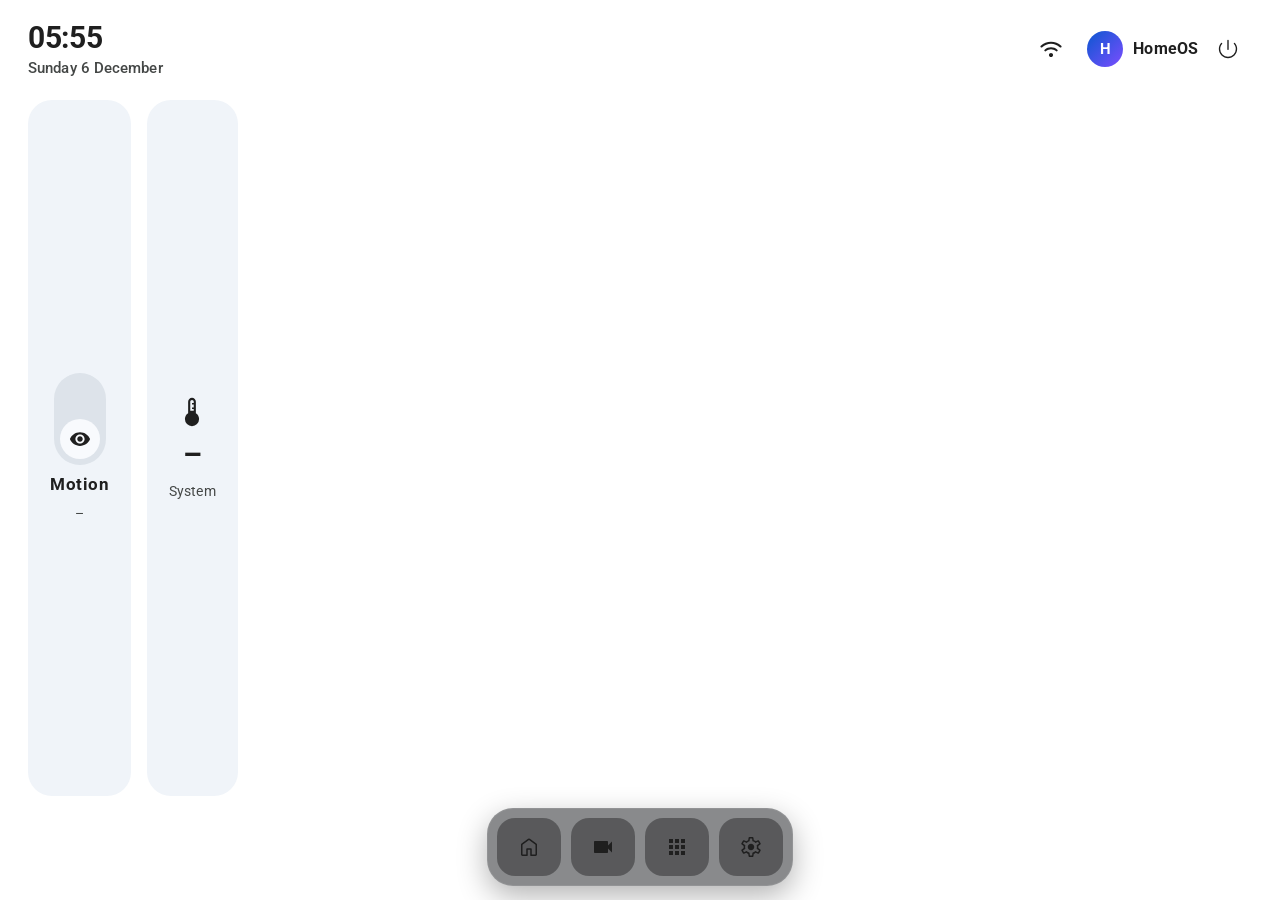
==== shell/ui/index.html @ e15bb49f "HomeOS 0.16.0 A touch-friendly home dashboard and shell for the Raspberry Pi: desktop on the Pi's sc" ====
<!doctype html>
<html lang="en" data-theme="__HOMEOS_THEME__">
<head>
<meta charset="utf-8">
<meta name="viewport" content="width=device-width, initial-scale=1, user-scalable=no">
<meta name="homeos-token" content="__HOMEOS_TOKEN__">
<meta name="homeos-mode" content="__HOMEOS_MODE__">
<title>HomeOS</title>
<link rel="icon" href="data:,">
<link rel="stylesheet" href="style.css">
</head>
<body>
<!-- Icons: Material Symbols (Rounded), Apache License 2.0 - see vendor/MATERIAL-SYMBOLS-LICENSE.txt -->
<svg width="0" height="0" style="position:absolute" aria-hidden="true">
  <symbol id="i-globe" viewBox="0 -960 960 960"><path d="M323-111.5Q250-143 196-197t-85-127.5Q80-398 80-482t31-156.5Q142-711 196-765t127-84.5Q396-880 480-880t157 30.5Q710-819 764-765t85 126.5Q880-566 880-482t-31 157.5Q818-251 764-197t-127 85.5Q564-80 480-80t-157-31.5ZM480-138q35-36 58.5-82.5T577-331H384q14 60 37.5 108t58.5 85Zm-85-12q-25-38-43-82t-30-99H172q38 71 88 111.5T395-150Zm171-1q72-23 129.5-69T788-331H639q-13 54-30.5 98T566-151ZM152-391h159q-3-27-3.5-48.5T307-482q0-25 1-44.5t4-43.5H152q-7 24-9.5 43t-2.5 45q0 26 2.5 46.5T152-391Zm221 0h215q4-31 5-50.5t1-40.5q0-20-1-38.5t-5-49.5H373q-4 31-5 49.5t-1 38.5q0 21 1 40.5t5 50.5Zm275 0h160q7-24 9.5-44.5T820-482q0-26-2.5-45t-9.5-43H649q3 35 4 53.5t1 34.5q0 22-1.5 41.5T648-391Zm-10-239h150q-33-69-90.5-115T565-810q25 37 42.5 80T638-630Zm-254 0h194q-11-53-37-102.5T480-820q-32 27-54 71t-42 119Zm-212 0h151q11-54 28-96.5t43-82.5q-75 19-131 64t-91 115Z"/></symbol>
  <symbol id="i-terminal" viewBox="0 -960 960 960"><path d="M140-160q-24 0-42-18t-18-42v-520q0-24 18-42t42-18h680q24 0 42 18t18 42v520q0 24-18 42t-42 18H140Zm0-60h680v-436H140v436Zm221-218-83-83q-9-9-8.5-21t9.5-21q9-9 21-9t21 9l104 104q9 9 9 21t-9 21L321-313q-9 9-21 9t-21-9q-9-9-9-21t9-21l82-83Zm159 150q-13 0-21.5-8.5T490-318q0-13 8.5-21.5T520-348h160q13 0 21.5 8.5T710-318q0 13-8.5 21.5T680-288H520Z"/></symbol>
  <symbol id="i-gear" viewBox="0 -960 960 960"><path d="M421-80q-14 0-25-9t-13-23l-15-94q-19-7-40-19t-37-25l-86 40q-14 6-28 1.5T155-226L97-330q-8-13-4.5-27t15.5-23l80-59q-2-9-2.5-20.5T185-480q0-9 .5-20.5T188-521l-80-59q-12-9-15.5-23t4.5-27l58-104q8-13 22-17.5t28 1.5l86 40q16-13 37-25t40-18l15-95q2-14 13-23t25-9h118q14 0 25 9t13 23l15 94q19 7 40.5 18.5T669-710l86-40q14-6 27.5-1.5T804-734l59 104q8 13 4.5 27.5T852-580l-80 57q2 10 2.5 21.5t.5 21.5q0 10-.5 21t-2.5 21l80 58q12 8 15.5 22.5T863-330l-58 104q-8 13-22 17.5t-28-1.5l-86-40q-16 13-36.5 25.5T592-206l-15 94q-2 14-13 23t-25 9H421Zm15-60h88l14-112q33-8 62.5-25t53.5-41l106 46 40-72-94-69q4-17 6.5-33.5T715-480q0-17-2-33.5t-7-33.5l94-69-40-72-106 46q-23-26-52-43.5T538-708l-14-112h-88l-14 112q-34 7-63.5 24T306-642l-106-46-40 72 94 69q-4 17-6.5 33.5T245-480q0 17 2.5 33.5T254-413l-94 69 40 72 106-46q24 24 53.5 41t62.5 25l14 112Zm44-210q54 0 92-38t38-92q0-54-38-92t-92-38q-54 0-92 38t-38 92q0 54 38 92t92 38Zm0-130Z"/></symbol>
  <symbol id="i-power" viewBox="0 -960 960 960"><path d="M480-80q-82 0-155-31.5t-127.5-86Q143-252 111.5-325T80-480q0-75 26-142t72-120q9-11 21-10.5t20 8.5q8 8 10.5 20t-8.5 24q-38 45-59.5 101T140-480q0 141 99.5 240.5T480-140q142 0 241-99.5T820-480q0-63-21-119t-59-101q-11-12-9-24t10-20q8-8 20-8.5t21 10.5q46 53 72 120t26 142q0 82-31.5 155T763-197.5q-54 54.5-127 86T480-80Zm-21.5-368.5Q450-457 450-470v-380q0-13 8.5-21.5T480-880q13 0 21.5 8.5T510-850v380q0 13-8.5 21.5T480-440q-13 0-21.5-8.5Z"/></symbol>
  <symbol id="i-wifi" viewBox="0 -960 960 960"><path d="M417-154q-27-27-27-63t27-63q27-27 63-27t63 27q27 27 27 63t-27 63q-27 27-63 27t-63-27Zm209-378.5Q694-505 757-451q14 12 15 30.5T759-388q-14 14-32 13t-33-13q-53-44-106.5-63T480-470q-54 0-107.5 19T266-388q-15 12-33 13t-32-13q-14-14-13-32.5t15-30.5q63-54 131-81.5T480-560q78 0 146 27.5Zm95.5-219Q835-703 926-622q14 13 15.5 31.5T929-558q-14 14-33.5 13.5T861-558q-83-70-178-111t-203-41q-108 0-203 41T99-558q-15 13-34 13.5T32-558q-14-14-13-32.5T34-622q91-81 204.5-129.5T480-800q128 0 241.5 48.5Z"/></symbol>
  <symbol id="i-temp" viewBox="0 -960 960 960"><path d="M338.5-138.5Q280-197 280-280q0-51 23-96t68-67v-328q0-45.42 32-77.21Q435-880 480-880t77 31.79q32 31.79 32 77.21v328q45 22 68 67t23 96q0 83-58.5 141.5T480-80q-83 0-141.5-58.5ZM431-515h98v-53h-49v-39h49v-87h-49v-38.5h49V-771q0-20.83-14.12-34.91-14.13-14.09-35-14.09Q459-820 445-805.91q-14 14.08-14 34.91v256Z"/></symbol>
  <symbol id="i-chip" viewBox="0 -960 960 960"><path d="M377-407v-145q0-12.75 8.63-21.38Q394.25-582 407-582h145q12.75 0 21.38 8.62Q582-564.75 582-552v145q0 12.75-8.62 21.37Q564.75-377 552-377H407q-12.75 0-21.37-8.63Q377-394.25 377-407Zm60-30h85v-85h-85v85Zm-77 287v-50H260q-24 0-42-18t-18-42v-100h-50q-12.75 0-21.37-8.68-8.63-8.67-8.63-21.5 0-12.82 8.63-21.32 8.62-8.5 21.37-8.5h50v-124h-50q-12.75 0-21.37-8.68-8.63-8.67-8.63-21.5 0-12.82 8.63-21.32 8.62-8.5 21.37-8.5h50v-100q0-24 18-42t42-18h100v-46q0-12.75 8.68-21.38 8.67-8.62 21.5-8.62 12.82 0 21.32 8.62 8.5 8.63 8.5 21.38v46h124v-46q0-12.75 8.68-21.38 8.67-8.62 21.5-8.62 12.82 0 21.32 8.62 8.5 8.63 8.5 21.38v46h100q24 0 42 18t18 42v100h46q12.75 0 21.38 8.68 8.62 8.67 8.62 21.5 0 12.82-8.62 21.32-8.63 8.5-21.38 8.5h-46v124h46q12.75 0 21.38 8.68 8.62 8.67 8.62 21.5 0 12.82-8.62 21.32-8.63 8.5-21.38 8.5h-46v100q0 24-18 42t-42 18H604v50q0 12.75-8.68 21.37-8.67 8.63-21.5 8.63-12.82 0-21.32-8.63-8.5-8.62-8.5-21.37v-50H420v50q0 12.75-8.68 21.37-8.67 8.63-21.5 8.63-12.82 0-21.32-8.63-8.5-8.62-8.5-21.37Zm344-110v-444H260v444h444ZM480-480Z"/></symbol>
  <symbol id="i-keyboard" viewBox="0 -960 960 960"><path d="M140-200q-24 0-42-18.5T80-260v-440q0-24 18-42t42-18h680q24 0 42 18t18 42v440q0 23-18 41.5T820-200H140Zm0-60h680v-440H140v440Zm190-65h300q12.75 0 21.38-8.68 8.62-8.67 8.62-21.5 0-12.82-8.62-21.32-8.63-8.5-21.38-8.5H330q-12.75 0-21.37 8.68-8.63 8.67-8.63 21.5 0 12.82 8.63 21.32 8.62 8.5 21.37 8.5Zm-190 65v-440 440Zm114.5-323.68q8.5-8.67 8.5-21.5 0-12.82-8.68-21.32-8.67-8.5-21.5-8.5-12.82 0-21.32 8.68-8.5 8.67-8.5 21.5 0 12.82 8.68 21.32 8.67 8.5 21.5 8.5 12.82 0 21.32-8.68Zm124 0q8.5-8.67 8.5-21.5 0-12.82-8.68-21.32-8.67-8.5-21.5-8.5-12.82 0-21.32 8.68-8.5 8.67-8.5 21.5 0 12.82 8.68 21.32 8.67 8.5 21.5 8.5 12.82 0 21.32-8.68Zm123 0q8.5-8.67 8.5-21.5 0-12.82-8.68-21.32-8.67-8.5-21.5-8.5-12.82 0-21.32 8.68-8.5 8.67-8.5 21.5 0 12.82 8.68 21.32 8.67 8.5 21.5 8.5 12.82 0 21.32-8.68Zm124 0q8.5-8.67 8.5-21.5 0-12.82-8.68-21.32-8.67-8.5-21.5-8.5-12.82 0-21.32 8.68-8.5 8.67-8.5 21.5 0 12.82 8.68 21.32 8.67 8.5 21.5 8.5 12.82 0 21.32-8.68Zm123 0q8.5-8.67 8.5-21.5 0-12.82-8.68-21.32-8.67-8.5-21.5-8.5-12.82 0-21.32 8.68-8.5 8.67-8.5 21.5 0 12.82 8.68 21.32 8.67 8.5 21.5 8.5 12.82 0 21.32-8.68Zm-494 125q8.5-8.67 8.5-21.5 0-12.82-8.68-21.32-8.67-8.5-21.5-8.5-12.82 0-21.32 8.68-8.5 8.67-8.5 21.5 0 12.82 8.68 21.32 8.67 8.5 21.5 8.5 12.82 0 21.32-8.68Zm124 0q8.5-8.67 8.5-21.5 0-12.82-8.68-21.32-8.67-8.5-21.5-8.5-12.82 0-21.32 8.68-8.5 8.67-8.5 21.5 0 12.82 8.68 21.32 8.67 8.5 21.5 8.5 12.82 0 21.32-8.68Zm123 0q8.5-8.67 8.5-21.5 0-12.82-8.68-21.32-8.67-8.5-21.5-8.5-12.82 0-21.32 8.68-8.5 8.67-8.5 21.5 0 12.82 8.68 21.32 8.67 8.5 21.5 8.5 12.82 0 21.32-8.68Zm124 0q8.5-8.67 8.5-21.5 0-12.82-8.68-21.32-8.67-8.5-21.5-8.5-12.82 0-21.32 8.68-8.5 8.67-8.5 21.5 0 12.82 8.68 21.32 8.67 8.5 21.5 8.5 12.82 0 21.32-8.68Zm123 0q8.5-8.67 8.5-21.5 0-12.82-8.68-21.32-8.67-8.5-21.5-8.5-12.82 0-21.32 8.68-8.5 8.67-8.5 21.5 0 12.82 8.68 21.32 8.67 8.5 21.5 8.5 12.82 0 21.32-8.68Z"/></symbol>
  <symbol id="i-plus" viewBox="0 -960 960 960"><path d="M450-450H230q-12.75 0-21.37-8.68-8.63-8.67-8.63-21.5 0-12.82 8.63-21.32 8.62-8.5 21.37-8.5h220v-220q0-12.75 8.68-21.38 8.67-8.62 21.5-8.62 12.82 0 21.32 8.62 8.5 8.63 8.5 21.38v220h220q12.75 0 21.38 8.68 8.62 8.67 8.62 21.5 0 12.82-8.62 21.32-8.63 8.5-21.38 8.5H510v220q0 12.75-8.68 21.37-8.67 8.63-21.5 8.63-12.82 0-21.32-8.63-8.5-8.62-8.5-21.37v-220Z"/></symbol>
  <symbol id="i-back" viewBox="0 -960 960 960"><path d="m274-450 227 227q9 9 9 21t-9 21q-9 9-21 9t-21-9L181-459q-5-5-7-10t-2-11q0-6 2-11t7-10l278-278q9-9 21-9t21 9q9 9 9 21t-9 21L274-510h496q13 0 21.5 8.5T800-480q0 13-8.5 21.5T770-450H274Z"/></symbol>
  <symbol id="i-close" viewBox="0 -960 960 960"><path d="M480-438 270-228q-9 9-21 9t-21-9q-9-9-9-21t9-21l210-210-210-210q-9-9-9-21t9-21q9-9 21-9t21 9l210 210 210-210q9-9 21-9t21 9q9 9 9 21t-9 21L522-480l210 210q9 9 9 21t-9 21q-9 9-21 9t-21-9L480-438Z"/></symbol>
  <symbol id="i-lock" viewBox="0 -960 960 960"><path d="M220-80q-24.75 0-42.37-17.63Q160-115.25 160-140v-434q0-24.75 17.63-42.38Q195.25-634 220-634h70v-96q0-78.85 55.61-134.42Q401.21-920 480.11-920q78.89 0 134.39 55.58Q670-808.85 670-730v96h70q24.75 0 42.38 17.62Q800-598.75 800-574v434q0 24.75-17.62 42.37Q764.75-80 740-80H220Zm0-60h520v-434H220v434Zm314.5-162.03Q557-324.06 557-355q0-30-22.67-54.5t-54.5-24.5q-31.83 0-54.33 24.5t-22.5 55q0 30.5 22.67 52.5t54.5 22q31.83 0 54.33-22.03ZM350-634h260v-96q0-54.17-37.88-92.08-37.88-37.92-92-37.92T388-822.08q-38 37.91-38 92.08v96ZM220-140v-434 434Z"/></symbol>
  <symbol id="i-arrow" viewBox="0 -960 960 960"><path d="M686-450H190q-13 0-21.5-8.5T160-480q0-13 8.5-21.5T190-510h496L459-737q-9-9-9-21t9-21q9-9 21-9t21 9l278 278q5 5 7 10t2 11q0 6-2 11t-7 10L501-181q-9 9-21 9t-21-9q-9-9-9-21t9-21l227-227Z"/></symbol>
  <symbol id="i-restart" viewBox="0 -960 960 960"><path d="M418-126q-111-21-184.5-109T160-439q0-71 30-134t85-107q8-6 19-5.5t19 8.5q10 10 9 23t-13 23q-42 35-65.5 85.5T220-439q0 94 58 163.5T425-186q11 2 18.5 11t7.5 20q0 14-10 22.5t-23 6.5Zm126 0q-13 2-23-6.5T511-155q0-11 7.5-20t18.5-11q90-20 147-89.5T741-439q0-109-75.5-184.5T481-699h-20l39 39q8 8 8 21t-8 21q-9 9-22 9t-21-9l-91-90q-5-5-7-10t-2-11q0-6 2-11t7-10l91-91q8-8 21-8t22 8q8 9 8 22t-8 21l-39 39h20q134 0 227 93.5T801-439q0 116-73 204T544-126Z"/></symbol>
  <symbol id="i-exit" viewBox="0 -960 960 960"><path d="M180-120q-24 0-42-18t-18-42v-600q0-24 18-42t42-18h269q12.75 0 21.38 8.68 8.62 8.67 8.62 21.5 0 12.82-8.62 21.32-8.63 8.5-21.38 8.5H180v600h269q12.75 0 21.38 8.68 8.62 8.67 8.62 21.5 0 12.82-8.62 21.32-8.63 8.5-21.38 8.5H180Zm545-330H390q-12.75 0-21.37-8.68-8.63-8.67-8.63-21.5 0-12.82 8.63-21.32 8.62-8.5 21.37-8.5h333l-81-81q-9-9-8.5-21t9.5-21q9-9 21.5-9t21.5 9l133 133q9 9 9 21t-9 21L687-326q-8.8 9-20.9 8.5-12.1-.5-21.49-9.5-8.61-9-8.61-21.5t9-21.5l80-80Z"/></symbol>
  <symbol id="i-home" viewBox="0 -960 960 960"><path d="M220-180h150v-220q0-12.75 8.63-21.38Q387.25-430 400-430h160q12.75 0 21.38 8.62Q590-412.75 590-400v220h150v-390L480-765 220-570v390Zm-60 0v-390q0-14.25 6.38-27 6.37-12.75 17.62-21l260-195q15.68-12 35.84-12Q500-825 516-813l260 195q11.25 8.25 17.63 21 6.37 12.75 6.37 27v390q0 24.75-17.62 42.37Q764.75-120 740-120H560q-12.75 0-21.37-8.63Q530-137.25 530-150v-220H430v220q0 12.75-8.62 21.37Q412.75-120 400-120H220q-24.75 0-42.37-17.63Q160-155.25 160-180Zm320-293Z"/></symbol>
  <symbol id="i-forward" viewBox="0 -960 960 960"><path d="M686-450H190q-13 0-21.5-8.5T160-480q0-13 8.5-21.5T190-510h496L459-737q-9-9-9-21t9-21q9-9 21-9t21 9l278 278q5 5 7 10t2 11q0 6-2 11t-7 10L501-181q-9 9-21 9t-21-9q-9-9-9-21t9-21l227-227Z"/></symbol>
  <symbol id="i-reload" viewBox="0 -960 960 960"><path d="M480-160q-133 0-226.5-93.5T160-480q0-133 93.5-226.5T480-800q85 0 149 34.5T740-671v-99q0-13 8.5-21.5T770-800q13 0 21.5 8.5T800-770v194q0 13-8.5 21.5T770-546H576q-13 0-21.5-8.5T546-576q0-13 8.5-21.5T576-606h138q-38-60-97-97t-137-37q-109 0-184.5 75.5T220-480q0 109 75.5 184.5T480-220q75 0 140-39.5T717-366q5-11 16.5-16.5t22.5-.5q12 5 16 16.5t-1 23.5q-39 84-117.5 133.5T480-160Z"/></symbol>
  <symbol id="i-search" viewBox="0 -960 960 960"><path d="M378-329q-108.16 0-183.08-75Q120-479 120-585t75-181q75-75 181.5-75t181 75Q632-691 632-584.85 632-542 618-502q-14 40-42 75l242 240q9 8.56 9 21.78T818-143q-9 9-22.22 9-13.22 0-21.78-9L533-384q-30 26-69.96 40.5Q423.08-329 378-329Zm-1-60q81.25 0 138.13-57.5Q572-504 572-585t-56.87-138.5Q458.25-781 377-781q-82.08 0-139.54 57.5Q180-666 180-585t57.46 138.5Q294.92-389 377-389Z"/></symbol>
  <symbol id="i-zoomin" viewBox="0 -960 960 960"><path d="M346-556h-52q-12.75 0-21.37-8.68-8.63-8.67-8.63-21.5 0-12.82 8.63-21.32 8.62-8.5 21.37-8.5h52v-51q0-12.75 8.68-21.38 8.67-8.62 21.5-8.62 12.82 0 21.32 8.62 8.5 8.63 8.5 21.38v51h51q12.75 0 21.38 8.68 8.62 8.67 8.62 21.5 0 12.82-8.62 21.32-8.63 8.5-21.38 8.5h-51v52q0 12.75-8.68 21.37-8.67 8.63-21.5 8.63-12.82 0-21.32-8.63-8.5-8.62-8.5-21.37v-52Zm32 227q-108.16 0-183.08-75Q120-479 120-585t75-181q75-75 181.5-75t181 75Q632-691 632-584.85 632-542 618-502q-14 40-42 75l242 240q9 8.56 9 21.78T818-143q-9 9-22.22 9-13.22 0-21.78-9L533-384q-30 26-69.96 40.5Q423.08-329 378-329Zm-1-60q81.25 0 138.13-57.5Q572-504 572-585t-56.87-138.5Q458.25-781 377-781q-82.08 0-139.54 57.5Q180-666 180-585t57.46 138.5Q294.92-389 377-389Z"/></symbol>
  <symbol id="i-zoomout" viewBox="0 -960 960 960"><path d="M305-556q-12.75 0-21.37-8.68-8.63-8.67-8.63-21.5 0-12.82 8.63-21.32 8.62-8.5 21.37-8.5h141q12.75 0 21.38 8.68 8.62 8.67 8.62 21.5 0 12.82-8.62 21.32-8.63 8.5-21.38 8.5H305Zm73 227q-108.16 0-183.08-75Q120-479 120-585t75-181q75-75 181.5-75t181 75Q632-691 632-584.85 632-542 618-502q-14 40-42 75l242 240q9 8.56 9 21.78T818-143q-9 9-22.22 9-13.22 0-21.78-9L533-384q-30 26-69.96 40.5Q423.08-329 378-329Zm-1-60q81.25 0 138.13-57.5Q572-504 572-585t-56.87-138.5Q458.25-781 377-781q-82.08 0-139.54 57.5Q180-666 180-585t57.46 138.5Q294.92-389 377-389Z"/></symbol>
  <symbol id="i-paste" viewBox="0 -960 960 960"><path d="M180-120q-26 0-43-17t-17-43v-600q0-26 17-43t43-17h202q7-35 34.5-57.5T480-920q36 0 63.5 22.5T578-840h202q26 0 43 17t17 43v600q0 26-17 43t-43 17H180Zm0-60h600v-600h-60v60q0 12.75-8.62 21.37Q702.75-690 690-690H270q-12.75 0-21.37-8.63Q240-707.25 240-720v-60h-60v600Zm328.5-611.5Q520-803 520-820t-11.5-28.5Q497-860 480-860t-28.5 11.5Q440-837 440-820t11.5 28.5Q463-780 480-780t28.5-11.5Z"/></symbol>
  <symbol id="i-radio" viewBox="0 0 24 24"><path d="M3.24 6.15C2.51 6.43 2 7.17 2 8v12c0 1.1.89 2 2 2h16c1.11 0 2-.9 2-2V8c0-1.11-.89-2-2-2H8.3l8.26-3.34L15.88 1 3.24 6.15zM7 20c-1.66 0-3-1.34-3-3s1.34-3 3-3 3 1.34 3 3-1.34 3-3 3zm13-8h-2v-2h-2v2H4V8h16v4z"/></symbol>
  <symbol id="i-camera" viewBox="0 0 24 24"><path d="M17 10.5V7c0-.55-.45-1-1-1H4c-.55 0-1 .45-1 1v10c0 .55.45 1 1 1h12c.55 0 1-.45 1-1v-3.5l4 4v-11l-4 4z"/></symbol>
  <symbol id="i-newtab" viewBox="0 0 24 24"><path d="M19 19H5V5h7V3H5a2 2 0 0 0-2 2v14a2 2 0 0 0 2 2h14a2 2 0 0 0 2-2v-7h-2v7zM14 3v2h3.59l-9.83 9.83 1.41 1.41L19 6.41V10h2V3h-7z"/></symbol>
  <symbol id="i-monitor" viewBox="0 0 24 24"><path d="M3.5 18.49l6-6.01 4 4L22 6.92l-1.41-1.41-7.09 7.97-4-4L2 16.99z"/></symbol>
  <symbol id="i-play" viewBox="0 0 24 24"><path d="M8 5v14l11-7z"/></symbol>
  <symbol id="i-pause" viewBox="0 0 24 24"><path d="M6 19h4V5H6v14zm8-14v14h4V5h-4z"/></symbol>
  <symbol id="i-display" viewBox="0 0 24 24"><path d="M20 15.31L23.31 12 20 8.69V4h-4.69L12 .69 8.69 4H4v4.69L.69 12 4 15.31V20h4.69L12 23.31 15.31 20H20v-4.69zM12 18V6c3.31 0 6 2.69 6 6s-2.69 6-6 6z"/></symbol>
  <symbol id="i-sound" viewBox="0 0 24 24"><path d="M3 9v6h4l5 5V4L7 9H3zm13.5 3c0-1.77-1.02-3.29-2.5-4.03v8.05c1.48-.73 2.5-2.25 2.5-4.02zM14 3.23v2.06c2.89.86 5 3.54 5 6.71s-2.11 5.85-5 6.71v2.06c4.01-.91 7-4.49 7-8.77s-2.99-7.86-7-8.77z"/></symbol>
  <symbol id="i-apps" viewBox="0 0 24 24"><path d="M4 8h4V4H4v4zm6 12h4v-4h-4v4zm-6 0h4v-4H4v4zm0-6h4v-4H4v4zm6 0h4v-4h-4v4zm6-10v4h4V4h-4zm-6 4h4V4h-4v4zm6 6h4v-4h-4v4zm0 6h4v-4h-4v4z"/></symbol>
  <symbol id="i-info" viewBox="0 0 24 24"><path d="M12 2C6.48 2 2 6.48 2 12s4.48 10 10 10 10-4.48 10-10S17.52 2 12 2zm1 15h-2v-6h2v6zm0-8h-2V7h2v2z"/></symbol>
  <symbol id="i-more" viewBox="0 0 24 24"><path d="M16.59 8.59L12 13.17 7.41 8.59 6 10l6 6 6-6z"/></symbol>
  <symbol id="i-bulb" viewBox="0 0 24 24"><path d="M9 21c0 .55.45 1 1 1h4c.55 0 1-.45 1-1v-1H9v1zm3-19C8.14 2 5 5.14 5 9c0 2.38 1.19 4.47 3 5.74V17c0 .55.45 1 1 1h6c.55 0 1-.45 1-1v-2.26c1.81-1.27 3-3.36 3-5.74 0-3.86-3.14-7-7-7z"/></symbol>
  <symbol id="i-photo" viewBox="0 0 24 24"><path d="M9 2L7.17 4H4c-1.1 0-2 .9-2 2v12c0 1.1.9 2 2 2h16c1.1 0 2-.9 2-2V6c0-1.1-.9-2-2-2h-3.17L15 2H9zm3 15c-2.76 0-5-2.24-5-5s2.24-5 5-5 5 2.24 5 5-2.24 5-5 5z"/><circle cx="12" cy="12" r="3.2"/></symbol>
  <symbol id="i-record" viewBox="0 0 24 24"><path d="M12 2a10 10 0 1 0 0 20 10 10 0 0 0 0-20zm0 18a8 8 0 1 1 0-16 8 8 0 0 1 0 16z"/><circle cx="12" cy="12" r="5"/></symbol>
  <symbol id="i-detect" viewBox="0 0 24 24"><path d="M3 5v4h2V5h4V3H5c-1.1 0-2 .9-2 2zm2 10H3v4c0 1.1.9 2 2 2h4v-2H5v-4zm14 4h-4v2h4c1.1 0 2-.9 2-2v-4h-2v4zm0-16h-4v2h4v4h2V5c0-1.1-.9-2-2-2z"/><circle cx="12" cy="9.5" r="2.2"/><path d="M8 16c0-2 2.7-3 4-3s4 1 4 3v.5H8V16z"/></symbol>
  <symbol id="i-full" viewBox="0 0 24 24"><path d="M7 14H5v5h5v-2H7v-3zm-2-4h2V7h3V5H5v5zm12 7h-3v2h5v-5h-2v3zM14 5v2h3v3h2V5h-5z"/></symbol>
  <symbol id="i-eye" viewBox="0 0 24 24"><path d="M12 4.5C7 4.5 2.73 7.61 1 12c1.73 4.39 6 7.5 11 7.5s9.27-3.11 11-7.5c-1.73-4.39-6-7.5-11-7.5zM12 17c-2.76 0-5-2.24-5-5s2.24-5 5-5 5 2.24 5 5-2.24 5-5 5zm0-8c-1.66 0-3 1.34-3 3s1.34 3 3 3 3-1.34 3-3-1.34-3-3-3z"/></symbol>
  <symbol id="i-bt" viewBox="0 0 24 24"><path d="M17.71 7.71L12 2h-1v7.59L6.41 5 5 6.41 10.59 12 5 17.59 6.41 19 11 14.41V22h1l5.71-5.71-4.3-4.29 4.3-4.29zM13 5.83l1.88 1.88L13 9.59V5.83zm1.88 10.46L13 18.17v-3.76l1.88 1.88z"/></symbol>
  <symbol id="i-battery" viewBox="0 0 24 24"><path d="M15.67 4H14V2h-4v2H8.33C7.6 4 7 4.6 7 5.33v15.33C7 21.4 7.6 22 8.33 22h7.33c.74 0 1.34-.6 1.34-1.33V5.33C17 4.6 16.4 4 15.67 4zM15 20H9V6h6v14z"/></symbol>
  <symbol id="i-folder" viewBox="0 0 24 24"><path d="M10 4H4c-1.1 0-1.99.9-1.99 2L2 18c0 1.1.9 2 2 2h16c1.1 0 2-.9 2-2V8c0-1.1-.9-2-2-2h-8l-2-2z"/></symbol>
  <symbol id="i-file" viewBox="0 0 24 24"><path d="M14 2H6c-1.1 0-1.99.9-1.99 2L4 20c0 1.1.89 2 1.99 2H18c1.1 0 2-.9 2-2V8l-6-6zm-1 7V3.5L18.5 9H13z"/></symbol>
  <symbol id="i-image" viewBox="0 0 24 24"><path d="M21 19V5c0-1.1-.9-2-2-2H5c-1.1 0-2 .9-2 2v14c0 1.1.9 2 2 2h14c1.1 0 2-.9 2-2zM8.5 13.5l2.5 3.01L14.5 12l4.5 6H5l3.5-4.5z"/></symbol>
  <symbol id="i-video" viewBox="0 0 24 24"><path d="M18 4l2 4h-3l-2-4h-2l2 4h-3l-2-4H8l2 4H7L5 4H4c-1.1 0-1.99.9-1.99 2L2 18c0 1.1.9 2 2 2h16c1.1 0 2-.9 2-2V4h-4z"/></symbol>
  <symbol id="i-audio" viewBox="0 0 24 24"><path d="M12 3v10.55c-.59-.34-1.27-.55-2-.55-2.21 0-4 1.79-4 4s1.79 4 4 4 4-1.79 4-4V7h4V3h-6z"/></symbol>
  <symbol id="i-text" viewBox="0 0 24 24"><path d="M14 2H6c-1.1 0-1.99.9-1.99 2L4 20c0 1.1.89 2 1.99 2H18c1.1 0 2-.9 2-2V8l-6-6zm2 16H8v-2h8v2zm0-4H8v-2h8v2zm-3-5V3.5L18.5 9H13z"/></symbol>
  <symbol id="i-archive" viewBox="0 0 24 24"><path d="M20.54 5.23l-1.39-1.68C18.88 3.21 18.47 3 18 3H6c-.47 0-.88.21-1.16.55L3.46 5.23C3.17 5.57 3 6.02 3 6.5V19c0 1.1.9 2 2 2h14c1.1 0 2-.9 2-2V6.5c0-.48-.17-.93-.46-1.27zM12 17.5L6.5 12H10v-2h4v2h3.5L12 17.5zM5.12 5l.81-1h12l.94 1H5.12z"/></symbol>
  <symbol id="i-upload" viewBox="0 0 24 24"><path d="M5 20h14v-2H5v2zm0-10h4v6h6v-6h4l-7-7-7 7z"/></symbol>
  <symbol id="i-newfolder" viewBox="0 0 24 24"><path d="M20 6h-8l-2-2H4c-1.11 0-1.99.89-1.99 2L2 18c0 1.11.89 2 2 2h16c1.11 0 2-.89 2-2V8c0-1.11-.89-2-2-2zm-1 8h-3v3h-2v-3h-3v-2h3V9h2v3h3v2z"/></symbol>
  <symbol id="i-eyeoff" viewBox="0 0 24 24"><path d="M12 7c2.76 0 5 2.24 5 5 0 .65-.13 1.26-.36 1.83l2.92 2.92c1.51-1.26 2.7-2.89 3.43-4.75-1.73-4.39-6-7.5-11-7.5-1.4 0-2.74.25-3.98.7l2.16 2.16C10.74 7.13 11.35 7 12 7zM2 4.27l2.28 2.28.46.46A11.8 11.8 0 0 0 1 12c1.73 4.39 6 7.5 11 7.5 1.55 0 3.03-.3 4.38-.84l.42.42L19.73 22 21 20.73 3.27 3 2 4.27zM7.53 9.8l1.55 1.55c-.05.21-.08.43-.08.65 0 1.66 1.34 3 3 3 .22 0 .44-.03.65-.08l1.55 1.55c-.67.33-1.41.53-2.2.53-2.76 0-5-2.24-5-5 0-.79.2-1.53.53-2.2z"/></symbol>
  <symbol id="i-printer" viewBox="0 0 24 24"><path d="M19 8H5c-1.66 0-3 1.34-3 3v6h4v4h12v-4h4v-6c0-1.66-1.34-3-3-3zm-3 11H8v-5h8v5zm3-7c-.55 0-1-.45-1-1s.45-1 1-1 1 .45 1 1-.45 1-1 1zm-1-9H6v4h12V3z"/></symbol>
  <symbol id="i-pause" viewBox="0 0 24 24"><path d="M6 19h4V5H6v14zm8-14v14h4V5h-4z"/></symbol>
  <symbol id="i-stop" viewBox="0 0 24 24"><path d="M6 6h12v12H6z"/></symbol>
  <symbol id="i-check" viewBox="0 -960 960 960"><path d="m378-332 363-363q9-9 21.5-9t21.5 9q9 9 9 21.5t-9 21.5L399-267q-9 9-21 9t-21-9L175-449q-9-9-8.5-21.5T176-492q9-9 21.5-9t21.5 9l159 160Z"/></symbol>
</svg>

<header class="status">
  <div class="when">
    <div class="clock" id="clock">00:00</div>
    <div class="date" id="date">&nbsp;</div>
  </div>
  <div class="chips">
    <span class="chip icon-only" id="chip-bt" hidden title="Bluetooth is on"><svg viewBox="0 0 24 24"><use href="#i-bt"/></svg></span>
    <span class="chip icon-only" id="chip-net" title="Network"><svg viewBox="0 0 24 24"><use href="#i-wifi"/></svg><span id="net" class="sr">–</span></span>
    <span class="chip" id="chip-battery" hidden><svg viewBox="0 0 24 24"><use href="#i-battery"/></svg><span id="battery">–</span></span>
    <span class="chip" id="chip-temp" hidden><svg viewBox="0 0 24 24"><use href="#i-temp"/></svg><span id="temp">–</span></span>
    <span class="chip" id="chip-mem" hidden><svg viewBox="0 0 24 24"><use href="#i-chip"/></svg><span id="mem">–</span></span>
    <button class="chip icon" id="btn-kbd" aria-label="On-screen keyboard" hidden><svg viewBox="0 0 24 24"><use href="#i-keyboard"/></svg></button>
    <span class="device" id="device"><span class="avatar" id="device-avatar">H</span><span class="device-name" id="device-name">HomeOS</span><span id="preview" class="pill" hidden>Preview</span><span id="remote" class="pill" hidden>Remote</span></span>
    <button class="chip icon" id="btn-power" aria-label="Power"><svg viewBox="0 0 24 24"><use href="#i-power"/></svg></button>
  </div>
</header>

<main id="home" class="dash">
  <div class="dash-grid" id="dash-grid">
    <button class="dcard d-cam" id="w-camera" hidden aria-label="Open the camera">
      <img id="w-camera-img" alt="">
      <span class="d-badge" id="d-cam-live">Camera</span>
      <span class="d-panel"><b id="w-camera-big">Live</b><span id="w-camera-text">Camera</span></span>
    </button>
    <article class="dcard d-weather" id="w-weather" hidden>
      <img class="d-orb" id="w-orb" src="orb.webp" alt="" decoding="async" hidden>
      <div class="w-head"><span class="w-big" id="w-weather-temp">–</span><span class="w-icon" id="w-weather-icon"></span></div>
      <div class="d-weather-foot">
        <div><p class="w-line" id="w-weather-text"></p><p class="w-sub" id="w-weather-sub"></p></div>
        <div class="w-days" id="w-weather-days"></div>
      </div>
    </article>
    <article class="dcard d-radio" id="w-radio" hidden>
      <div class="d-radio-top">
        <span class="d-cover"><svg viewBox="0 0 24 24" aria-hidden="true"><use href="#i-radio"/></svg></span>
        <div class="d-radio-text">
          <p class="w-line" id="w-radio-title">–</p>
          <p class="w-sub"><span id="w-radio-sub">Radio</span> <span class="eq" aria-hidden="true"><i></i><i></i><i></i><i></i></span></p>
        </div>
      </div>
      <div class="d-radio-bar"><b></b></div>
      <div class="d-radio-ctl">
        <button class="d-ctl" id="w-radio-open" aria-label="Open Radio"><svg viewBox="0 0 24 24"><use href="#i-apps"/></svg></button>
        <button class="d-play" id="w-radio-play" aria-label="Play">Play</button>
        <button class="d-ctl" id="w-radio-skip" aria-label="Next track"><svg viewBox="0 0 24 24"><path d="M6 18l8.5-6L6 6v12zM16 6v12h2V6h-2z"/></svg></button>
      </div>
    </article>
    <button class="dcard d-tile d-motion" id="d-motion" aria-pressed="false">
      <span class="d-glow"><span class="d-knob"><svg viewBox="0 0 24 24"><use href="#i-eye"/></svg></span></span>
      <b>Motion</b><span class="w-sub" id="d-motion-text">–</span>
    </button>
    <button class="dcard d-site" id="w-site" hidden aria-label="Open the featured site">
      <span class="d-site-mark" aria-hidden="true">H</span>
      <svg class="d-site-go" viewBox="0 0 24 24" aria-hidden="true"><use href="#i-newtab"/></svg>
      <span class="d-site-text"><b id="w-site-name">Featured site</b><span class="w-sub" id="w-site-host"></span></span>
    </button>
    <button class="dcard d-map" id="w-map" hidden aria-label="Open the map">
      <span class="d-map-tiles" id="w-map-tiles"></span>
      <span class="d-map-pin" aria-hidden="true"></span>
      <span class="d-map-msg" id="w-map-msg" hidden>Choose your town in Settings to see the map.</span>
      <span class="d-map-credit">© OpenStreetMap</span>
    </button>
    <button class="dcard d-update" id="w-update" hidden aria-label="Check for updates">
      <svg viewBox="0 0 24 24" aria-hidden="true"><use href="#i-restart"/></svg>
      <span class="d-update-text" id="w-update-text">Update</span>
      <i class="d-update-dot" id="w-update-dot" hidden></i>
    </button>
    <button class="dcard d-printer" id="w-printer" hidden aria-label="Open the printer">
      <span class="d-ring" id="w-printer-ring" style="--p: 0"><b id="w-printer-pct">–</b></span>
      <span class="d-printer-text">
        <span class="d-printer-state" id="w-printer-state">Printer</span>
        <b id="w-printer-file">Bambu Lab printer</b>
        <span class="w-sub" id="w-printer-sub">Tap to set it up</span>
        <span class="d-printer-temps" id="w-printer-temps" hidden>
          <span><i>Nozzle</i><b id="w-printer-noz">–</b></span>
          <span><i>Bed</i><b id="w-printer-bed">–</b></span>
        </span>
      </span>
    </button>
    <button class="dcard d-tile d-system" id="d-system">
      <svg viewBox="0 0 24 24" aria-hidden="true"><use href="#i-temp"/></svg>
      <b id="d-system-temp">–</b><span class="w-sub" id="d-system-text">System</span>
    </button>
  </div>
</main>

<!-- The dock: always at the bottom, like the buttons of a car's screen. -->
<nav class="dock" id="dock" aria-label="Main">
  <button class="dock-btn" data-dock="home" aria-label="Home"><svg viewBox="0 0 24 24"><use href="#i-home"/></svg></button>
  <button class="dock-btn" data-dock="camera" aria-label="Camera"><svg viewBox="0 0 24 24"><use href="#i-camera"/></svg></button>
  <button class="dock-btn" data-dock="apps" aria-label="Apps"><svg viewBox="0 0 24 24"><use href="#i-apps"/></svg></button>
  <button class="dock-btn" data-dock="settings" aria-label="Settings"><svg viewBox="0 0 24 24"><use href="#i-gear"/></svg></button>
</nav>

<!-- Menu (Apps in the dock): search, apps and sites. -->
<section class="panel" id="menu" hidden aria-label="Menu">
  <header class="panel-head">
    <button class="round" id="menu-back" aria-label="Back to the start screen"><svg viewBox="0 0 24 24"><use href="#i-back"/></svg></button>
    <h1>Apps</h1>
    <button id="done" class="chip solid" hidden>Done</button>
  </header>
  <div class="menu-body">
    <form class="search" id="search">
      <svg viewBox="0 0 24 24" aria-hidden="true"><use href="#i-search"/></svg>
      <input id="q" type="text" inputmode="url" enterkeyhint="go" autocomplete="off" autocapitalize="off" spellcheck="false" placeholder="Search or enter address" aria-label="Search or enter address">
      <button type="submit" aria-label="Go"><svg viewBox="0 0 24 24"><use href="#i-arrow"/></svg></button>
    </form>
    <section class="tiles" id="tiles" aria-label="Apps"></section>
    <p class="hint" id="hint">Press and hold a site to edit this list.</p>
  </div>
</section>

<!-- Built-in apps -->
<section class="panel" id="app-camera" hidden aria-label="Camera">
  <header class="panel-head">
    <button class="round" id="camera-back" aria-label="Back"><svg viewBox="0 0 24 24"><use href="#i-back"/></svg></button>
    <h1>Camera</h1>
  </header>
  <div class="cam-app" id="cam-app">
    <div class="cam-stage" id="cam-stage">
      <img id="cam-img" alt="Live picture from the camera">
      <span class="cam-chip" id="cam-chip" hidden></span>
      <button class="round cam-exit" id="cam-exit" aria-label="Leave full screen"><svg viewBox="0 0 24 24" aria-hidden="true"><use href="#i-close"/></svg></button>
      <div class="app-msg" id="cam-msg" hidden>
        <p id="cam-text"></p>
        <button class="btn" id="cam-retry">Try again</button>
      </div>
    </div>
    <div class="cam-side">
      <div class="cam-actions">
        <button class="cam-act" id="det-view" aria-pressed="false" hidden><svg viewBox="0 0 24 24" aria-hidden="true"><use href="#i-detect"/></svg><span>Boxes</span></button>
        <button class="cam-act" id="cam-full"><svg viewBox="0 0 24 24" aria-hidden="true"><use href="#i-full"/></svg><span>Full screen</span></button>
        <button class="cam-act" id="cam-light" data-cam="led" aria-pressed="false" hidden><svg viewBox="0 0 24 24" aria-hidden="true"><use href="#i-bulb"/></svg><span>Light</span></button>
        <button class="cam-act" id="det-power" aria-pressed="false"><svg viewBox="0 0 24 24" aria-hidden="true"><use href="#i-eye"/></svg><span>Motion</span></button>
        <a class="cam-act" id="cam-photo" download="camera.jpg" hidden><svg viewBox="0 0 24 24" aria-hidden="true"><use href="#i-photo"/></svg><span>Photo</span></a>
        <button class="cam-act" id="det-record" hidden><svg viewBox="0 0 24 24" aria-hidden="true"><use href="#i-record"/></svg><span>Record</span></button>
      </div>
      <div class="segmented" id="cam-tabs"></div>
      <div class="cam-pane" id="pane-events">
        <p class="sub" id="det-state">–</p>
        <ul class="list plain" id="det-events"></ul>
      </div>
      <div class="cam-pane" id="pane-clips" hidden>
        <ul class="list" id="det-clips"></ul>
      </div>
      <div class="cam-pane" id="pane-picture" hidden>
        <p class="sub" id="cam-controls-off" hidden>The camera's settings cannot be reached right now.</p>
        <div id="cam-controls" hidden>
          <div class="row">
            <button class="btn ghost toggle" data-cam="vflip" aria-pressed="false">Flip</button>
            <button class="btn ghost toggle" data-cam="hmirror" aria-pressed="false">Mirror</button>
          </div>
          <p class="label">Picture size</p>
          <div class="segmented" id="cam-size"></div>
      <label class="slider"><span>Brightness</span><input type="range" data-cam="brightness" min="-2" max="2" step="1" value="0"><output>0</output></label>
      <label class="slider"><span>Contrast</span><input type="range" data-cam="contrast" min="-2" max="2" step="1" value="0"><output>0</output></label>
      <label class="slider"><span>Frames / s</span><input type="range" data-cam="fps" min="1" max="30" step="1" value="15"><output>15</output></label>
        </div>
      </div>
    </div>
  </div>
</section>

<section class="panel" id="app-files" hidden aria-label="Files">
  <header class="panel-head">
    <button class="round" id="files-back" aria-label="Back"><svg viewBox="0 0 24 24"><use href="#i-back"/></svg></button>
    <h1 id="files-title">Files</h1>
    <span class="head-gap"></span>
    <button class="round" id="files-hidden" aria-pressed="false" aria-label="Show hidden files" title="Show hidden files"><svg viewBox="0 0 24 24"><use href="#i-eyeoff"/></svg></button>
    <button class="round" id="files-mkdir" aria-label="New folder" title="New folder"><svg viewBox="0 0 24 24"><use href="#i-newfolder"/></svg></button>
    <button class="round accent" id="files-upload" aria-label="Upload files" title="Upload files"><svg viewBox="0 0 24 24"><use href="#i-upload"/></svg></button>
    <input type="file" id="files-input" multiple hidden>
  </header>
  <nav class="crumbs" id="files-crumbs" aria-label="Folder path"></nav>
  <div class="files-body">
    <div class="files-progress" id="files-progress" hidden><span class="loader"></span><span id="files-progress-text"></span></div>
    <ul class="list files" id="files-list"></ul>
    <p class="sub files-empty" id="files-empty" hidden>This folder is empty.</p>
    <p class="sub files-foot" id="files-foot"></p>
  </div>
</section>

<section class="sheet" id="sheet-file" hidden aria-label="File">
  <h2 id="file-title">File</h2>
  <p class="sub" id="file-meta"></p>
  <div class="file-preview" id="file-preview"></div>
  <div class="row file-acts">
    <button class="btn ghost danger" id="file-delete">Delete</button>
    <a class="btn" id="file-download" download>Download</a>
    <button class="btn ghost" id="file-rename">Rename</button>
  </div>
  <button class="btn ghost wide" data-close>Close</button>
</section>

<section class="sheet" id="sheet-name" hidden aria-label="Name">
  <h2 id="name-title">Name</h2>
  <form id="name-form">
    <label class="field"><span>Name</span><input type="text" id="name-input" maxlength="255" autocomplete="off" autocapitalize="off" spellcheck="false" required></label>
    <div class="row end">
      <button class="btn ghost" type="button" data-close>Cancel</button>
      <button class="btn" type="submit" id="name-ok">Save</button>
    </div>
  </form>
</section>

<section class="panel" id="app-printer" hidden aria-label="Printer">
  <header class="panel-head">
    <button class="round" id="printer-back" aria-label="Back"><svg viewBox="0 0 24 24"><use href="#i-back"/></svg></button>
    <h1>Printer</h1>
  </header>
  <div class="app-body pr-body">
    <div class="pr-setup card" id="pr-setup" hidden>
      <h2>Connect your Bambu Lab printer</h2>
      <p class="sub">On the printer open Settings → WLAN (or LAN Only) and copy the IP and the Access Code.</p>
      <form class="pr-form" id="pr-form-app">
        <label class="field"><span>IP address</span><input type="text" name="host" inputmode="url" autocapitalize="off" spellcheck="false" placeholder="192.168.1.50" autocomplete="off"></label>
        <label class="field"><span>Access code</span><input type="text" name="code" autocomplete="off" autocapitalize="off" autocorrect="off" spellcheck="false" placeholder="8 letters and digits"></label>
        <label class="field"><span>Serial number <span class="muted">(optional, found by itself)</span></span><input type="text" name="serial" autocomplete="off" autocapitalize="characters"></label>
        <div class="row end"><button class="btn" type="submit">Connect</button></div>
      </form>
        <p class="pr-live" data-live="pr-form-app" hidden></p>
        <ul class="pr-steps" data-steps="pr-form-app" hidden></ul>
    </div>
    <div class="pr-main" id="pr-main" hidden>
      <div class="pr-left">
      <div class="pr-cam" id="pr-cam">
        <img id="pr-cam-img" alt="The printer's camera">
        <p class="pr-cam-msg" id="pr-cam-msg">Connecting to the printer's camera…</p>
        <span class="d-badge" id="pr-state-badge">–</span>
      </div>
      <article class="card pr-model" id="pr-model" hidden>
        <div class="pr-model-pic"><img id="pr-model-img" alt="The model being printed" hidden><span id="pr-model-msg">Loading the model…</span></div>
        <div class="pr-model-text">
          <p class="label">Model</p>
          <p class="pr-model-name" id="pr-model-name">–</p>
          <p class="sub" id="pr-model-sub"></p>
        </div>
      </article>
      </div>
      <div class="pr-side">
        <article class="card pr-job">
          <p class="label" id="pr-file-label">Print</p>
          <p class="pr-file" id="pr-file">–</p>
          <div class="pr-progress"><b id="pr-bar"></b></div>
          <div class="pr-nums"><span id="pr-pct">–</span><span id="pr-layer">–</span><span id="pr-left">–</span></div>
          <div class="row pr-ctl">
            <button class="btn" id="pr-pause">Pause</button>
            <button class="btn ghost danger" id="pr-stop">Stop</button>
            <button class="btn ghost toggle" id="pr-light" aria-pressed="false">Light</button>
          </div>
          <p class="label">Speed</p>
          <div class="segmented" id="pr-speed"></div>
          <p class="sub pr-note" id="pr-note"></p>
        </article>
        <article class="card pr-temps">
          <div><span class="label">Nozzle</span><b id="pr-nozzle">–</b><span class="sub" id="pr-nozzle-t"></span></div>
          <div><span class="label">Bed</span><b id="pr-bed">–</b><span class="sub" id="pr-bed-t"></span></div>
          <div><span class="label">Chamber</span><b id="pr-chamber">–</b><span class="sub">&nbsp;</span></div>
          <div><span class="label">Fan</span><b id="pr-fan">–</b><span class="sub">&nbsp;</span></div>
        </article>
      </div>
    </div>
  </div>
</section>

<section class="panel" id="app-monitor" hidden aria-label="Monitor">
  <header class="panel-head">
    <button class="round" id="monitor-back" aria-label="Back"><svg viewBox="0 0 24 24"><use href="#i-back"/></svg></button>
    <h1>Monitor</h1>
  </header>
  <div class="cards">
    <article class="card wide">
      <div class="mon-opts">
        <div><p class="label">Show the last</p><div class="segmented" id="mon-range"></div></div>
        <div><p class="label">Refresh every</p><div class="segmented" id="mon-rate"></div></div>
      </div>
    </article>
    <article class="card"><div class="mon-head"><h2>Memory</h2><span class="mon-now" id="mon-mem-now">–</span></div><p class="sub" id="mon-mem-sub">&nbsp;</p><svg class="chart" id="mon-mem" viewBox="0 0 600 200" role="img" aria-label="Memory use history"></svg></article>
    <article class="card"><div class="mon-head"><h2>Processor</h2><span class="mon-now" id="mon-cpu-now">–</span></div><p class="sub" id="mon-cpu-sub">&nbsp;</p><svg class="chart" id="mon-cpu" viewBox="0 0 600 200" role="img" aria-label="Processor load history"></svg></article>
    <article class="card">
      <div class="mon-head"><h2>Storage</h2><span class="mon-now" id="mon-disk-now">–</span></div>
      <div class="meter"><b id="mon-disk-bar"></b></div>
      <p class="sub" id="mon-disk-sub">&nbsp;</p>
      <h2 class="gap">Services</h2>
      <dl class="about" id="mon-services"></dl>
    </article>
    <article class="card"><div class="mon-head"><h2>Temperature</h2><span class="mon-now" id="mon-temp-now">–</span></div><p class="sub" id="mon-temp-sub">&nbsp;</p><svg class="chart" id="mon-temp" viewBox="0 0 600 200" role="img" aria-label="Temperature history"></svg></article>
  </div>
</section>

<section class="panel" id="app-radio" hidden aria-label="Radio">
  <header class="panel-head">
    <button class="round" id="radio-back" aria-label="Back"><svg viewBox="0 0 24 24"><use href="#i-back"/></svg></button>
    <h1>Radio</h1>
  </header>
  <div class="app-body">
    <article class="card radio-card">
      <p class="label">Now playing <span class="eq" aria-hidden="true"><i></i><i></i><i></i><i></i></span></p>
      <p class="radio-title" id="radio-title">–</p>
      <p class="sub" id="radio-sub">&nbsp;</p>
      <div class="row">
        <button class="btn" id="radio-play">Play</button>
        <button class="btn ghost" id="radio-skip">Next track</button>
      </div>
    </article>
    <audio id="radio-audio" preload="none"></audio>
  </div>
</section>

<!-- Built-in browser of the web version: pages open here, inside the home screen -->
<section class="panel" id="webview" hidden aria-label="Browser">
  <header class="panel-head wv-bar">
    <button class="round accent" id="wv-home" aria-label="Close the browser"><svg viewBox="0 0 24 24"><use href="#i-home"/></svg></button>
    <button class="round" id="wv-back" aria-label="Back"><svg viewBox="0 0 24 24"><use href="#i-back"/></svg></button>
    <button class="round wv-wide" id="wv-reload" aria-label="Reload"><svg viewBox="0 0 24 24"><use href="#i-reload"/></svg></button>
    <form id="wv-form"><input type="text" id="wv-url" inputmode="url" enterkeyhint="go" autocomplete="off" autocapitalize="off" spellcheck="false" placeholder="Search or enter address" aria-label="Search or enter address"></form>
    <button class="round" id="wv-kbd" aria-label="Keyboard" hidden><svg viewBox="0 0 24 24"><use href="#i-keyboard"/></svg></button>
    <button class="round wv-wide" id="wv-mode" aria-pressed="false" aria-label="Open with the Pi browser" title="Open with the Pi browser"><svg viewBox="0 0 24 24"><use href="#i-chip"/></svg></button>
    <a class="round wv-wide" id="wv-ext" target="_blank" rel="noopener noreferrer" aria-label="Open in a new tab"><svg viewBox="0 0 24 24"><use href="#i-newtab"/></svg></a>
  </header>
  <div class="gprog wv-prog" id="wv-prog"><b></b></div>
  <p class="wv-note" id="wv-note" hidden>Shown directly. If the page stays blank, tap the chip button above to open it with the Pi browser.</p>
  <iframe id="wv-frame" title="Page" referrerpolicy="no-referrer" allow="autoplay; fullscreen; picture-in-picture" allowfullscreen></iframe>
  <div class="rb" id="rb" hidden>
    <img id="rb-img" alt="The page, as the Pi browser shows it" draggable="false">
    <div class="rb-touch" id="rb-touch" tabindex="0" aria-label="Page"></div>
    <input id="rb-keys" type="text" autocomplete="off" autocapitalize="off" spellcheck="false" aria-label="Type into the page">
    <div class="app-msg rb-msg" id="rb-msg" hidden><p id="rb-text"></p><button class="btn" id="rb-retry">Try again</button></div>
  </div>
</section>

<!-- Settings -->
<section class="panel" id="settings" hidden aria-label="Settings">
  <header class="panel-head">
    <button class="round" id="settings-back" aria-label="Back"><svg viewBox="0 0 24 24"><use href="#i-back"/></svg></button>
    <h1>Settings</h1>
  </header>
  <div class="set-list" id="set-list">
    <details class="set-item set-hero" id="set-about">
      <summary><svg viewBox="0 0 24 24" aria-hidden="true"><use href="#i-info"/></svg><span class="set-title">About<small id="sum-about"></small></span><svg class="chev" viewBox="0 0 24 24" aria-hidden="true"><use href="#i-more"/></svg></summary>
      <div class="set-body">
      <dl class="about" id="about"></dl>
      </div>
    </details>
    <details class="set-item" id="set-apps">
      <summary><svg viewBox="0 0 24 24" aria-hidden="true"><use href="#i-apps"/></svg><span class="set-title">Apps<small id="sum-apps"></small></span><svg class="chev" viewBox="0 0 24 24" aria-hidden="true"><use href="#i-more"/></svg></summary>
      <div class="set-body">
      <form id="apps-form">
        <label class="field"><span>Camera stream address</span><input type="text" id="set-camera" inputmode="url" autocomplete="off" autocapitalize="off" spellcheck="false"></label>
        <label class="field"><span>Radio address</span><input type="text" id="set-radio" inputmode="url" autocomplete="off" autocapitalize="off" spellcheck="false"></label>
        <div class="row end"><button class="btn" type="submit">Save</button></div>
      </form>
      </div>
    </details>
    <div class="set-pair" id="set-connect">
    <details class="set-item" id="set-wifi">
      <summary><svg viewBox="0 0 24 24" aria-hidden="true"><use href="#i-wifi"/></svg><span class="set-title">Wi-Fi<small id="sum-wifi"></small></span><svg class="chev" viewBox="0 0 24 24" aria-hidden="true"><use href="#i-more"/></svg></summary>
      <div class="set-body">
      <div class="card-head"><p class="sub" id="wifi-state">–</p><button class="btn small" id="wifi-scan">Scan</button></div>
      <ul class="list" id="wifi-list"></ul>
      </div>
    </details>
    <details class="set-item" id="set-bluetooth">
      <summary><svg viewBox="0 0 24 24" aria-hidden="true"><use href="#i-bt"/></svg><span class="set-title">Bluetooth<small id="sum-bluetooth"></small></span><svg class="chev" viewBox="0 0 24 24" aria-hidden="true"><use href="#i-more"/></svg></summary>
      <div class="set-body">
        <p class="sub" id="bt-none" hidden>No Bluetooth adapter was found on this Pi.</p>
        <div id="bt-box">
          <label class="check-row"><input type="checkbox" id="bt-power">Bluetooth</label>
          <div class="card-head"><p class="sub" id="bt-state">–</p><button class="btn small" id="bt-scan">Scan</button></div>
          <ul class="list" id="bt-list"></ul>
          <p class="sub">To add headphones or a speaker, put them in pairing mode, press Scan, then tap their name.</p>
        </div>
      </div>
    </details>
    </div>
    <details class="set-item" id="set-display">
      <summary><svg viewBox="0 0 24 24" aria-hidden="true"><use href="#i-display"/></svg><span class="set-title">Display<small id="sum-display"></small></span><svg class="chev" viewBox="0 0 24 24" aria-hidden="true"><use href="#i-more"/></svg></summary>
      <div class="set-body">
      <p class="label">Theme</p>
      <div class="segmented" id="themes"></div>
      <p class="label">Background</p>
      <div class="swatches" id="backgrounds"></div>
      <label class="slider" id="row-brightness"><span>Brightness</span><input type="range" id="brightness" min="5" max="100" step="1"><output id="brightness-out">–</output></label>
      <p class="sub" id="no-brightness" hidden>No adjustable backlight was found on this screen.</p>
      </div>
    </details>
    <details class="set-item" id="set-home">
      <summary><svg viewBox="0 0 24 24" aria-hidden="true"><use href="#i-home"/></svg><span class="set-title">Home screen<small id="sum-home"></small></span><svg class="chev" viewBox="0 0 24 24" aria-hidden="true"><use href="#i-more"/></svg></summary>
      <div class="set-body">
      <p class="label">Widgets</p>
      <div id="set-widgets"></div>
      <p class="label">Town for the weather</p>
      <form class="inline" id="weather-form">
        <input type="text" id="set-town" autocomplete="off" spellcheck="false" placeholder="London">
        <button class="btn" type="submit">Save</button>
      </form>
      <div class="row">
        <button class="btn" id="edit-tiles">Edit tiles</button>
        <button class="btn ghost" id="reset-tiles">Restore default sites</button>
      </div>
      </div>
    </details>
    <details class="set-item" id="set-printer">
      <summary><svg viewBox="0 0 24 24" aria-hidden="true"><use href="#i-printer"/></svg><span class="set-title">Printer<small id="sum-printer"></small></span><svg class="chev" viewBox="0 0 24 24" aria-hidden="true"><use href="#i-more"/></svg></summary>
      <div class="set-body">
        <form class="pr-form" id="pr-form-set">
          <label class="field"><span>IP address</span><input type="text" name="host" inputmode="url" autocapitalize="off" spellcheck="false" placeholder="192.168.1.50" autocomplete="off"></label>
          <label class="field"><span>Access code</span><input type="text" name="code" autocomplete="off" autocapitalize="off" autocorrect="off" spellcheck="false" placeholder="8 letters and digits"></label>
          <label class="field"><span>Serial number <span class="muted">(optional)</span></span><input type="text" name="serial" autocomplete="off" autocapitalize="characters"></label>
          <div class="row end"><button class="btn" type="submit">Save</button></div>
        </form>
        <p class="pr-live" data-live="pr-form-set" hidden></p>
        <ul class="pr-steps" data-steps="pr-form-set" hidden></ul>
        <p class="sub">Bambu Lab A1, A1 mini, P1P or P1S on your network. To pause, stop or switch the light from here, turn on LAN Only and Developer Mode on the printer.</p>
      </div>
    </details>
    <details class="set-item" id="set-signin" hidden>
      <summary><svg viewBox="0 0 24 24" aria-hidden="true"><use href="#i-lock"/></svg><span class="set-title">Sign-in<small id="sum-signin"></small></span><svg class="chev" viewBox="0 0 24 24" aria-hidden="true"><use href="#i-more"/></svg></summary>
      <div class="set-body">
        <label class="check-row"><input type="checkbox" id="ask-password">Password</label>
        <p class="sub">When this is off, the start page opens HomeOS with one tap and anyone in your Tailscale network gets in, terminal included. Good for testing; switch it back on afterwards.</p>
      </div>
    </details>
    <details class="set-item" id="set-sound">
      <summary><svg viewBox="0 0 24 24" aria-hidden="true"><use href="#i-sound"/></svg><span class="set-title">Sound<small id="sum-sound"></small></span><svg class="chev" viewBox="0 0 24 24" aria-hidden="true"><use href="#i-more"/></svg></summary>
      <div class="set-body">
      <label class="slider" id="row-volume"><span>Volume</span><input type="range" id="volume" min="0" max="100" step="1"><output id="volume-out">–</output></label>
      <p class="sub" id="no-volume" hidden>No audio output is available.</p>
      </div>
    </details>
    <details class="set-item" id="set-updates">
      <summary><svg viewBox="0 0 24 24" aria-hidden="true"><use href="#i-restart"/></svg><span class="set-title">Updates<small id="sum-updates"></small></span><svg class="chev" viewBox="0 0 24 24" aria-hidden="true"><use href="#i-more"/></svg></summary>
      <div class="set-body">
      <p class="sub" id="update-text">Check whether a newer HomeOS is available.</p>
      <div class="row">
        <button class="btn small" id="update-check">Check for updates</button>
        <button class="btn" id="update-apply" hidden>Install update</button>
      </div>
      <pre class="update-log" id="update-log" hidden></pre>
      </div>
    </details>
  </div>
</section>

<!-- Sheets -->
<div class="backdrop" id="backdrop" hidden></div>

<section class="sheet" id="sheet-power" hidden aria-label="Power">
  <h2>Power</h2>
  <div class="actions">
    <button class="action" data-power="exit"><svg viewBox="0 0 24 24"><use href="#i-exit"/></svg>Exit to console</button>
    <button class="action" data-power="reboot"><svg viewBox="0 0 24 24"><use href="#i-restart"/></svg>Restart</button>
    <button class="action" data-power="poweroff"><svg viewBox="0 0 24 24"><use href="#i-power"/></svg>Shut down</button>
    <button class="action" data-power="signout" hidden><svg viewBox="0 0 24 24"><use href="#i-exit"/></svg>Sign out</button>
  </div>
  <button class="btn ghost wide" data-close>Cancel</button>
</section>

<section class="sheet dialog" id="sheet-confirm" hidden role="alertdialog" aria-label="Confirm">
  <h2 id="confirm-title">Are you sure?</h2>
  <p class="sub" id="confirm-text"></p>
  <div class="row end">
    <button class="btn ghost" data-close>Cancel</button>
    <button class="btn" id="confirm-ok">OK</button>
  </div>
</section>

<section class="sheet" id="sheet-clip" hidden aria-label="Recorded clip">
  <h2 id="clip-title">Clip</h2>
  <video id="clip-video" controls playsinline preload="metadata"></video>
  <button class="btn ghost wide" data-close>Close</button>
</section>

<section class="sheet" id="sheet-tile" hidden aria-label="Add site">
  <h2>Add a site</h2>
  <form id="tile-form">
    <label class="field"><span>Name</span><input type="text" id="tile-name" maxlength="40" autocomplete="off" required></label>
    <label class="field"><span>Address</span><input type="text" id="tile-url" inputmode="url" autocomplete="off" autocapitalize="off" spellcheck="false" placeholder="example.com" required></label>
    <div class="row end">
      <button class="btn ghost" type="button" data-close>Cancel</button>
      <button class="btn" type="submit">Add</button>
    </div>
  </form>
</section>

<section class="sheet" id="sheet-wifi" hidden aria-label="Connect to Wi-Fi">
  <h2 id="wifi-title">Connect</h2>
  <form id="wifi-form">
    <label class="field"><span>Password</span><input type="password" id="wifi-pass" maxlength="128" autocomplete="off" autocapitalize="off" spellcheck="false"></label>
    <label class="check"><input type="checkbox" id="wifi-show"> Show password</label>
    <p class="sub">Leave the password empty to use one saved earlier.</p>
    <div class="row end">
      <button class="btn ghost" type="button" data-close>Cancel</button>
      <button class="btn" type="submit" id="wifi-go">Connect</button>
    </div>
  </form>
</section>

<div class="toast" id="toast" role="status" hidden></div>

<script src="app.js"></script>
</body>
</html>
---- shell/ui/style.css ----
/* HomeOS interface - Material Design 3 in Google's blue and neutral palette,
   with a light and a dark theme (data-theme on the root element).
   Type is Roboto on the M3 type scale; shapes follow the M3 shape scale
   (4 / 8 / 12 / 16 / 28 / full). */

@font-face {
  font-family: "Roboto"; font-style: normal; font-weight: 100 900; font-display: swap;
  src: url("vendor/roboto-latin-wght-normal.woff2") format("woff2");
  unicode-range: U+0000-00FF, U+0131, U+0152-0153, U+02BB-02BC, U+02C6, U+02DA, U+02DC, U+0304, U+0308, U+0329, U+2000-206F, U+20AC, U+2122, U+2191, U+2193, U+2212, U+2215, U+FEFF, U+FFFD;
}
@font-face {
  font-family: "Roboto"; font-style: normal; font-weight: 100 900; font-display: swap;
  src: url("vendor/roboto-latin-ext-wght-normal.woff2") format("woff2");
  unicode-range: U+0100-02BA, U+02BD-02C5, U+02C7-02CC, U+02CE-02D7, U+02DD-02FF, U+1D00-1DBF, U+1E00-1E9F, U+1EF2-1EFF, U+2020, U+20A0-20AB, U+20AD-20C0, U+2113, U+2C60-2C7F, U+A720-A7FF;
}
@font-face {
  font-family: "Roboto"; font-style: normal; font-weight: 100 900; font-display: swap;
  src: url("vendor/roboto-cyrillic-wght-normal.woff2") format("woff2");
  unicode-range: U+0301, U+0400-045F, U+0490-0491, U+04B0-04B1, U+2116;
}

:root {
  /* Material 3 colour roles in Google's own blue and neutral palette (light) */
  color-scheme: light;
  --md-primary: #0b57d0;
  --md-on-primary: #ffffff;
  --md-primary-container: #d3e3fd;
  --md-on-primary-container: #041e49;
  --md-secondary-container: #c2e7ff;
  --md-on-secondary-container: #001d35;
  --md-tertiary: #146c2e;
  --md-tertiary-container: #c4eed0;
  --md-on-tertiary-container: #072711;
  --md-error: #b3261e;
  --md-error-container: #f9dedc;
  --md-on-error-container: #410e0b;
  --md-surface: #ffffff;
  --md-surface-container-lowest: #ffffff;
  --md-surface-container-low: #f8fafd;
  --md-surface-container: #f0f4f9;
  --md-surface-container-high: #e9eef6;
  --md-surface-container-highest: #dde3ea;
  --md-on-surface: #1f1f1f;
  --md-on-surface-variant: #444746;
  --md-outline: #747775;
  --md-outline-variant: #c4c7c5;
  --md-inverse-surface: #303030;
  --md-inverse-on-surface: #f2f2f2;
  --md-inverse-primary: #a8c7fa;
  --md-state: 31, 31, 31;             /* on-surface, for state layers */
  --md-success: #146c2e;
  --md-scrim: rgba(0, 0, 0, 0.32);
  /* the four accent colours, used for site avatars */
  --g0: #1a73e8; --g1: #d93025; --g2: #f9ab00; --g3: #188038; --g-on: #ffffff; --g2-on: #202124;

  /* shape scale */
  --r-xs: 4px; --r-sm: 8px; --r-md: 12px; --r-lg: 16px; --r-xl: 28px; --r-full: 999px;

  /* names used by other parts of the shell */
  --bg: var(--md-surface);
  --panel: var(--md-surface-container-low);
  --panel-2: var(--md-surface-container-high);
  --line: var(--md-outline-variant);
  --text: var(--md-on-surface);
  --muted: var(--md-on-surface-variant);
  --accent: var(--md-primary);
  --accent-soft: var(--md-primary);
  --leaf: var(--md-success);
  --warn: #b06000;
  --pad: clamp(16px, 2.5vw, 32px);
}
:root[data-theme="dark"] {
  color-scheme: dark;
  --md-primary: #a8c7fa;
  --md-on-primary: #062e6f;
  --md-primary-container: #0842a0;
  --md-on-primary-container: #d3e3fd;
  --md-secondary-container: #004a77;
  --md-on-secondary-container: #c2e7ff;
  --md-tertiary: #6dd58c;
  --md-tertiary-container: #0f5223;
  --md-on-tertiary-container: #c4eed0;
  --md-error: #f2b8b5;
  --md-error-container: #8c1d18;
  --md-on-error-container: #f9dedc;
  --md-surface: #131314;
  --md-surface-container-lowest: #0e0e0e;
  --md-surface-container-low: #1b1b1b;
  --md-surface-container: #1e1f20;
  --md-surface-container-high: #282a2c;
  --md-surface-container-highest: #333537;
  --md-on-surface: #e3e3e3;
  --md-on-surface-variant: #c4c7c5;
  --md-outline: #8e918f;
  --md-outline-variant: #444746;
  --md-inverse-surface: #e3e3e3;
  --md-inverse-on-surface: #303030;
  --md-inverse-primary: #0b57d0;
  --md-state: 227, 227, 227;
  --md-success: #6dd58c;
  --md-scrim: rgba(0, 0, 0, 0.6);
  --g0: #8ab4f8; --g1: #f28b82; --g2: #fdd663; --g3: #81c995; --g-on: #202124; --g2-on: #202124;
  --warn: #fdd663;
}

* { box-sizing: border-box; -webkit-tap-highlight-color: transparent; }
[hidden] { display: none !important; }

html, body { height: 100%; margin: 0; }
body {
  font-family: "Roboto", "Noto Sans", system-ui, sans-serif;
  font-size: 16px; line-height: 24px; letter-spacing: 0.5px;      /* body-large */
  color: var(--md-on-surface);
  background: var(--md-surface);
  display: flex;
  flex-direction: column;
  overflow: hidden;
  user-select: none;
  -webkit-user-select: none;
  touch-action: manipulation;
}
input { user-select: text; -webkit-user-select: text; font: inherit; letter-spacing: inherit; color: inherit; }
button { font: inherit; letter-spacing: inherit; color: inherit; border: 0; background: none; cursor: pointer; }
button:focus-visible, input:focus-visible, a:focus-visible { outline: 2px solid var(--md-primary); outline-offset: 2px; }
svg { width: 24px; height: 24px; flex: none; fill: currentColor; }
h1, h2, p { margin: 0; }

/* state layer: pressed and hovered surfaces get an on-surface overlay */
button:active, a.round:active { box-shadow: inset 0 0 0 999px rgba(var(--md-state), 0.10); }
@media (hover: hover) {
  button:hover, a.round:hover { box-shadow: inset 0 0 0 999px rgba(var(--md-state), 0.08); }
  button:active, a.round:active { box-shadow: inset 0 0 0 999px rgba(var(--md-state), 0.12); }
}

/* ---------- top app bar */
.status {
  display: flex; align-items: center; justify-content: space-between; gap: 12px;
  min-height: 64px; padding: 8px var(--pad);
}
.brand { display: flex; align-items: center; gap: 12px; font-size: 22px; line-height: 28px; letter-spacing: 0; }
.mark { width: 28px; height: 28px; color: var(--md-primary); }
.pill {
  font-size: 11px; line-height: 16px; font-weight: 500; letter-spacing: 0.5px;
  padding: 2px 8px; border-radius: var(--r-sm);
  background: var(--md-tertiary-container); color: var(--md-on-tertiary-container);
}
#remote { background: var(--md-primary-container); color: var(--md-on-primary-container); }
.chips { display: flex; align-items: center; gap: 8px; min-width: 0; }
/* assist chips */
.chip {
  display: inline-flex; align-items: center; gap: 8px; height: 32px; padding: 0 16px 0 8px;
  border-radius: var(--r-sm); border: 1px solid var(--md-outline-variant); color: var(--md-on-surface);
  font-size: 14px; line-height: 20px; font-weight: 500; letter-spacing: 0.1px;
  font-variant-numeric: tabular-nums; white-space: nowrap;
}
.chip svg { width: 18px; height: 18px; color: var(--md-primary); }
.chip span { overflow: hidden; text-overflow: ellipsis; max-width: 18ch; }
.chip.hot, .chip.hot svg { color: var(--md-error); }
.chip.hot { border-color: var(--md-error); }
/* standard icon buttons */
.chip.icon { width: 48px; height: 48px; padding: 0; justify-content: center; border: 0; border-radius: var(--r-full); }
.chip.icon svg { width: 24px; height: 24px; color: var(--md-on-surface-variant); }
/* filled button ("Done") */
.chip.solid {
  height: 40px; padding: 0 24px; border: 0; border-radius: var(--r-full);
  background: var(--md-primary); color: var(--md-on-primary);
}

/* ---------- home */
main { flex: 1; min-height: 0; overflow-y: auto; padding: 0 var(--pad) var(--pad); overscroll-behavior: contain; }
.hero {
  display: flex; align-items: flex-end; justify-content: space-between; flex-wrap: wrap;
  gap: 16px 40px; padding: clamp(0px, 2vh, 24px) 0 clamp(16px, 4vh, 32px);
}
.clock {
  font-size: clamp(57px, 17vh, 136px); line-height: 1; font-weight: 400;
  letter-spacing: -0.02em; font-variant-numeric: tabular-nums;
}
.date { margin-top: 8px; color: var(--md-on-surface-variant); font-size: clamp(16px, 2.6vh, 22px); line-height: 28px; letter-spacing: 0; }
/* search bar */
.search {
  flex: 1 1 320px; max-width: 720px; display: flex; align-items: center; gap: 16px;
  height: 56px; padding: 0 4px 0 16px; border-radius: var(--r-xl);
  background: var(--md-surface-container-high);
}
.search:focus-within { background: var(--md-surface-container-highest); }
.search > svg { color: var(--md-on-surface); }
.search input { flex: 1; min-width: 0; height: 100%; background: none; border: 0; outline: 0; }
.search input::placeholder { color: var(--md-on-surface-variant); }
.search button { width: 48px; height: 48px; border-radius: var(--r-full); display: grid; place-items: center; color: var(--md-primary); }

/* app tiles: cards */
.tiles { display: grid; grid-template-columns: repeat(auto-fill, minmax(136px, 1fr)); gap: 8px; }
.tile {
  position: relative; display: flex; flex-direction: column; align-items: flex-start; justify-content: space-between;
  min-height: 128px; padding: 16px; border-radius: var(--r-md); text-align: left;
  background: var(--md-surface-container-highest);                 /* filled card */
  transition: transform 0.1s cubic-bezier(0.2, 0, 0, 1);
}
.tile:active { transform: scale(0.98); }
.tile .glyph {
  width: 40px; height: 40px; border-radius: var(--r-full); display: grid; place-items: center;
  font-size: 16px; font-weight: 500; letter-spacing: 0.1px;
  color: var(--g-on); background: var(--g0);
}
.tile .glyph[data-c="1"] { background: var(--g1); }
.tile .glyph[data-c="2"] { background: var(--g2); color: var(--g2-on); }
.tile .glyph[data-c="3"] { background: var(--g3); }
.tile .name { width: 100%; font-size: 16px; line-height: 24px; font-weight: 500; letter-spacing: 0.15px; overflow: hidden; text-overflow: ellipsis; white-space: nowrap; }
.tile.sys { background: var(--md-secondary-container); color: var(--md-on-secondary-container); }
.tile.sys .glyph, .tile.sys .glyph[data-c] { width: 56px; height: 56px; border-radius: var(--r-lg); background: var(--md-primary); color: var(--md-on-primary); }
.tile.sys .glyph svg { width: 28px; height: 28px; }
.tile.add { background: none; border: 1px solid var(--md-outline-variant); color: var(--md-on-surface-variant); }   /* outlined card */
.tile.add .glyph, .tile.add .glyph[data-c] { background: var(--md-surface-container-high); color: var(--md-primary); }
.tile .remove {
  position: absolute; top: 8px; right: 8px; width: 40px; height: 40px; border-radius: var(--r-full);
  background: var(--md-error-container); color: var(--md-on-error-container); display: none; place-items: center;
}
.tile .remove svg { width: 20px; height: 20px; }
body.editing .tile.web .remove { display: grid; }
body.editing .tile.sys, body.editing .tile.add { opacity: 0.38; }
.hint { margin-top: 16px; color: var(--md-on-surface-variant); font-size: 12px; line-height: 16px; letter-spacing: 0.4px; }

/* ---------- settings */
.panel {
  position: fixed; inset: 0; z-index: 10; display: flex; flex-direction: column;
  background: var(--md-surface); animation: slide 0.25s cubic-bezier(0.05, 0.7, 0.1, 1);
}
@keyframes slide { from { transform: translateX(32px); opacity: 0; } }
.panel-head { display: flex; align-items: center; gap: 4px; min-height: 64px; padding: 8px calc(var(--pad) - 12px); }
.panel-head h1 { font-size: 22px; line-height: 28px; font-weight: 400; letter-spacing: 0; padding-left: 4px; }
.round { width: 48px; height: 48px; border-radius: var(--r-full); display: grid; place-items: center; color: var(--md-on-surface); flex: none; }
.cards {
  flex: 1; min-height: 0; overflow-y: auto; padding: 8px var(--pad) var(--pad);
  display: grid; grid-template-columns: repeat(auto-fit, minmax(320px, 1fr)); gap: 8px; align-content: start;
}
.card { background: var(--md-surface-container-low); border-radius: var(--r-md); padding: 16px; min-width: 0; }
.card h2 { font-size: 14px; line-height: 20px; font-weight: 500; letter-spacing: 0.1px; color: var(--md-primary); margin-bottom: 8px; }
.card h2.gap { margin-top: 24px; }
.card-head { display: flex; align-items: center; justify-content: space-between; min-height: 48px; }
.card-head h2 { margin: 0; }
.sub { color: var(--md-on-surface-variant); font-size: 14px; line-height: 20px; letter-spacing: 0.25px; margin: 4px 0 8px; }
.label { font-size: 12px; line-height: 16px; letter-spacing: 0.4px; color: var(--md-on-surface-variant); margin: 16px 0 8px; }
.muted { color: var(--md-on-surface-variant); opacity: 0.8; }

/* buttons: filled, tonal (.small), outlined (.ghost) */
.btn {
  min-height: 48px; padding: 0 24px; border-radius: var(--r-full); white-space: nowrap;
  background: var(--md-primary); color: var(--md-on-primary);
  font-size: 14px; line-height: 20px; font-weight: 500; letter-spacing: 0.1px;
}
.btn.small { min-height: 40px; background: var(--md-secondary-container); color: var(--md-on-secondary-container); }
.btn.ghost { background: none; color: var(--md-primary); border: 1px solid var(--md-outline); }
.btn.wide { width: 100%; }
.btn:disabled { background: rgba(var(--md-state), 0.12); color: rgba(var(--md-state), 0.38); border-color: transparent; }
.row { display: flex; flex-wrap: wrap; gap: 8px; }
.row.end { justify-content: flex-end; margin-top: 24px; }

/* lists */
.list { list-style: none; margin: 0 -16px; padding: 0; max-height: 300px; overflow-y: auto; }
.list li button {
  width: 100%; min-height: 56px; display: flex; align-items: center; gap: 16px; padding: 8px 24px 8px 16px; text-align: left;
}
.list li button > svg { color: var(--md-on-surface-variant); }
.list .ssid { flex: 1; min-width: 0; overflow: hidden; text-overflow: ellipsis; white-space: nowrap; }
.list .meta { color: var(--md-on-surface-variant); font-size: 12px; line-height: 16px; letter-spacing: 0.4px; display: flex; align-items: center; gap: 8px; }
.list .meta svg { width: 18px; height: 18px; }
.list li.active .ssid, .list li.active button > svg { color: var(--md-primary); }
.bars { display: inline-flex; align-items: flex-end; gap: 2px; height: 16px; }
.bars i { width: 4px; border-radius: 1px; background: var(--md-outline-variant); }
.bars i.on { background: var(--md-on-surface); }
.bars i:nth-child(1) { height: 5px; } .bars i:nth-child(2) { height: 8px; }
.bars i:nth-child(3) { height: 12px; } .bars i:nth-child(4) { height: 16px; }

/* sliders: thick track, bar handle */
.slider { display: grid; grid-template-columns: 96px 1fr 48px; align-items: center; gap: 12px; min-height: 56px; }
.slider output { text-align: right; color: var(--md-on-surface-variant); font-size: 14px; font-variant-numeric: tabular-nums; }
input[type=range] { -webkit-appearance: none; appearance: none; width: 100%; height: 48px; background: none; margin: 0; }
input[type=range]::-webkit-slider-runnable-track {
  height: 16px; border-radius: var(--r-sm);
  background: linear-gradient(to right, var(--md-primary) var(--fill, 50%), var(--md-secondary-container) var(--fill, 50%));
}
input[type=range]::-webkit-slider-thumb {
  -webkit-appearance: none; width: 4px; height: 44px; margin-top: -14px; border-radius: 2px;
  background: var(--md-primary); box-shadow: -6px 0 0 var(--md-surface-container-low), 6px 0 0 var(--md-surface-container-low);
}
input[type=range]::-moz-range-track { height: 16px; border-radius: var(--r-sm); background: var(--md-secondary-container); }
input[type=range]::-moz-range-progress { height: 16px; border-radius: var(--r-sm); background: var(--md-primary); }
input[type=range]::-moz-range-thumb { width: 4px; height: 44px; border: 0; border-radius: 2px; background: var(--md-primary); }

/* segmented buttons */
.segmented { display: flex; border: 1px solid var(--md-outline); border-radius: var(--r-full); overflow: hidden; }
.segmented button {
  flex: 1; min-height: 48px; padding: 0 12px; display: flex; align-items: center; justify-content: center; gap: 8px;
  font-size: 14px; line-height: 20px; font-weight: 500; letter-spacing: 0.1px; text-transform: capitalize;
}
.segmented button + button { border-left: 1px solid var(--md-outline); }
.segmented button.on { background: var(--md-secondary-container); color: var(--md-on-secondary-container); }
.segmented button.on::before {
  content: ""; width: 18px; height: 18px; background: currentColor;
  -webkit-mask: url("data:image/svg+xml,%3Csvg xmlns='http://www.w3.org/2000/svg' viewBox='0 -960 960 960'%3E%3Cpath d='M382-240 154-468l57-57 171 171 367-367 57 57-424 424Z'/%3E%3C/svg%3E") center / contain no-repeat;
  mask: url("data:image/svg+xml,%3Csvg xmlns='http://www.w3.org/2000/svg' viewBox='0 -960 960 960'%3E%3Cpath d='M382-240 154-468l57-57 171 171 367-367 57 57-424 424Z'/%3E%3C/svg%3E") center / contain no-repeat;
}

/* outlined text fields */
.inline { display: flex; gap: 8px; align-items: center; }
.inline input, .field input {
  flex: 1; min-width: 0; height: 56px; padding: 0 16px; border-radius: var(--r-xs);
  background: none; border: 1px solid var(--md-outline); outline: 0; caret-color: var(--md-primary);
}
.inline input:focus, .field input:focus { border-color: var(--md-primary); box-shadow: inset 0 0 0 1px var(--md-primary); }
.inline input::placeholder, .field input::placeholder { color: var(--md-on-surface-variant); }
.field { display: block; margin-top: 16px; }
.field span { display: block; font-size: 12px; line-height: 16px; letter-spacing: 0.4px; color: var(--md-on-surface-variant); margin-bottom: 4px; }
.field:focus-within span { color: var(--md-primary); }
.field input { width: 100%; }
.check { display: flex; align-items: center; gap: 16px; min-height: 48px; font-size: 14px; letter-spacing: 0.25px; }
.check input { width: 18px; height: 18px; margin: 0 3px; accent-color: var(--md-primary); }

.about { display: grid; grid-template-columns: auto 1fr; gap: 12px 16px; margin: 0; font-size: 14px; line-height: 20px; letter-spacing: 0.25px; }
.about dt { color: var(--md-on-surface-variant); }
.about dd { margin: 0; text-align: right; overflow-wrap: anywhere; font-variant-numeric: tabular-nums; }

/* ---------- scrim, bottom sheets, dialog, snackbar */
.backdrop { position: fixed; inset: 0; z-index: 20; background: var(--md-scrim); }
.sheet {
  position: fixed; z-index: 21; left: 50%; bottom: 0; transform: translateX(-50%);
  width: min(640px, 100%); max-height: 96%; overflow-y: auto; padding: 0 24px 24px;
  background: var(--md-surface-container-low); border-radius: var(--r-xl) var(--r-xl) 0 0;
  animation: rise 0.3s cubic-bezier(0.05, 0.7, 0.1, 1);
}
@keyframes rise { from { transform: translate(-50%, 40px); opacity: 0; } }
.sheet::before {                                                  /* drag handle */
  content: ""; display: block; width: 32px; height: 4px; border-radius: 2px;
  margin: 16px auto 20px; background: var(--md-on-surface-variant); opacity: 0.4;
}
.sheet h2 { font-size: 24px; line-height: 32px; font-weight: 400; letter-spacing: 0; overflow-wrap: anywhere; }
.actions { display: flex; flex-direction: column; margin: 8px -24px 8px; }
.action { min-height: 64px; padding: 0 24px; display: flex; align-items: center; gap: 16px; text-align: left; }
.action svg { color: var(--md-on-surface-variant); }
.sheet .btn.wide { width: auto; margin-left: auto; display: block; background: none; border: 0; color: var(--md-primary); padding: 0 12px; }

.sheet.dialog {
  bottom: auto; top: 50%; transform: translate(-50%, -50%);
  width: min(400px, calc(100% - 48px)); padding: 24px;
  background: var(--md-surface-container-high); border-radius: var(--r-xl);
  animation: pop 0.2s cubic-bezier(0.05, 0.7, 0.1, 1);
}
@keyframes pop { from { transform: translate(-50%, -50%) scale(0.92); opacity: 0; } }
.sheet.dialog::before { display: none; }
.sheet.dialog .sub { margin-top: 16px; }
.sheet.dialog .btn { min-height: 40px; padding: 0 12px; background: none; border: 0; color: var(--md-primary); }

.toast {
  position: fixed; z-index: 30; left: 50%; bottom: 24px; transform: translateX(-50%);
  width: max-content; max-width: min(560px, calc(100% - 32px)); min-height: 48px; padding: 14px 16px; border-radius: var(--r-xs);
  background: var(--md-inverse-surface); color: var(--md-inverse-on-surface);
  font-size: 14px; line-height: 20px; letter-spacing: 0.25px;
  box-shadow: 0 4px 8px 3px rgba(0, 0, 0, 0.15), 0 1px 3px rgba(0, 0, 0, 0.3);
}

/* ---------- web access: sign-in page, terminal page */
.login {
  flex: none; overflow: visible; margin: auto; width: min(400px, calc(100% - 32px)); padding: 24px;
  background: var(--md-surface-container-low); border-radius: var(--r-xl);
}
.login h1 { font-size: 24px; line-height: 32px; font-weight: 400; letter-spacing: 0; margin: 16px 0 4px; }
.login .btn { width: 100%; margin-top: 24px; }
.login .error { color: var(--md-error); min-height: 20px; margin-top: 12px; font-size: 14px; line-height: 20px; }
.login code {
  display: block; margin-top: 12px; padding: 12px 16px; border-radius: var(--r-sm); background: var(--md-surface-container-highest);
  font-size: 14px; letter-spacing: 0; user-select: text; -webkit-user-select: text; overflow-wrap: anywhere;
}
.tbar { display: flex; align-items: center; gap: 4px; min-height: 64px; padding: 8px; background: var(--md-surface-container); }
.tbar .round.accent { background: var(--md-secondary-container); color: var(--md-on-secondary-container); }
.tbar h1 { flex: 1; min-width: 0; font-size: 22px; line-height: 28px; font-weight: 400; letter-spacing: 0; padding: 0 12px; overflow: hidden; text-overflow: ellipsis; white-space: nowrap; }
.tbar .state { font-size: 12px; line-height: 16px; letter-spacing: 0.4px; color: var(--md-on-surface-variant); padding: 0 8px; white-space: nowrap; }
#term { flex: 1; min-height: 0; padding: 8px 4px 4px 12px; background: #131314; user-select: text; -webkit-user-select: text; letter-spacing: 0; }
#term .xterm { height: 100%; }
/* key bar: arrows, Ctrl, copy and paste for touch screens and phones */
.keys { flex: none; display: flex; flex-wrap: wrap; align-items: center; gap: 8px; padding: 8px; background: var(--md-surface-container); }
.keys button {
  flex: none; min-width: 48px; height: 48px; padding: 0 14px; border-radius: var(--r-sm);
  display: inline-flex; align-items: center; justify-content: center; gap: 8px;
  background: var(--md-surface-container-highest); color: var(--md-on-surface);
  font-size: 14px; line-height: 20px; font-weight: 500; letter-spacing: 0.1px;
}
.keys button svg { width: 20px; height: 20px; }
.keys button[aria-pressed="true"] { background: var(--md-primary); color: var(--md-on-primary); }
.keys .gap { flex: 1 0 0; }
.sheet textarea {
  display: block; width: 100%; height: 220px; max-height: 40vh; margin-top: 8px; padding: 12px; resize: none;
  border-radius: var(--r-xs); border: 1px solid var(--md-outline); outline: 0; background: none; color: inherit;
  font: 13px/1.4 "Roboto Mono", "DejaVu Sans Mono", Menlo, Consolas, monospace; letter-spacing: 0;
  user-select: text; -webkit-user-select: text;
}
.sheet textarea:focus { border-color: var(--md-primary); box-shadow: inset 0 0 0 1px var(--md-primary); }
.ended {
  position: absolute; left: 50%; bottom: 88px; transform: translateX(-50%); display: flex; gap: 8px; align-items: center;
  padding: 4px 4px 4px 16px; border-radius: var(--r-xs); background: var(--md-inverse-surface); color: var(--md-inverse-on-surface);
  font-size: 14px; letter-spacing: 0.25px; box-shadow: 0 4px 8px 3px rgba(0, 0, 0, 0.15), 0 1px 3px rgba(0, 0, 0, 0.3);
}
.ended .btn { min-height: 40px; padding: 0 12px; background: none; color: var(--md-inverse-primary); }

/* ---------- small screens (e.g. 800x480 touch display) */
@media (max-height: 540px) {
  .status { min-height: 56px; padding-top: 4px; padding-bottom: 4px; }
  .hero { padding: 0 0 12px; align-items: center; }
  .clock { font-size: 57px; }
  .date { margin-top: 0; font-size: 16px; line-height: 24px; }
  .tile { min-height: 104px; padding: 12px; }
  .tile.sys .glyph { width: 48px; height: 48px; }
  .tile.sys .glyph svg { width: 24px; height: 24px; }
  .hint { display: none; }
}
@media (max-width: 620px) {
  #chip-mem, #chip-temp { display: none; }
  .slider { grid-template-columns: 84px 1fr 40px; }
}
@media (prefers-reduced-motion: reduce) {
  * { animation: none !important; transition: none !important; }
}

/* ---------- built-in browser (web version) */
.wv-bar { gap: 4px; background: var(--md-surface-container); padding: 8px; }
.wv-bar .round.accent { background: var(--md-secondary-container); color: var(--md-on-secondary-container); }
#wv-form { flex: 1; min-width: 0; display: flex; }
#wv-url {
  flex: 1; min-width: 0; height: 48px; padding: 0 20px; border: 0; outline: 0; border-radius: var(--r-full);
  background: var(--md-surface-container-high); caret-color: var(--md-primary);
}
#wv-url:focus { box-shadow: inset 0 0 0 2px var(--md-primary); }
.wv-note {
  padding: 8px 16px; font-size: 12px; line-height: 16px; letter-spacing: 0.4px;
  background: var(--md-surface-container-low); color: var(--md-on-surface-variant);
}
#wv-frame { flex: 1; min-height: 0; width: 100%; border: 0; background: #fff; }

/* ---------- built-in apps: camera, radio */
.app-body { flex: 1; min-height: 0; overflow-y: auto; padding: 8px var(--pad) var(--pad); display: flex; flex-direction: column; align-items: center; gap: 16px; }
#cam-img { max-width: 100%; max-height: 100%; min-height: 0; object-fit: contain; border-radius: var(--r-md); background: #000; }
.app-msg { max-width: 480px; margin: auto; text-align: center; color: var(--md-on-surface-variant); display: flex; flex-direction: column; align-items: center; gap: 16px; overflow-wrap: anywhere; }
.radio-card { width: min(480px, 100%); margin: auto; padding: 24px; }
.radio-card .label { margin-top: 0; }
.radio-title { font-size: 24px; line-height: 32px; letter-spacing: 0; overflow-wrap: anywhere; }
.radio-card .row { margin-top: 16px; }

/* ---------- camera controls */
.app-body #cam-img { max-height: 62%; }
.cam-controls { width: min(560px, 100%); flex: none; }
.cam-controls .row { align-items: center; }
.btn.toggle[aria-pressed="true"] { background: var(--md-secondary-container); color: var(--md-on-secondary-container); border-color: transparent; }
a.btn { display: inline-flex; align-items: center; text-decoration: none; }
.cam-controls .segmented button { text-transform: none; }

/* ---------- home screen backgrounds (Settings > Display) */
.swatches { display: flex; flex-wrap: wrap; gap: 12px; }
.swatch {
  width: 56px; height: 56px; border-radius: var(--r-md); background: var(--md-surface);
  border: 1px solid var(--md-outline-variant); position: relative;
}
.swatch.on { outline: 3px solid var(--md-primary); outline-offset: 2px; }
:root { --bg-aurora: linear-gradient(135deg, #d3e3fd, #e8def8 50%, #c4eed0);
        --bg-sunset: linear-gradient(160deg, #ffe0b2, #ffccbc 45%, #f8bbd0);
        --bg-ocean: linear-gradient(180deg, #c2e7ff, #d3e3fd 55%, #dff6f8);
        --bg-forest: linear-gradient(160deg, #e3f1cf, #c4eed0 55%, #e6f4ea); }
:root[data-theme="dark"] {
        --bg-aurora: linear-gradient(135deg, #0b1d3a, #2a1a4a 50%, #0f3323);
        --bg-sunset: linear-gradient(160deg, #3b1d0f, #4a1a2a 50%, #2a1238);
        --bg-ocean: linear-gradient(180deg, #041e33, #062e4f 55%, #0a3a4a);
        --bg-forest: linear-gradient(160deg, #0f2414, #12331d 55%, #1b2a12); }
.swatch[data-bg="aurora"], :root[data-bg="aurora"] body { background: var(--bg-aurora); }
.swatch[data-bg="sunset"], :root[data-bg="sunset"] body { background: var(--bg-sunset); }
.swatch[data-bg="ocean"],  :root[data-bg="ocean"] body  { background: var(--bg-ocean); }
.swatch[data-bg="forest"], :root[data-bg="forest"] body { background: var(--bg-forest); }

/* ---------- widgets on the home screen */
.widgets { display: grid; grid-template-columns: repeat(auto-fill, minmax(220px, 1fr)); gap: 8px; margin-bottom: 8px; }
.widgets:not(:has(.widget:not([hidden]))) { display: none; }
.widget {
  min-height: 128px; padding: 16px; border-radius: var(--r-md); text-align: left; min-width: 0;
  background: var(--md-surface-container-low); display: flex; flex-direction: column; gap: 4px;
}
.w-head { display: flex; align-items: center; gap: 12px; }
.w-icon svg { width: 40px; height: 40px; color: var(--md-primary); }
.w-big { font-size: 36px; line-height: 44px; letter-spacing: 0; font-variant-numeric: tabular-nums; }
.w-label { font-size: 12px; line-height: 16px; letter-spacing: 0.4px; color: var(--md-on-surface-variant); }
.w-line { font-size: 16px; line-height: 24px; font-weight: 500; letter-spacing: 0.15px; overflow: hidden; text-overflow: ellipsis; white-space: nowrap; }
.w-sub { font-size: 12px; line-height: 16px; letter-spacing: 0.4px; color: var(--md-on-surface-variant); }
.w-days { display: flex; gap: 16px; margin-top: auto; padding-top: 8px; font-size: 12px; line-height: 16px; letter-spacing: 0.4px; color: var(--md-on-surface-variant); font-variant-numeric: tabular-nums; }
.w-days b { display: block; font-weight: 500; color: var(--md-on-surface); }
#w-radio .btn { margin-top: auto; align-self: flex-start; }
.w-cam { position: relative; padding: 0; overflow: hidden; background: #000; }
.w-cam img { position: absolute; inset: 0; width: 100%; height: 100%; object-fit: cover; }
.w-cam-text {
  position: absolute; left: 0; right: 0; bottom: 0; padding: 24px 16px 12px; color: #fff;
  font-size: 14px; line-height: 20px; letter-spacing: 0.25px; background: linear-gradient(transparent, rgba(0, 0, 0, 0.72));
  overflow: hidden; text-overflow: ellipsis; white-space: nowrap;
}

/* ---------- monitor */
.card.wide { grid-column: 1 / -1; }
.mon-head { display: flex; align-items: baseline; justify-content: space-between; gap: 12px; }
.mon-head h2 { margin: 0; }
.mon-now { font-size: 24px; line-height: 32px; letter-spacing: 0; font-variant-numeric: tabular-nums; }
.chart { display: block; width: 100%; height: auto; margin-top: 4px; }
.chart .grid { stroke: var(--md-outline-variant); stroke-width: 1; }
.chart .line { fill: none; stroke: var(--md-primary); stroke-width: 2.5; stroke-linejoin: round; stroke-linecap: round; }
.chart .area { fill: var(--md-primary); opacity: 0.12; }
.chart text { fill: var(--md-on-surface-variant); font-size: 17px; letter-spacing: 0; font-variant-numeric: tabular-nums; }
.meter { height: 16px; border-radius: var(--r-sm); background: var(--md-secondary-container); overflow: hidden; margin: 12px 0 4px; }
.meter b { display: block; height: 100%; width: 0; background: var(--md-primary); border-radius: var(--r-sm); }
.about dd.good { color: var(--md-success); }
.about dd.bad { color: var(--md-error); }

/* ---------- motion detection, clips, updates */
.list.plain { max-height: 160px; }
.list.plain li { padding: 8px 16px; font-size: 14px; line-height: 20px; letter-spacing: 0.25px; display: flex; gap: 16px; }
.list.plain li time, .list .when { color: var(--md-on-surface-variant); font-variant-numeric: tabular-nums; white-space: nowrap; }
#clip-video { display: block; width: 100%; max-height: 60cqh; max-height: 60vh; margin: 16px 0 8px; border-radius: var(--r-md); background: #000; }
.update-log {
  margin: 12px 0 0; padding: 12px; border-radius: var(--r-sm); background: var(--md-surface-container-highest);
  font: 12px/1.5 "JetBrains Mono", ui-monospace, monospace; letter-spacing: 0; white-space: pre-wrap; overflow-wrap: anywhere;
  max-height: 180px; overflow-y: auto; user-select: text; -webkit-user-select: text;
}
.check-row { display: flex; align-items: center; gap: 16px; min-height: 48px; font-size: 14px; letter-spacing: 0.25px; text-transform: capitalize; }
.check-row input { width: 18px; height: 18px; margin: 0 3px; accent-color: var(--md-primary); }
.w-orb { padding: 0; background: #000; overflow: hidden; align-items: center; justify-content: center; }
.w-orb img { width: 100%; height: 100%; max-height: 180px; object-fit: contain; }
@media (prefers-reduced-motion: reduce) { .w-orb { display: none; } }
@media (max-width: 620px) {
  .widgets { grid-template-columns: 1fr 1fr; }
  #w-weather { grid-column: 1 / -1; }
}
.mon-opts { display: grid; grid-template-columns: repeat(auto-fit, minmax(260px, 1fr)); gap: 0 24px; }
.mon-opts .label { margin-top: 0; }
.mon-opts .segmented button { text-transform: none; }

/* ---------- settings: a list whose rows open in place */
.set-list { flex: 1; min-height: 0; overflow-y: auto; padding: 0 var(--pad) var(--pad); }
.set-item { max-width: 760px; margin: 0 auto; border-bottom: 1px solid var(--md-outline-variant); }
.set-item:last-child { border-bottom: 0; }
.set-item summary {
  display: flex; align-items: center; gap: 16px; min-height: 72px; padding: 8px 8px 8px 4px;
  list-style: none; cursor: pointer; border-radius: var(--r-md);
}
.set-item summary::-webkit-details-marker { display: none; }
.set-item summary:focus-visible { outline: 2px solid var(--md-primary); outline-offset: -2px; }
.set-item summary > svg:first-child { color: var(--md-on-surface-variant); }
.set-item[open] summary > svg:first-child, .set-item[open] .set-title { color: var(--md-primary); }
.set-title { flex: 1; min-width: 0; font-size: 16px; line-height: 24px; letter-spacing: 0.5px; }
.set-title small {
  display: block; font-size: 14px; line-height: 20px; letter-spacing: 0.25px; color: var(--md-on-surface-variant);
  overflow: hidden; text-overflow: ellipsis; white-space: nowrap;
}
.set-title small:empty { display: none; }
.set-item .chev { color: var(--md-on-surface-variant); transition: transform 0.2s cubic-bezier(0.2, 0, 0, 1); }
.set-item[open] .chev { transform: rotate(180deg); }
.set-body { padding: 0 8px 24px 44px; animation: unfold 0.2s cubic-bezier(0.05, 0.7, 0.1, 1); }
@keyframes unfold { from { opacity: 0; transform: translateY(-8px); } }
.set-body > .label:first-child, .set-body > form:first-child > .field:first-child { margin-top: 0; }
.set-body .list { margin: 0 -8px; }
.set-body .card-head .sub { margin: 0; }
.set-body .row { margin-top: 16px; }
@container (max-width: 620px) { .set-body { padding-left: 8px; } }
@media (max-width: 620px) { .set-body { padding-left: 8px; } }

/* ---------- camera app: picture on top (or left on a wide screen), actions and tabs beside it */
.cam-app { flex: 1; min-height: 0; display: flex; flex-direction: column; }
.cam-stage { position: relative; flex: none; background: #000; display: grid; place-items: center; min-height: 200px; }
.cam-stage #cam-img, .app-body #cam-img { display: block; width: 100%; max-height: 46vh; object-fit: contain; border-radius: 0; cursor: zoom-in; }
.cam-stage .app-msg { color: #e3e3e3; padding: 24px; }
.cam-chip {
  position: absolute; left: 12px; top: 12px; max-width: calc(100% - 24px); padding: 4px 12px; border-radius: var(--r-full);
  background: rgba(0, 0, 0, 0.64); color: #fff; font-size: 12px; line-height: 16px; font-weight: 500; letter-spacing: 0.5px;
  overflow: hidden; text-overflow: ellipsis; white-space: nowrap; text-transform: capitalize;
}
.cam-chip.alert { background: #b3261e; }
.cam-exit { position: absolute; right: 8px; top: 8px; display: none; background: rgba(0, 0, 0, 0.64); color: #fff; }
.cam-side { flex: 1; min-height: 0; overflow-y: auto; padding: 8px var(--pad) var(--pad); display: flex; flex-direction: column; gap: 12px; }
.cam-actions { display: grid; grid-auto-flow: column; grid-auto-columns: 1fr; gap: 4px; }
.cam-act {
  display: flex; flex-direction: column; align-items: center; justify-content: center; gap: 4px;
  min-height: 64px; padding: 8px 2px; border-radius: var(--r-lg); text-decoration: none; text-align: center;
  color: var(--md-on-surface-variant); font-size: 12px; line-height: 16px; font-weight: 500; letter-spacing: 0.5px;
}
.cam-act:active { box-shadow: inset 0 0 0 999px rgba(var(--md-state), 0.10); }
.cam-act[aria-pressed="true"] { background: var(--md-secondary-container); color: var(--md-on-secondary-container); }
#cam-tabs button { text-transform: none; }
.cam-pane .sub:first-child { margin-top: 0; }
.cam-pane .list { max-height: none; }
.cam-pane .label:first-child { margin-top: 0; }
#cam-controls .row { margin-bottom: 16px; }
#cam-controls .segmented button { text-transform: none; }

/* full screen: the picture fills the whole view; turn the phone sideways for the largest picture */
.cam-app.full .cam-stage { position: fixed; inset: 0; z-index: 40; }
.cam-app.full #cam-img { max-height: 100%; height: 100%; cursor: zoom-out; }
.cam-app.full .cam-exit { display: grid; }

@media (min-width: 900px) {
  .cam-app { flex-direction: row; }
  .cam-stage { flex: 1 1 0; min-width: 0; align-self: stretch; }
  .cam-stage #cam-img { max-height: 100%; height: 100%; }
  .cam-side { flex: 0 0 420px; padding-top: 0; }
}
.cam-side > * { flex: none; }

/* ---------- start screen: the time and the weather; everything else is in the menu */
main.start { display: flex; flex-direction: column; align-items: center; justify-content: center; gap: clamp(16px, 4vh, 40px); padding-bottom: clamp(16px, 4vh, 40px); }
.start .hero { flex-direction: column; align-items: center; justify-content: center; gap: clamp(16px, 4vh, 32px); padding: 0; text-align: center; flex-wrap: nowrap; }
.start .clock { font-size: clamp(72px, min(26vh, 28vw), 220px); }
.start #w-weather { background: none; padding: 0; min-height: 0; align-items: center; text-align: center; gap: 4px; }
.start #w-weather .w-icon svg { width: 48px; height: 48px; }
.start #w-weather .w-big { font-size: 45px; line-height: 52px; }
.start #w-weather .w-line { font-size: 22px; line-height: 28px; font-weight: 400; letter-spacing: 0; white-space: normal; }
.start #w-weather .w-sub { font-size: 14px; line-height: 20px; letter-spacing: 0.25px; }
.start #w-weather .w-days { justify-content: center; gap: 32px; font-size: 14px; line-height: 20px; padding-top: 12px; }
.menu-open {
  display: inline-flex; align-items: center; gap: 12px; min-height: 56px; padding: 0 32px 0 24px; border-radius: var(--r-lg);
  background: var(--md-primary-container); color: var(--md-on-primary-container);
  font-size: 16px; line-height: 24px; font-weight: 500; letter-spacing: 0.15px;
}

/* the menu: apps and sites as a list */
.panel-head #done { margin-left: auto; margin-right: 12px; }
.menu-body { flex: 1; min-height: 0; overflow-y: auto; padding: 8px var(--pad) var(--pad); overscroll-behavior: contain; }
.menu-body > * { max-width: 960px; margin-left: auto; margin-right: auto; }
.menu-body .search { max-width: 960px; flex: none; margin-bottom: 16px; }
.menu-body .widgets { margin-bottom: 16px; }
#menu .tiles { grid-template-columns: repeat(auto-fill, minmax(280px, 1fr)); gap: 0 16px; }
#menu .tile {
  flex-direction: row; align-items: center; justify-content: flex-start; gap: 16px; min-height: 64px; padding: 8px 12px;
  background: none; color: var(--md-on-surface); border: 0; border-bottom: 1px solid var(--md-outline-variant); border-radius: var(--r-md) var(--r-md) 0 0;
}
#menu .tile .glyph, #menu .tile.sys .glyph, #menu .tile.sys .glyph[data-c], #menu .tile.add .glyph {
  width: 40px; height: 40px; border-radius: var(--r-md); flex: none;
}
#menu .tile.sys .glyph svg { width: 24px; height: 24px; }
#menu .tile .name { width: auto; flex: 1; min-width: 0; font-weight: 400; letter-spacing: 0.5px; }
#menu .tile .remove { top: 12px; right: 8px; }
#menu .tile.add { color: var(--md-on-surface-variant); }
@media (max-height: 540px) {
  .start .clock { font-size: 88px; }
  .start #w-weather .w-days { display: none; }
}

/* ---------- sign-in page: the start screen with a password field */
.signin {
  display: flex; align-items: center; gap: 4px; width: min(360px, calc(100% - 32px)); height: 56px; padding: 0 4px 0 24px;
  border-radius: var(--r-xl); background: var(--md-surface-container-high);
}
.signin:focus-within { background: var(--md-surface-container-highest); }
.signin input { flex: 1; min-width: 0; height: 100%; background: none; border: 0; outline: 0; }
.signin input::placeholder { color: var(--md-on-surface-variant); }
.signin button { width: 48px; height: 48px; border-radius: var(--r-full); display: grid; place-items: center; background: var(--md-primary); color: var(--md-on-primary); }
.signin button:disabled { opacity: 0.38; }
.signin-error { min-height: 20px; margin-top: -16px; color: var(--md-error); font-size: 14px; line-height: 20px; letter-spacing: 0.25px; text-align: center; padding: 0 16px; }
.start .login { margin: 0; }

/* =====================================================================
   Material 3 Expressive
   Springs for movement, shapes that change with state, emphasized type,
   grouped containers with small gaps, a floating toolbar and a large FAB.
   Spring curves come from the M3 Expressive motion tokens:
   spatial fast (stiffness 800, damping 0.6), default (380, 0.8), slow (200, 0.8).
   ===================================================================== */
:root {
  --r-md: 16px; --r-lg: 20px; --r-lgi: 28px; --r-xl: 32px; --r-xli: 36px; --r-xxl: 48px;
  --spring-fast: linear(0, 0.030, 0.108, 0.216, 0.340, 0.468, 0.593, 0.708, 0.809, 0.894, 0.962, 1.014, 1.052, 1.076, 1.090, 1.095, 1.093, 1.086, 1.076, 1.065, 1.052, 1.041, 1.029, 1.020, 1.011, 1.005, 0.999, 0.996, 0.993, 0.992, 0.991, 0.991, 0.992, 0.993, 0.994, 0.995, 0.996, 0.997, 0.998, 0.999, 1);
  --spring: linear(0, 0.020, 0.070, 0.141, 0.223, 0.311, 0.400, 0.485, 0.565, 0.639, 0.705, 0.763, 0.814, 0.857, 0.893, 0.923, 0.947, 0.966, 0.981, 0.992, 1.001, 1.007, 1.011, 1.014, 1.015, 1.015, 1.015, 1.014, 1.013, 1.012, 1.010, 1.009, 1.008, 1.007, 1.005, 1.004, 1.004, 1.003, 1.002, 1.002, 1);
  --spring-slow: linear(0, 0.019, 0.069, 0.138, 0.219, 0.306, 0.394, 0.478, 0.558, 0.632, 0.698, 0.756, 0.807, 0.851, 0.887, 0.918, 0.943, 0.963, 0.978, 0.990, 0.999, 1.006, 1.010, 1.013, 1.015, 1.015, 1.015, 1.014, 1.013, 1.012, 1.011, 1.010, 1.008, 1.007, 1.006, 1.005, 1.004, 1.003, 1.002, 1.002, 1);
  --t-fast: 366ms; --t-spring: 430ms; --t-slow: 586ms;
  --effects: cubic-bezier(0.2, 0, 0, 1);
  --md-secondary: #00639b; --md-on-secondary: #ffffff;
  --shape-cookie: polygon(50.0% 0.0%, 54.3% 1.2%, 58.1% 4.2%, 61.4% 7.5%, 64.7% 9.6%, 68.6% 10.1%, 73.2% 9.7%, 78.1% 9.9%, 82.1% 11.7%, 84.6% 15.4%, 85.6% 20.1%, 86.1% 24.7%, 87.2% 28.5%, 89.9% 31.4%, 93.7% 34.1%, 97.3% 37.3%, 99.2% 41.3%, 98.8% 45.7%, 96.5% 50.0%, 93.9% 53.8%, 92.3% 57.5%, 92.5% 61.4%, 93.7% 65.9%, 94.4% 70.7%, 93.3% 75.0%, 90.1% 78.1%, 85.6% 79.9%, 81.1% 81.1%, 77.6% 82.9%, 75.3% 86.1%, 73.2% 90.3%, 70.7% 94.4%, 67.1% 97.0%, 62.7% 97.3%, 58.1% 95.8%, 53.8% 93.9%, 50.0% 93.0%, 46.2% 93.9%, 41.9% 95.8%, 37.3% 97.3%, 32.9% 97.0%, 29.3% 94.4%, 26.7% 90.3%, 24.7% 86.1%, 22.4% 82.9%, 18.9% 81.1%, 14.4% 79.9%, 9.9% 78.1%, 6.7% 75.0%, 5.6% 70.7%, 6.3% 65.9%, 7.5% 61.4%, 7.7% 57.5%, 6.1% 53.8%, 3.5% 50.0%, 1.2% 45.7%, 0.8% 41.3%, 2.7% 37.3%, 6.3% 34.1%, 10.1% 31.4%, 12.8% 28.5%, 13.9% 24.7%, 14.4% 20.1%, 15.4% 15.4%, 17.9% 11.7%, 21.9% 9.9%, 26.8% 9.7%, 31.4% 10.1%, 35.3% 9.6%, 38.6% 7.5%, 41.9% 4.2%, 45.7% 1.2%);
  --shape-clover: polygon(50.0% 0.0%, 54.3% 0.6%, 58.4% 2.1%, 62.2% 4.6%, 65.4% 7.7%, 68.2% 11.1%, 70.5% 14.5%, 72.6% 17.7%, 74.7% 20.6%, 76.9% 23.1%, 79.4% 25.3%, 82.3% 27.4%, 85.5% 29.5%, 88.9% 31.8%, 92.3% 34.6%, 95.4% 37.8%, 97.9% 41.6%, 99.4% 45.7%, 100.0% 50.0%, 99.4% 54.3%, 97.9% 58.4%, 95.4% 62.2%, 92.3% 65.4%, 88.9% 68.2%, 85.5% 70.5%, 82.3% 72.6%, 79.4% 74.7%, 76.9% 76.9%, 74.7% 79.4%, 72.6% 82.3%, 70.5% 85.5%, 68.2% 88.9%, 65.4% 92.3%, 62.2% 95.4%, 58.4% 97.9%, 54.3% 99.4%, 50.0% 100.0%, 45.7% 99.4%, 41.6% 97.9%, 37.8% 95.4%, 34.6% 92.3%, 31.8% 88.9%, 29.5% 85.5%, 27.4% 82.3%, 25.3% 79.4%, 23.1% 76.9%, 20.6% 74.7%, 17.7% 72.6%, 14.5% 70.5%, 11.1% 68.2%, 7.7% 65.4%, 4.6% 62.2%, 2.1% 58.4%, 0.6% 54.3%, 0.0% 50.0%, 0.6% 45.7%, 2.1% 41.6%, 4.6% 37.8%, 7.7% 34.6%, 11.1% 31.8%, 14.5% 29.5%, 17.7% 27.4%, 20.6% 25.3%, 23.1% 23.1%, 25.3% 20.6%, 27.4% 17.7%, 29.5% 14.5%, 31.8% 11.1%, 34.6% 7.7%, 37.8% 4.6%, 41.6% 2.1%, 45.7% 0.6%);
}
:root[data-theme="dark"] { --md-secondary: #7fcfff; --md-on-secondary: #003351; }
@supports not (transition-timing-function: linear(0, 1)) {
  :root { --spring-fast: cubic-bezier(0.3, 1.5, 0.5, 1); --spring: cubic-bezier(0.25, 1.25, 0.5, 1); --spring-slow: cubic-bezier(0.2, 1.1, 0.4, 1); }
}

/* ---- emphasized type */
.brand { font-weight: 500; }
.clock { font-weight: 500; letter-spacing: -0.03em; }
.start .clock { font-weight: 700; letter-spacing: -0.04em; }
.date { font-weight: 500; }
.panel-head { min-height: 72px; gap: 12px; }
.panel-head h1 { font-size: 28px; line-height: 36px; font-weight: 500; padding-left: 0; }
.panel-head .round { background: var(--md-surface-container-high); }
.card h2, .label { font-weight: 500; }
.sheet h2 { font-weight: 500; }
.mon-now, .w-big, .radio-title { font-weight: 500; }

/* ---- buttons: round at rest, squarer while pressed and when switched on */
.btn, .chip.solid, .round, .menu-open, .cam-act, .gbtn, .signin button, .search button, .tile, .widget, .swatch, .list li button, .set-item summary {
  transition: border-radius var(--t-fast) var(--spring-fast), transform var(--t-fast) var(--spring-fast),
              background-color 0.2s var(--effects), color 0.2s var(--effects);
}
.btn { min-height: 56px; padding: 0 28px; font-size: 16px; line-height: 24px; letter-spacing: 0.15px; }
.btn.small { min-height: 48px; padding: 0 24px; font-size: 14px; }
.btn:active, .chip.solid:active, .signin button:active, .search button:active { border-radius: var(--r-md); }
.btn.small:active { border-radius: 12px; }
.round:active { border-radius: 14px; }
.btn.ghost { border: 0; background: var(--md-surface-container-highest); color: var(--md-on-surface); }
.btn.toggle[aria-pressed="true"] { border-radius: var(--r-md); background: var(--md-primary); color: var(--md-on-primary); }
.btn.toggle[aria-pressed="true"]:active { border-radius: var(--r-full); }
.sheet.dialog .btn, .ended .btn, .sheet .btn.wide { min-height: 48px; }

/* ---- connected button group (was the segmented control) */
.segmented { border: 0; border-radius: 0; overflow: visible; gap: 2px; }
.segmented button {
  min-height: 48px; border-radius: 8px; background: var(--md-surface-container-highest); color: var(--md-on-surface);
  transition: border-radius var(--t-fast) var(--spring-fast), background-color 0.2s var(--effects), color 0.2s var(--effects);
}
.segmented button + button { border-left: 0; }
.segmented button:first-child { border-top-left-radius: var(--r-full); border-bottom-left-radius: var(--r-full); }
.segmented button:last-child { border-top-right-radius: var(--r-full); border-bottom-right-radius: var(--r-full); }
.segmented button.on { background: var(--md-primary); color: var(--md-on-primary); border-radius: var(--r-full); }
.segmented button.on::before { display: none; }
.segmented button:active { border-radius: 4px; }

/* ---- chips in the status bar: filled, no outline */
.chip { border: 0; background: var(--md-surface-container-high); border-radius: var(--r-full); height: 36px; padding: 0 16px 0 12px; }
.chip.hot { background: var(--md-error-container); color: var(--md-on-error-container); }
.chip.icon { background: none; }
.chip.icon:active { border-radius: 14px; background: var(--md-surface-container-high); }

/* ---- containers */
.card { border-radius: var(--r-lgi); padding: 20px; background: var(--md-surface-container); }
.widget { border-radius: var(--r-lgi); background: var(--md-surface-container); }
.widget.w-cam, .widget.w-orb { border-radius: var(--r-xli); }
button.widget:active { border-radius: var(--r-lg); transform: scale(0.98); }
.sheet { border-radius: var(--r-xli) var(--r-xli) 0 0; animation: rise var(--t-spring) var(--spring); }
.sheet.dialog { border-radius: var(--r-xli); animation: pop var(--t-fast) var(--spring-fast); }
.panel { animation: slide var(--t-spring) var(--spring); }
@keyframes slide { from { transform: translateX(48px); opacity: 0; } }
.toast { border-radius: var(--r-md); }
.search, .signin { height: 64px; }
.inline input, .field input { border-radius: var(--r-md); border: 0; background: var(--md-surface-container-highest); }
.inline input:focus, .field input:focus { box-shadow: inset 0 0 0 2px var(--md-primary); }
.meter, input[type=range]::-webkit-slider-runnable-track { border-radius: var(--r-full); }

/* ---- lists are groups of containers: 2px apart, big corners outside, small inside */
.set-item { border-bottom: 0; margin-bottom: 2px; border-radius: 4px; background: var(--md-surface-container);
  transition: border-radius var(--t-spring) var(--spring), background-color 0.2s var(--effects), margin var(--t-spring) var(--spring); }
.set-item:first-child { border-top-left-radius: var(--r-lgi); border-top-right-radius: var(--r-lgi); }
.set-item:last-child { border-bottom-left-radius: var(--r-lgi); border-bottom-right-radius: var(--r-lgi); }
.set-item[open] { border-radius: var(--r-lgi); background: var(--md-surface-container-high); margin-top: 8px; margin-bottom: 10px; }
.set-item:first-child[open] { margin-top: 0; }
.set-item summary { padding: 8px 16px; border-radius: inherit; min-height: 76px; }
.set-item summary > svg:first-child {
  width: 40px; height: 40px; padding: 8px; border-radius: var(--r-full); background: var(--md-secondary-container); color: var(--md-on-secondary-container);
  transition: border-radius var(--t-spring) var(--spring), background-color 0.2s var(--effects);
}
.set-item[open] summary > svg:first-child { border-radius: 12px; background: var(--md-primary); color: var(--md-on-primary); }
.set-item[open] .set-title { color: var(--md-on-surface); font-weight: 500; }
.set-title { font-weight: 500; letter-spacing: 0.15px; }
.set-item .chev { transition: transform var(--t-spring) var(--spring); }
.set-body { padding: 4px 20px 24px 72px; animation: unfold var(--t-spring) var(--spring); }
@keyframes unfold { from { opacity: 0; transform: translateY(-12px) scale(0.98); } }
@media (max-width: 620px) { .set-body { padding-left: 20px; } }
.list li { margin-bottom: 2px; }
.list li button { background: var(--md-surface-container-highest); border-radius: 4px; }
.list li:first-child button { border-top-left-radius: var(--r-lg); border-top-right-radius: var(--r-lg); }
.list li:last-child button { border-bottom-left-radius: var(--r-lg); border-bottom-right-radius: var(--r-lg); }
.list li button:active { border-radius: var(--r-lg); }
.list.plain li { background: var(--md-surface-container-highest); border-radius: 4px; padding: 12px 16px; }
.list.plain li:first-child { border-top-left-radius: var(--r-lg); border-top-right-radius: var(--r-lg); }
.list.plain li:last-child { border-bottom-left-radius: var(--r-lg); border-bottom-right-radius: var(--r-lg); }
.set-body .list, .cam-pane .list { margin: 0; }

/* ---- the menu: each app sits in its own container; icons take different shapes */
#menu .tiles { gap: 4px 8px; }
#menu .tile { border-bottom: 0; border-radius: var(--r-lg); background: var(--md-surface-container); min-height: 72px; padding: 8px 16px; }
#menu .tile:active { border-radius: var(--r-md); transform: scale(0.98); }
#menu .tile.add { background: none; box-shadow: inset 0 0 0 1px var(--md-outline-variant); }
#menu .tile .glyph, #menu .tile.sys .glyph, #menu .tile.sys .glyph[data-c], #menu .tile.add .glyph { width: 48px; height: 48px; border-radius: 50%; }
#menu .tile:nth-child(6n+1) .glyph { border-radius: 30%; }
#menu .tile:nth-child(6n+2) .glyph { border-radius: 0; clip-path: var(--shape-cookie); }
#menu .tile:nth-child(6n+3) .glyph { border-radius: 50% 50% 14px 14px; }
#menu .tile:nth-child(6n+4) .glyph { border-radius: 0; clip-path: var(--shape-clover); }
#menu .tile:nth-child(6n+5) .glyph { border-radius: 50% 14px 50% 14px; }
#menu .tile.sys:nth-child(3n+2) .glyph { background: var(--md-tertiary); color: var(--md-surface); }
#menu .tile.sys:nth-child(3n) .glyph { background: var(--md-secondary); color: var(--md-on-secondary); }
#menu .tile .name { font-weight: 500; letter-spacing: 0.15px; }

/* ---- large FAB on the start screen */
.menu-open {
  min-height: 80px; padding: 0 36px 0 28px; border-radius: var(--r-lgi); gap: 16px;
  background: var(--md-primary); color: var(--md-on-primary); font-size: 22px; line-height: 28px; letter-spacing: 0;
  box-shadow: 0 4px 8px 3px rgba(0, 0, 0, 0.15), 0 1px 3px rgba(0, 0, 0, 0.3);
}
.menu-open svg { width: 28px; height: 28px; }
.menu-open:active { border-radius: var(--r-lg); transform: scale(0.96); }
.signin button:active { transform: scale(0.94); }

/* ---- camera: a floating toolbar for the actions, a loading shape while the picture connects */
.cam-actions {
  align-self: center; width: auto; max-width: 100%; padding: 8px; gap: 4px; border-radius: var(--r-full);
  background: var(--md-primary-container); color: var(--md-on-primary-container);
  box-shadow: 0 4px 8px 3px rgba(0, 0, 0, 0.15), 0 1px 3px rgba(0, 0, 0, 0.3);
  margin-top: -36px; position: relative; z-index: 2; grid-auto-columns: minmax(64px, 1fr);
}
.cam-act { min-height: 56px; border-radius: var(--r-full); color: inherit; padding: 6px 8px; }
.cam-act:active { border-radius: var(--r-md); }
.cam-act[aria-pressed="true"] { background: var(--md-primary); color: var(--md-on-primary); border-radius: var(--r-lg); }
.cam-stage { padding-bottom: 36px; }
.cam-app.full .cam-stage { padding-bottom: 0; }
.cam-stage::before, .loader {
  content: ""; width: 48px; height: 48px; background: var(--md-primary);
  animation: morph 2.4s var(--spring) infinite, spin 4.8s linear infinite;
}
.cam-stage::before { position: absolute; top: calc(50% - 42px); left: calc(50% - 24px); background: #a8c7fa; }
.cam-stage #cam-img { position: relative; z-index: 1; }
.cam-stage:has(#cam-msg:not([hidden]))::before { display: none; }
.loader { display: inline-block; width: 24px; height: 24px; vertical-align: -6px; margin-right: 12px; }
@keyframes morph {
  0%, 100% { border-radius: 50%; }
  25% { border-radius: 30%; }
  50% { border-radius: 50% 14% 50% 14%; }
  75% { border-radius: 14% 50% 14% 50%; }
}
@keyframes spin { to { transform: rotate(360deg); } }
@media (min-width: 900px) {
  .cam-actions { margin-top: 8px; }
  .cam-stage { padding-bottom: 0; }
}

/* ---- switches (widgets on and off) */
.check-row { justify-content: space-between; min-height: 56px; font-size: 16px; }
.check-row input {
  -webkit-appearance: none; appearance: none; flex: none; width: 52px; height: 32px; margin: 0; border-radius: var(--r-full);
  background: var(--md-surface-container-highest); box-shadow: inset 0 0 0 2px var(--md-outline); position: relative; cursor: pointer;
  transition: background-color 0.2s var(--effects), box-shadow 0.2s var(--effects);
}
.check-row input::after {
  content: ""; position: absolute; top: 8px; left: 8px; width: 16px; height: 16px; border-radius: var(--r-full); background: var(--md-outline);
  transition: transform var(--t-fast) var(--spring-fast), width var(--t-fast) var(--spring-fast), height var(--t-fast) var(--spring-fast),
              top var(--t-fast) var(--spring-fast), left var(--t-fast) var(--spring-fast), background-color 0.2s var(--effects);
}
.check-row input:checked { background: var(--md-primary); box-shadow: none; }
.check-row input:checked::after { top: 4px; left: 4px; width: 24px; height: 24px; transform: translateX(20px); background: var(--md-on-primary); }
.check-row input:active::after { width: 28px; }

/* ---- background swatches morph too */
.swatch { border-radius: 50%; }
.swatch.on { border-radius: var(--r-md); outline-width: 3px; }
.swatch:active { border-radius: 12px; }
.cam-actions, .cam-stage { margin-top: 0; padding-bottom: 0; }
.cam-actions { padding: 8px; }
.cam-stage::before { top: calc(50% - 24px); }
.check-row { flex-direction: row-reverse; }
.widget.w-orb, .widget.w-cam { background: #000; }

/* =====================================================================
   Animations. All of them stop under "reduce motion" (see the rule near the top).
   ===================================================================== */
@keyframes rise-in { from { opacity: 0; transform: translateY(28px) scale(0.94); } }
@keyframes pop-in { from { opacity: 0; transform: scale(0.6); } }
@keyframes fade-in { from { opacity: 0; } }
@keyframes leave { to { opacity: 0; transform: translateX(56px); } }
@keyframes roll { from { opacity: 0; transform: translateY(0.4em) scale(0.9); } }
@keyframes shake { 20% { transform: translateX(-10px); } 40% { transform: translateX(9px); } 60% { transform: translateX(-6px); } 80% { transform: translateX(4px); } }

/* panels leave the way they came; sheets and their scrim fade */
.panel.leaving { animation: leave 0.18s var(--effects) forwards; pointer-events: none; }
.backdrop { animation: fade-in 0.2s var(--effects); }
.toast { animation: toast-in var(--t-fast) var(--spring-fast); }
@keyframes toast-in { from { opacity: 0; transform: translate(-50%, 24px) scale(0.9); } }

/* start and sign-in screens */
.start .clock { animation: pop-in var(--t-slow) var(--spring-slow) backwards; }
.clock span { display: inline-block; }
.clock .roll { animation: roll var(--t-spring) var(--spring); }
.start .date { animation: rise-in var(--t-spring) var(--spring) 80ms backwards; }
.start #w-weather:not([hidden]) { animation: rise-in var(--t-spring) var(--spring) backwards; }
.start .menu-open, .signin { animation: rise-in var(--t-spring) var(--spring) 160ms backwards; }
.signin.shake { animation: shake 0.4s var(--effects); }
.menu-open svg { transition: transform var(--t-spring) var(--spring); }
.menu-open:active svg { transform: rotate(90deg); }

/* the weather drawing is alive: the sun turns, rain and snow fall, clouds drift */
.w-icon svg { overflow: visible; }
.w-icon[data-kind="sun"] svg { animation: spin 24s linear infinite; }
.w-icon[data-kind="partly"] svg circle { transform-origin: 17px 7px; animation: breathe 4s ease-in-out infinite; }
.w-icon[data-kind="cloud"] svg, .w-icon[data-kind="partly"] svg path { animation: drift 7s ease-in-out infinite; }
.w-icon[data-kind="rain"] svg line, .w-icon[data-kind="snow"] svg circle { animation: fall 1.3s linear infinite; }
.w-icon svg line:nth-of-type(2), .w-icon svg circle:nth-of-type(2) { animation-delay: -0.45s; }
.w-icon svg line:nth-of-type(3), .w-icon svg circle:nth-of-type(3) { animation-delay: -0.9s; }
.w-icon[data-kind="snow"] svg circle { animation-duration: 2.4s; }
.w-icon[data-kind="storm"] svg path:last-child { animation: flash 3s steps(1) infinite; }
@keyframes breathe { 50% { transform: scale(1.18); } }
@keyframes drift { 50% { transform: translateX(1.5px); } }
@keyframes fall { 0% { opacity: 0; transform: translateY(-2px); } 30% { opacity: 1; } 100% { opacity: 0; transform: translateY(4px); } }
@keyframes flash { 0%, 8%, 14%, 100% { opacity: 1; } 5%, 11% { opacity: 0.2; } }

/* the menu, settings and monitor arrive one item after another */
#menu:not([hidden]) .tile { animation: rise-in var(--t-spring) var(--spring) backwards; animation-delay: calc(60ms + var(--i, 0) * 26ms); }
#menu:not([hidden]) .search { animation: rise-in var(--t-spring) var(--spring) backwards; }
#menu .widget:not([hidden]) { animation: pop-in var(--t-spring) var(--spring) 40ms backwards; }
#menu .tile .glyph { transition: transform var(--t-fast) var(--spring-fast); }
#menu .tile:active .glyph { transform: rotate(-14deg) scale(1.12); }
#settings:not([hidden]) .set-item, #app-monitor:not([hidden]) .card { animation: rise-in var(--t-spring) var(--spring) backwards; }
.set-item:nth-child(2), #app-monitor .card:nth-child(2) { animation-delay: 30ms; }
.set-item:nth-child(3), #app-monitor .card:nth-child(3) { animation-delay: 60ms; }
.set-item:nth-child(4), #app-monitor .card:nth-child(4) { animation-delay: 90ms; }
.set-item:nth-child(5), #app-monitor .card:nth-child(5) { animation-delay: 120ms; }
.set-item:nth-child(6) { animation-delay: 150ms; }
.set-item:nth-child(7) { animation-delay: 180ms; }
.set-item:nth-child(8) { animation-delay: 210ms; }

/* monitor: the lines draw themselves when the app opens or the range changes */
.chart.draw .line { stroke-dasharray: 1; animation: draw 0.9s var(--effects) backwards; }
.chart.draw .area { animation: fade-in 0.6s var(--effects) 0.5s backwards; }
@keyframes draw { from { stroke-dashoffset: 1; } to { stroke-dashoffset: 0; } }
.meter b { transition: width var(--t-slow) var(--spring-slow); }

/* radio: an equaliser dances while it plays */
.eq { display: none; align-items: flex-end; gap: 2px; height: 12px; margin-left: 6px; vertical-align: -1px; }
.radio-on .eq { display: inline-flex; }
.eq i { width: 3px; height: 100%; border-radius: 2px; background: var(--md-primary); transform-origin: bottom; animation: eq 0.9s ease-in-out infinite; }
.eq i:nth-child(2) { animation-duration: 0.6s; animation-delay: -0.2s; }
.eq i:nth-child(3) { animation-duration: 1.1s; animation-delay: -0.5s; }
.eq i:nth-child(4) { animation-duration: 0.75s; animation-delay: -0.1s; }
@keyframes eq { 0%, 100% { transform: scaleY(0.25); } 50% { transform: scaleY(1); } }
.radio-on #radio-play, .radio-on #w-radio-play { border-radius: var(--r-md); }

/* camera: the chip pops in and pulses while a clip is recorded; panes cross-fade */
.cam-chip:not([hidden]) { animation: pop-in var(--t-fast) var(--spring-fast); }
.cam-chip.alert { animation: pulse 1.2s ease-in-out infinite; }
@keyframes pulse { 50% { opacity: 0.55; } }
.cam-pane:not([hidden]) { animation: rise-in var(--t-fast) var(--spring-fast); }
.cam-actions { animation: rise-in var(--t-spring) var(--spring) 80ms backwards; }
.cam-actions { grid-auto-columns: minmax(52px, 1fr); }
.cam-act { padding: 6px 4px; }
.cam-act:disabled { opacity: 0.5; }

/* ---------- battery and Bluetooth in the status bar */
#chip-battery { position: relative; }
#chip-battery svg { color: var(--md-tertiary); }
#chip-battery.hot svg { color: var(--md-error); }
.chip.icon-only { padding: 0; width: 36px; justify-content: center; }
.chip.icon-only svg { margin: 0; }
@container (max-width: 620px) { #chip-bt { display: none; } }

/* ---------- Bluetooth list */
.bt-forget { width: 40px; height: 40px; margin-right: -12px; border-radius: var(--r-full); display: grid; place-items: center; color: var(--md-on-surface-variant); }
.bt-forget svg { width: 20px; height: 20px; }
#bt-box .card-head { margin: 8px 0; }
#bt-list { margin-bottom: 12px; }

/* ---------- Files */
.head-gap { flex: 1; }
.panel-head .round.accent { background: var(--md-primary); color: var(--md-on-primary); }
.panel-head .round[aria-pressed="true"] { background: var(--md-secondary-container); color: var(--md-on-secondary-container); border-radius: 14px; }
.crumbs {
  display: flex; align-items: center; gap: 2px; padding: 0 var(--pad) 8px; overflow-x: auto; white-space: nowrap; flex: none;
  scrollbar-width: none;
}
.crumbs button {
  min-height: 36px; padding: 0 14px; border-radius: var(--r-full); font-size: 14px; font-weight: 500; letter-spacing: 0.1px;
  background: var(--md-surface-container-high); color: var(--md-on-surface);
}
.crumbs button:last-child { background: var(--md-secondary-container); color: var(--md-on-secondary-container); }
.crumbs .sep { color: var(--md-on-surface-variant); padding: 0 2px; }
.files-body { flex: 1; min-height: 0; overflow-y: auto; padding: 0 var(--pad) var(--pad); }
.files-body > * { max-width: 960px; margin-left: auto; margin-right: auto; }
.list.files { max-height: none; margin: 0 auto; }
.list.files li button > svg { width: 40px; height: 40px; padding: 8px; border-radius: 12px; background: var(--md-surface-container); color: var(--md-on-surface-variant); }
.list.files button[data-kind="folder"] > svg { background: var(--md-primary-container); color: var(--md-on-primary-container); border-radius: 30%; }
.list.files button[data-kind="image"] > svg { background: var(--md-tertiary-container); color: var(--md-on-tertiary-container); }
.list.files button[data-kind="video"] > svg, .list.files button[data-kind="audio"] > svg { background: var(--md-secondary-container); color: var(--md-on-secondary-container); }
.list.files .meta { white-space: nowrap; }
.files-progress { display: flex; align-items: center; gap: 4px; padding: 12px 16px; margin-bottom: 8px; border-radius: var(--r-lg); background: var(--md-primary-container); color: var(--md-on-primary-container); font-size: 14px; }
.files-empty { text-align: center; padding: 48px 0; }
.files-foot { text-align: center; margin-top: 16px; }
.file-preview { margin: 16px 0 8px; border-radius: var(--r-lg); overflow: hidden; background: var(--md-surface-container-highest); }
.file-preview img, .file-preview video { display: block; width: 100%; max-height: 50vh; object-fit: contain; background: #000; }
.file-preview audio { display: block; width: 100%; padding: 12px; }
.file-text {
  margin: 0; padding: 12px 16px; max-height: 40vh; overflow: auto; white-space: pre-wrap; overflow-wrap: anywhere;
  font: 12px/1.5 "JetBrains Mono", ui-monospace, monospace; letter-spacing: 0; user-select: text; -webkit-user-select: text;
}
.file-acts { margin-top: 16px; }
.btn.danger { background: var(--md-error-container); color: var(--md-on-error-container); }

/* the status bar must fit a phone: fewer chips, and the network chip shows only its icon */
.status { min-width: 0; }
.status .chips { min-width: 0; overflow: hidden; flex-wrap: nowrap; }
@media (max-width: 620px) {
  #chip-mem, #chip-temp, #chip-bt { display: none; }
  .status .brand .pill { display: none; }
}
@media (max-width: 480px) {
  #chip-net span { display: none; }
  #chip-net { padding: 0; width: 36px; justify-content: center; }
}

/* ---------- browser: a frame for sites that allow it, the Pi browser for all others */
#webview .gprog { height: 3px; background: none; flex: none; }
.rb { position: relative; flex: 1; min-height: 0; background: #fff; overflow: hidden; }
.rb img { position: absolute; inset: 0; width: 100%; height: 100%; object-fit: fill; user-select: none; -webkit-user-select: none; pointer-events: none; }
.rb-touch { position: absolute; inset: 0; touch-action: none; cursor: default; outline: 0; }
#rb-keys { position: absolute; left: 0; bottom: 0; width: 1px; height: 1px; opacity: 0; border: 0; padding: 0; pointer-events: none; }
.rb-msg { position: absolute; inset: 0; margin: 0; max-width: none; padding: 24px; justify-content: center; background: var(--md-surface); color: var(--md-on-surface-variant); }
#wv-mode[aria-pressed="true"] { background: var(--md-primary); color: var(--md-on-primary); border-radius: 14px; }
#wv-kbd { background: var(--md-secondary-container); color: var(--md-on-secondary-container); }
@media (max-width: 480px) {
  .wv-bar { gap: 2px; padding: 8px 4px; }
  .wv-bar .wv-wide#wv-reload { display: none; }
  .wv-bar .round { width: 44px; height: 44px; }
  #wv-url { padding: 0 14px; }
}
.wv-prog b { display: block; height: 100%; width: 0; background: var(--md-primary); }
.wv-prog.run b { width: 85%; transition: width 2.5s cubic-bezier(0.1, 0.6, 0.3, 1); }

/* =====================================================================
   Dashboard look (like a car's screen): dark neutral surfaces, cards with
   big corners, the time at the top left, a floating dock at the bottom.
   ===================================================================== */
:root[data-theme="dark"] {
  --md-surface: #111214; --md-surface-container-lowest: #0b0c0d; --md-surface-container-low: #17181b;
  --md-surface-container: #1d1f22; --md-surface-container-high: #24272b; --md-surface-container-highest: #2e3136;
  --md-on-surface: #f2f3f5; --md-on-surface-variant: #a3a8ae; --md-outline: #5c6167; --md-outline-variant: #2c2f33;
  --md-primary: #3d9bff; --md-on-primary: #ffffff; --md-primary-container: #12355e; --md-on-primary-container: #d6e8ff;
  --md-secondary-container: #2e3237; --md-on-secondary-container: #eef0f2;
  --md-tertiary: #1ed760; --md-tertiary-container: #11361f; --md-on-tertiary-container: #c8f5d8;
  --md-state: 255, 255, 255;
}
:root { --dock-space: 104px; --d-card: var(--md-surface-container); --d-raised: var(--md-surface-container-highest); --play: #1ed760; --play-on: #06210f; }
:root[data-theme="light"] { --d-card: var(--md-surface-container-high); }

/* ---- header: time and date on the left, quiet icons and the device on the right */
.status { min-height: 88px; padding: 18px 28px 8px; align-items: center; }
.status .when { display: flex; flex-direction: column; gap: 2px; min-width: 0; }
.status .clock { font-size: 30px; line-height: 36px; font-weight: 700; letter-spacing: -0.01em; animation: none; }
.status .date { margin: 0; font-size: 15px; line-height: 20px; font-weight: 500; color: var(--md-on-surface-variant); letter-spacing: 0.1px; }
.status .chips { gap: 6px; }
.status .chip { background: none; height: 40px; padding: 0 8px; }
.status .chip.icon-only { width: 40px; padding: 0; }
.status .chip svg { width: 22px; height: 22px; color: var(--md-on-surface); }
#chip-battery svg { color: var(--md-tertiary); }
#chip-temp, #chip-mem { display: none !important; }
.sr { position: absolute; width: 1px; height: 1px; overflow: hidden; clip: rect(0 0 0 0); white-space: nowrap; }
.device { display: inline-flex; align-items: center; gap: 10px; margin-left: 10px; font-weight: 700; font-size: 16px; letter-spacing: 0.1px; white-space: nowrap; }
.avatar {
  width: 36px; height: 36px; border-radius: 50%; display: grid; place-items: center; flex: none;
  background: linear-gradient(135deg, var(--md-primary), #7c4dff); color: #fff; font-size: 15px; font-weight: 700;
}
.device .pill { margin-left: 2px; }

/* ---- the dashboard */
main.dash { flex: 1; min-height: 0; overflow-y: auto; padding: 12px 28px var(--dock-space); }
.dash-grid {
  height: 100%; min-height: 420px; display: grid; gap: 16px;
  grid-template-columns: 1.15fr 1.15fr 0.6fr; grid-template-rows: 1fr 1fr;
  grid-template-areas: "cam weather motion" "cam radio system";
}
.dash-grid:has(#w-camera[hidden]) { grid-template-columns: 2.3fr 0.6fr; grid-template-areas: "weather motion" "radio system"; }
.dash-grid:has(#d-motion[hidden]) #d-system { grid-row: motion-start / system-end; }
.dash-grid:has(#w-radio[hidden]) #w-weather { grid-row: weather-start / radio-end; }
.dash-grid:has(#w-weather[hidden]) #w-radio { grid-row: weather-start / radio-end; }
.dcard {
  position: relative; min-width: 0; min-height: 0; overflow: hidden; border-radius: 24px; padding: 22px;
  background: var(--d-card); color: var(--md-on-surface); text-align: left; display: flex; flex-direction: column;
  animation: rise-in var(--t-spring) var(--spring) backwards;
}
.dcard:nth-child(2) { animation-delay: 40ms; } .dcard:nth-child(3) { animation-delay: 80ms; }
.dcard:nth-child(4) { animation-delay: 120ms; } .dcard:nth-child(5) { animation-delay: 160ms; }
button.dcard:active { transform: scale(0.98); border-radius: 20px; }
.dcard .w-sub { font-size: 14px; line-height: 20px; letter-spacing: 0.1px; color: var(--md-on-surface-variant); }

/* camera: the picture fills the card, a glass panel at the bottom says what happened */
.d-cam { grid-area: cam; padding: 0; background: #000; }
.d-cam img { position: absolute; inset: 0; width: 100%; height: 100%; object-fit: cover; }
.d-badge {
  position: absolute; left: 14px; top: 14px; padding: 8px 14px; border-radius: 14px; font-size: 13px; font-weight: 700;
  background: rgba(30, 32, 36, 0.78); color: #fff; backdrop-filter: blur(10px); -webkit-backdrop-filter: blur(10px); text-transform: capitalize;
}
.d-badge.alert { background: rgba(214, 48, 49, 0.9); }
.d-panel {
  position: absolute; left: 14px; right: 14px; bottom: 14px; padding: 20px 24px; border-radius: 18px; color: #fff;
  background: rgba(52, 55, 60, 0.82); backdrop-filter: blur(14px); -webkit-backdrop-filter: blur(14px);
  display: flex; flex-direction: column; gap: 8px;
}
.d-panel b { font-size: 40px; line-height: 44px; font-weight: 700; letter-spacing: -0.01em; }
.d-panel span { font-size: 15px; line-height: 21px; opacity: 0.9; }

/* weather: a blue card with the sphere */
.d-weather { grid-area: weather; color: #fff; background: linear-gradient(115deg, #08468f 0%, #1676dc 55%, #2b97ff 100%); justify-content: space-between; }
.d-weather .w-head { display: flex; align-items: center; justify-content: space-between; gap: 12px; position: relative; z-index: 1; }
.d-weather .w-big { font-size: 52px; line-height: 56px; font-weight: 700; letter-spacing: -0.02em; }
.d-weather .w-icon svg { width: 34px; height: 34px; color: #fff; }
.d-orb { position: absolute; left: 50%; top: 50%; width: 46%; max-width: 190px; transform: translate(-40%, -62%); mix-blend-mode: screen; opacity: 0.9; pointer-events: none; }
.d-weather-foot { display: flex; align-items: flex-end; justify-content: space-between; gap: 16px; position: relative; z-index: 1; }
.d-weather .w-line { font-size: 16px; line-height: 22px; font-weight: 700; white-space: normal; }
.d-weather .w-sub { color: rgba(255, 255, 255, 0.85); }
.d-weather .w-days { margin: 0; padding: 0; gap: 14px; color: rgba(255, 255, 255, 0.85); text-align: right; }
.d-weather .w-days b { color: #fff; }

/* radio: cover, title, a thin bar and a big green play button */
.d-radio { grid-area: radio; justify-content: space-between; gap: 12px; }
.d-radio-top { display: flex; gap: 16px; align-items: center; min-width: 0; }
.d-cover { width: 76px; height: 76px; flex: none; border-radius: 14px; display: grid; place-items: center; color: #fff;
  background: radial-gradient(circle at 30% 25%, #ff7a59, #d6304f 45%, #3b1b5a); }
.d-cover svg { width: 34px; height: 34px; }
.d-radio-text { min-width: 0; }
.d-radio .w-line { font-size: 17px; line-height: 24px; font-weight: 700; white-space: nowrap; overflow: hidden; text-overflow: ellipsis; }
.d-radio-bar { height: 4px; border-radius: 2px; background: var(--d-raised); overflow: hidden; }
.d-radio-bar b { display: block; height: 100%; width: 0; background: var(--play); border-radius: 2px; }
.radio-on .d-radio-bar b { animation: bar 30s linear infinite; }
@keyframes bar { from { width: 0; } to { width: 100%; } }
.d-radio-ctl { display: flex; align-items: center; justify-content: center; gap: 28px; }
.d-ctl { width: 48px; height: 48px; border-radius: 50%; display: grid; place-items: center; color: var(--md-on-surface); }
.d-ctl svg { width: 26px; height: 26px; }
.d-play { width: 68px; height: 68px; border-radius: 50%; background: var(--play); color: var(--play-on); font-size: 0; display: grid; place-items: center;
  transition: transform var(--t-fast) var(--spring-fast), border-radius var(--t-fast) var(--spring-fast); }
.d-play::before { content: ""; width: 30px; height: 30px; background: currentColor;
  -webkit-mask: url("data:image/svg+xml,%3Csvg xmlns='http://www.w3.org/2000/svg' viewBox='0 0 24 24'%3E%3Cpath d='M8 5v14l11-7z'/%3E%3C/svg%3E") center / contain no-repeat;
  mask: url("data:image/svg+xml,%3Csvg xmlns='http://www.w3.org/2000/svg' viewBox='0 0 24 24'%3E%3Cpath d='M8 5v14l11-7z'/%3E%3C/svg%3E") center / contain no-repeat; }
.radio-on .d-play::before {
  -webkit-mask-image: url("data:image/svg+xml,%3Csvg xmlns='http://www.w3.org/2000/svg' viewBox='0 0 24 24'%3E%3Cpath d='M6 19h4V5H6v14zm8-14v14h4V5h-4z'/%3E%3C/svg%3E");
  mask-image: url("data:image/svg+xml,%3Csvg xmlns='http://www.w3.org/2000/svg' viewBox='0 0 24 24'%3E%3Cpath d='M6 19h4V5H6v14zm8-14v14h4V5h-4z'/%3E%3C/svg%3E"); }
.d-play:active { transform: scale(0.92); }
.d-play:disabled { opacity: 0.4; }

/* quick tiles */
.d-tile { align-items: center; justify-content: center; text-align: center; gap: 8px; }
.d-tile b { font-size: 17px; line-height: 22px; font-weight: 700; }
.d-motion { grid-area: motion; }
.d-system { grid-area: system; }
.d-system > svg { width: 34px; height: 34px; color: var(--md-on-surface); }
.d-system b { font-size: 30px; line-height: 36px; letter-spacing: -0.01em; }
.d-system.hot b, .d-system.hot > svg { color: #ff6b6b; }
.d-glow { width: 52px; height: 92px; border-radius: 26px; background: var(--d-raised); display: flex; align-items: flex-end; justify-content: center; padding: 6px;
  transition: background-color 0.3s var(--effects), box-shadow 0.3s var(--effects); }
.d-knob { width: 40px; height: 40px; border-radius: 50%; display: grid; place-items: center; background: var(--md-surface-container-low); color: var(--md-on-surface);
  transition: transform var(--t-spring) var(--spring); }
.d-knob svg { width: 22px; height: 22px; }
.d-motion[aria-pressed="true"] .d-glow { background: linear-gradient(180deg, #1ed760, #0c5a2a); box-shadow: 0 0 24px rgba(30, 215, 96, 0.35); }
.d-motion[aria-pressed="true"] .d-knob { transform: translateY(-40px); }

/* ---- the dock */
.dock {
  position: fixed; z-index: 15; left: 50%; bottom: 14px; transform: translateX(-50%);
  display: flex; gap: 10px; padding: 10px; border-radius: 26px;
  background: var(--md-surface-container-high); box-shadow: 0 10px 30px rgba(0, 0, 0, 0.35);
  animation: dock-in var(--t-slow) var(--spring-slow) backwards;
}
@keyframes dock-in { from { opacity: 0; transform: translate(-50%, 40px); } }
.dock-btn {
  width: 64px; height: 58px; border-radius: 18px; display: grid; place-items: center;
  background: var(--md-surface); color: var(--md-on-surface);
  transition: background-color 0.2s var(--effects), border-radius var(--t-fast) var(--spring-fast), transform var(--t-fast) var(--spring-fast);
}
.dock-btn svg { width: 24px; height: 24px; }
.dock-btn.on { background: var(--md-surface-container-highest); }
:root[data-theme="light"] .dock-btn.on { background: var(--md-secondary-container); }
.dock-btn:active { transform: scale(0.92); border-radius: 22px; }
.panel { bottom: var(--dock-space); }
.toast { bottom: calc(var(--dock-space) + 8px); }
.cam-app.full .cam-stage { z-index: 40; }

/* ---- phones: one column that scrolls */
@media (max-width: 760px) {
  .status { padding: 14px 16px 6px; min-height: 72px; }
  .status .clock { font-size: 26px; line-height: 32px; }
  .status .date { font-size: 13px; }
  .device-name, .device .pill { display: none; }
  .device { margin-left: 2px; }
  main.dash { padding: 8px 16px var(--dock-space); }
  .dash-grid, .dash-grid:has(#w-camera[hidden]) {
    height: auto; min-height: 0; grid-template-columns: 1fr 1fr; grid-template-rows: none;
    grid-template-areas: "weather weather" "cam cam" "radio radio" "motion system";
  }
  .dash-grid:has(#d-motion[hidden]) #d-system { grid-row: auto; grid-column: 1 / -1; }
  .dash-grid:has(#w-radio[hidden]) #w-weather, .dash-grid:has(#w-weather[hidden]) #w-radio { grid-row: auto; }
  .d-cam { aspect-ratio: 4 / 3.2; }
  .d-weather { min-height: 170px; }
  .d-tile { min-height: 168px; }
  .d-panel { padding: 14px 18px; } .d-panel b { font-size: 30px; line-height: 34px; }
  .dock { gap: 8px; padding: 8px; bottom: 10px; }
  .dock-btn { width: 58px; height: 52px; }
  :root { --dock-space: 90px; }
}
/* small Pi screens (800x480) */
@media (max-height: 520px) and (min-width: 761px) {
  .status { min-height: 64px; padding-top: 10px; }
  .status .clock { font-size: 24px; line-height: 28px; }
  :root { --dock-space: 84px; }
  .dock-btn { width: 56px; height: 48px; }
  .dcard { padding: 16px; } .d-weather .w-big { font-size: 40px; line-height: 44px; }
  .d-weather .w-days, .d-cover, .d-radio-bar { display: none; }
  .d-panel b { font-size: 28px; line-height: 32px; } .d-panel span { display: none; }
}
.radio-on .d-play, .radio-on #w-radio-play.d-play { border-radius: 50%; }
.status .when { flex: 1; }
.status .date { white-space: nowrap; overflow: hidden; text-overflow: ellipsis; }
.status .chips { flex: none; }
@media (max-height: 520px) and (min-width: 761px) {
  .dash-grid { min-height: 0; gap: 12px; }
  main.dash { padding-top: 4px; }
  .d-radio-ctl { gap: 18px; } .d-play { width: 56px; height: 56px; }
  .d-glow { height: 72px; } .d-motion[aria-pressed="true"] .d-knob { transform: translateY(-20px); }
}
@media (max-width: 760px) {
  .d-orb { width: 30%; left: 58%; top: 10px; transform: none; }
  .d-weather-foot { flex-direction: column; align-items: flex-start; gap: 12px; }
  .d-weather .w-days { text-align: left; gap: 22px; white-space: nowrap; }
}
/* the dock floats on its own: only the buttons, no bar behind them */
.dock { background: transparent; box-shadow: none; }
.dock-btn { box-shadow: 0 6px 18px rgba(0, 0, 0, 0.28); }
/* open apps reach the bottom of the screen; only their content keeps clear of the dock */
.panel { bottom: 0; padding-bottom: var(--dock-space); }

/* one background everywhere: the one chosen in Settings > Display, on the home screen and in every app */
:root { --page-bg: var(--md-surface); }
:root[data-bg="aurora"] { --page-bg: var(--bg-aurora); }
:root[data-bg="sunset"] { --page-bg: var(--bg-sunset); }
:root[data-bg="ocean"]  { --page-bg: var(--bg-ocean); }
:root[data-bg="forest"] { --page-bg: var(--bg-forest); }
body, .panel, #v-browser, #v-terminal { background: var(--page-bg); }

/* ---- a fourth column on Home: the featured site (square) and a smaller square map */
.dash-grid { grid-template-columns: 1.1fr 1.1fr 0.62fr 0.62fr; grid-template-areas: "cam weather motion site" "cam radio system map"; }
.dash-grid:has(#w-camera[hidden]) { grid-template-columns: 2.2fr 0.62fr 0.62fr; grid-template-areas: "weather motion site" "radio system map"; }
.dash-grid:has(#w-site[hidden]):has(#w-map[hidden]) { grid-template-columns: 1.15fr 1.15fr 0.6fr; grid-template-areas: "cam weather motion" "cam radio system"; }
.dash-grid:has(#w-site[hidden]):has(#w-map[hidden]):has(#w-camera[hidden]) { grid-template-columns: 2.3fr 0.6fr; grid-template-areas: "weather motion" "radio system"; }
.d-site, .d-map { aspect-ratio: 1; align-self: start; min-height: 0; }
.d-site { grid-area: site; width: 100%; max-height: 100%; justify-self: start; }
.d-map { grid-area: map; width: 78%; justify-self: start; align-self: end; }

.d-site {
  justify-content: space-between; padding: 20px; color: #fff;
  background: radial-gradient(120% 90% at 20% 0%, #ff5f3d 0%, #c8203f 42%, #3a0f2e 100%);
}
.d-site-mark {
  width: 56px; height: 56px; border-radius: 18px; display: grid; place-items: center; font-size: 30px; font-weight: 800;
  background: rgba(255, 255, 255, 0.16); backdrop-filter: blur(6px); -webkit-backdrop-filter: blur(6px);
  transition: border-radius var(--t-spring) var(--spring), transform var(--t-spring) var(--spring);
}
.d-site:hover .d-site-mark, .d-site:active .d-site-mark { border-radius: 50%; transform: rotate(-8deg); }
.d-site-go { position: absolute; top: 18px; right: 18px; width: 24px; height: 24px; opacity: 0.85; }
.d-site-text { display: flex; flex-direction: column; gap: 2px; min-width: 0; }
.d-site-text b { font-size: 18px; line-height: 22px; font-weight: 800; letter-spacing: -0.01em; }
.d-site .w-sub { color: rgba(255, 255, 255, 0.8); overflow: hidden; text-overflow: ellipsis; white-space: nowrap; }

.d-map { padding: 0; background: #dfe6e9; }
.d-map-tiles { position: absolute; inset: 0; }
.d-map-tiles img { position: absolute; width: 256px; height: 256px; max-width: none; user-select: none; -webkit-user-drag: none; }
:root[data-theme="dark"] .d-map-tiles { filter: brightness(0.92) contrast(0.95) saturate(0.85); }
.d-map-pin {
  position: absolute; left: 50%; top: 50%; width: 22px; height: 22px; margin: -11px 0 0 -11px; border-radius: 50%;
  background: #1a8cff; box-shadow: 0 0 0 4px #fff, 0 2px 10px rgba(0, 0, 0, 0.4);
}
.d-map-pin::after {
  content: ""; position: absolute; inset: -4px; border-radius: 50%; border: 2px solid #1a8cff; animation: ping 2.4s ease-out infinite;
}
@keyframes ping { from { transform: scale(1); opacity: 0.8; } to { transform: scale(3); opacity: 0; } }
.d-map-msg { position: absolute; inset: 0; display: grid; place-items: center; padding: 14px; text-align: center; font-size: 13px; line-height: 18px;
  background: var(--d-card); color: var(--md-on-surface-variant); }
.d-map-credit { position: absolute; right: 6px; bottom: 4px; font-size: 9px; line-height: 12px; color: #333; background: rgba(255, 255, 255, 0.7); padding: 0 4px; border-radius: 4px; }

@media (max-width: 760px) {
  .dash-grid, .dash-grid:has(#w-camera[hidden]),
  .dash-grid:has(#w-site[hidden]):has(#w-map[hidden]),
  .dash-grid:has(#w-site[hidden]):has(#w-map[hidden]):has(#w-camera[hidden]) {
    grid-template-columns: 1fr 1fr; grid-template-areas: "weather weather" "cam cam" "radio radio" "motion system" "site map";
  }
  .d-site { width: 100%; }
  .d-map { width: 76%; justify-self: center; align-self: center; }
}
@media (max-height: 520px) and (min-width: 761px) {
  .d-site { padding: 12px; } .d-site-mark { width: 40px; height: 40px; font-size: 22px; border-radius: 13px; }
  .d-site-text b { font-size: 14px; line-height: 18px; } .d-site .w-sub, .d-site-go { display: none; }
}
.d-weather .w-days span { white-space: nowrap; }

/* ---- the map and the update button share the square below the featured site */
.d-mini { grid-area: map; min-width: 0; min-height: 0; display: grid; grid-template-columns: 1fr 0.5fr; gap: 12px; align-items: end; }
.d-mini .d-map { grid-area: auto; width: 100%; justify-self: stretch; align-self: end; }
.d-mini:has(.d-map[hidden]) { grid-template-columns: 0.5fr 1fr; }
.d-mini:has(.d-update[hidden]) { grid-template-columns: 0.78fr 0.22fr; }
.d-mini:has(.d-map[hidden]):has(.d-update[hidden]) { display: none; }
.dash-grid:has(#w-site[hidden]):has(.d-mini:not(:has(:is(#w-map, #w-update):not([hidden])))) { grid-template-columns: 1.15fr 1.15fr 0.6fr; grid-template-areas: "cam weather motion" "cam radio system"; }
.dash-grid:has(#w-site[hidden]):has(.d-mini:not(:has(:is(#w-map, #w-update):not([hidden])))):has(#w-camera[hidden]) { grid-template-columns: 2.3fr 0.6fr; grid-template-areas: "weather motion" "radio system"; }
.d-update {
  aspect-ratio: 1; padding: 8px; align-items: center; justify-content: center; gap: 4px; text-align: center;
  background: var(--d-card);
}
.d-update svg { width: 26px; height: 26px; color: var(--md-on-surface); transition: transform var(--t-spring) var(--spring); }
.d-update:active svg { transform: rotate(-120deg); }
.d-update.busy svg { animation: spin 1s linear infinite; }
.d-update-text { font-size: 11px; line-height: 14px; font-weight: 700; color: var(--md-on-surface-variant); white-space: nowrap; }
.d-update.ready { background: var(--md-primary); }
.d-update.ready svg, .d-update.ready .d-update-text { color: var(--md-on-primary); }
.d-update-dot { position: absolute; top: 8px; right: 8px; width: 9px; height: 9px; border-radius: 50%; background: #ff5252; box-shadow: 0 0 0 2px var(--md-primary); }
@media (max-width: 760px) {
  .d-mini { align-self: stretch; align-items: center; }
  .d-mini .d-map { width: 100%; justify-self: stretch; }
}
@media (max-height: 520px) and (min-width: 761px) { .d-update-text { display: none; } .d-update svg { width: 20px; height: 20px; } }

/* ---- the camera picture sits in a frame with slightly rounded corners */
.cam-stage { margin: 0 var(--pad); border-radius: 14px; overflow: hidden; box-shadow: 0 0 0 1px var(--md-outline-variant); }
.cam-stage #cam-img { border-radius: 0; }
.cam-app.full .cam-stage { margin: 0; border-radius: 0; box-shadow: none; }
@media (min-width: 900px) { .cam-stage { margin: 0 0 var(--pad) var(--pad); } }

/* ---- lists scroll under the dock; the dock is frosted glass, so they show through it */
.panel { padding-bottom: 0; }
#webview, #app-camera { padding-bottom: var(--dock-space); }
.menu-body, .set-list, #app-monitor .cards, .files-body, .app-body { padding-bottom: calc(var(--dock-space) + 16px); }
.dock {
  background: rgba(30, 32, 36, 0.52);
  backdrop-filter: blur(18px) saturate(1.4); -webkit-backdrop-filter: blur(18px) saturate(1.4);
  box-shadow: 0 10px 30px rgba(0, 0, 0, 0.3), inset 0 0 0 1px rgba(255, 255, 255, 0.08);
}
:root[data-theme="light"] .dock { background: rgba(255, 255, 255, 0.5); box-shadow: 0 10px 30px rgba(0, 0, 0, 0.12), inset 0 0 0 1px rgba(255, 255, 255, 0.6); }
.dock-btn { box-shadow: none; background: rgba(0, 0, 0, 0.35); }
:root[data-theme="light"] .dock-btn { background: rgba(255, 255, 255, 0.7); }
.dock-btn.on { background: rgba(255, 255, 255, 0.18); }
:root[data-theme="light"] .dock-btn.on { background: var(--md-secondary-container); }

/* =====================================================================
   Settings looks like Apps: a grid of cards with coloured, shaped icons.
   A card that is opened takes the whole row and shows its settings.
   ===================================================================== */
#settings .set-list {
  display: grid; grid-template-columns: repeat(auto-fill, minmax(280px, 1fr)); gap: 4px 8px; align-content: start;
  padding-top: 8px; padding-left: var(--pad); padding-right: var(--pad);
}
#settings .set-list > * { width: 100%; max-width: none; }
@media (min-width: 1000px) { #settings .set-list { padding-left: calc((100% - 960px) / 2); padding-right: calc((100% - 960px) / 2); } }
#settings .set-item, #settings .set-item:first-child, #settings .set-item:last-child {
  margin: 0; border-radius: var(--r-lg); background: var(--md-surface-container); min-width: 0;
}
#settings .set-item[open], #settings .set-item:first-child[open] {
  grid-column: 1 / -1; margin: 6px 0; border-radius: var(--r-lgi); background: var(--md-surface-container-high);
}
#settings .set-item summary { min-height: 72px; padding: 8px 16px; gap: 16px; }
#settings .set-item:not([open]) summary:active { transform: scale(0.98); border-radius: var(--r-md); }
#settings .set-item summary > svg:first-child {
  width: 48px; height: 48px; padding: 12px; border-radius: 50%;
  background: var(--md-primary); color: var(--md-on-primary);
}
#settings .set-item:nth-child(6n+1) summary > svg:first-child { border-radius: 30%; }
#settings .set-item:nth-child(6n+2) summary > svg:first-child { border-radius: 0; clip-path: var(--shape-cookie); }
#settings .set-item:nth-child(6n+3) summary > svg:first-child { border-radius: 50% 50% 14px 14px; }
#settings .set-item:nth-child(6n+4) summary > svg:first-child { border-radius: 0; clip-path: var(--shape-clover); }
#settings .set-item:nth-child(6n+5) summary > svg:first-child { border-radius: 50% 14px 50% 14px; }
#settings .set-item:nth-child(3n+2) summary > svg:first-child { background: var(--md-tertiary); color: var(--md-surface); }
#settings .set-item:nth-child(3n) summary > svg:first-child { background: var(--md-secondary); color: var(--md-on-secondary); }
#settings .set-item[open] summary > svg:first-child { border-radius: 30%; clip-path: none; }
#settings .set-title { font-weight: 500; letter-spacing: 0.15px; color: var(--md-on-surface); }
#settings .set-item:not([open]) .chev { display: none; }
#settings .set-body { padding: 4px 20px 24px 80px; }
@media (max-width: 620px) { #settings .set-body { padding-left: 20px; } }

/* =====================================================================
   Home: columns that always fill the screen (laid out by layoutDash()).
   ===================================================================== */
.dash-grid, .dash-grid:has(#w-camera[hidden]) {
  display: flex; gap: 16px; height: 100%; min-height: 0;
  grid-template-columns: none; grid-template-areas: none;
}
.dash-col { flex: var(--w, 1) 1 0; min-width: 0; display: flex; flex-direction: column; gap: 16px; }
.dash-col > .dcard { flex: var(--g, 1) 1 0; min-height: 0; width: 100%; max-height: none; aspect-ratio: auto; grid-area: auto; align-self: stretch; justify-self: stretch; }
.dash-col > .d-tile { justify-content: center; }
.dash-col > .d-update { padding: 6px; }
.dash-col > .d-site { justify-content: space-between; }
@media (min-width: 761px) and (max-height: 520px) { .dash-grid { gap: 12px; } .dash-col { gap: 12px; } }

@media (max-width: 760px) {
  .dash-grid, .dash-grid:has(#w-camera[hidden]) { display: grid; grid-template-columns: 1fr 1fr; gap: 12px; height: auto; }
  .dash-col { display: contents; }
  .dash-col > .dcard { flex: none; }
  #w-camera, #w-weather, #w-radio, .dash-col > .span-2 { grid-column: 1 / -1; }
  .dash-col > .d-tile, .dash-col > .d-site, .dash-col > .d-map, .dash-col > .d-update { min-height: 0; aspect-ratio: 1; }
  .dash-col > .span-2 { aspect-ratio: 2.1; }
  #w-camera { aspect-ratio: 4 / 3.2; }
}
@media (min-width: 761px) and (max-height: 520px) {
  .d-tile { padding: 10px; gap: 4px; }
  .d-glow { height: 52px; width: 40px; padding: 4px; } .d-knob { width: 32px; height: 32px; }
  .d-motion[aria-pressed="true"] .d-knob { transform: translateY(-12px); }
  .d-tile .w-sub { display: none; }
}
@media (max-width: 760px) { .dash-col > .d-site.span-2 { aspect-ratio: 2.4; } }

/* =====================================================================
   Settings as widgets: every section is an open card; cards of different
   heights pack into columns like the Home screen, with no gaps.
   ===================================================================== */
#settings .set-list {
  display: block; columns: 3 300px; column-gap: 16px;
  padding: 8px var(--pad) calc(var(--dock-space) + 16px);
}
@media (min-width: 1000px) { #settings .set-list { padding-left: max(var(--pad), calc((100% - 1180px) / 2)); padding-right: max(var(--pad), calc((100% - 1180px) / 2)); } }
#settings .set-item, #settings .set-item:first-child, #settings .set-item:last-child,
#settings .set-item[open], #settings .set-item:first-child[open] {
  display: block; break-inside: avoid; -webkit-column-break-inside: avoid; margin: 0 0 16px; width: 100%;
  border-radius: 24px; background: var(--d-card); padding: 6px 0 4px; grid-column: auto;
  animation: rise-in var(--t-spring) var(--spring) backwards;
}
#settings .set-item summary { min-height: 64px; padding: 12px 20px 4px; cursor: default; gap: 14px; }
#settings .set-item summary:active { transform: none; }
#settings .set-item summary > svg:first-child { width: 40px; height: 40px; padding: 9px; }
#settings .set-item[open] summary > svg:first-child { border-radius: 30%; clip-path: none; }
#settings .set-item:nth-child(6n+2)[open] summary > svg:first-child { border-radius: 0; clip-path: var(--shape-cookie); }
#settings .set-item:nth-child(6n+3)[open] summary > svg:first-child { border-radius: 50% 50% 12px 12px; }
#settings .set-item:nth-child(6n+4)[open] summary > svg:first-child { border-radius: 0; clip-path: var(--shape-clover); }
#settings .set-item:nth-child(6n+5)[open] summary > svg:first-child { border-radius: 50% 12px 50% 12px; }
#settings .set-title { font-size: 17px; font-weight: 700; letter-spacing: 0; }
#settings .set-item .chev, #settings .set-item:not([open]) .chev { display: none; }
#settings .set-body, #settings .set-item[open] .set-body { padding: 8px 20px 18px; animation: none; }
#settings .set-body .segmented button { min-height: 44px; }
#settings .set-body .list { max-height: 260px; }
#settings .set-body .slider { grid-template-columns: 84px 1fr 44px; }
#settings .set-body h2.gap { margin-top: 18px; }
#settings .set-body .row { margin-top: 12px; }
#settings .set-body .btn { min-height: 44px; padding: 0 20px; font-size: 14px; }
#settings .set-body .inline input, #settings .set-body .field input { height: 48px; }
#settings .about { gap: 8px 12px; }
#settings { display: block; overflow-y: auto; overscroll-behavior: contain; }
#settings .set-list { flex: none; height: auto; overflow: visible; min-height: 0; }
/* About: the header of Settings, across the whole width. */
#settings .set-list > .set-item.set-hero, #settings .set-list > .set-item.set-hero[open] {
  column-span: all; -webkit-column-span: all; padding: 16px 8px 20px; margin-bottom: 16px; border-radius: 28px;
  background: linear-gradient(135deg, color-mix(in srgb, var(--md-primary) 26%, var(--d-card)), var(--d-card) 70%);
}
#settings .set-hero summary { padding: 4px 20px; min-height: 0; }
#settings .set-hero summary > svg:first-child { width: 56px; height: 56px; padding: 13px; }
#settings .set-hero .set-title { font-size: 26px; line-height: 32px; }
#settings .set-hero .set-title small { font-size: 14px; margin-top: 2px; }
#settings .set-hero .set-body { padding: 0 20px; }
#settings .set-hero .about { grid-template-columns: repeat(auto-fill, minmax(170px, 1fr)); gap: 12px 16px; }
#settings .set-hero .about > div { display: flex; flex-direction: column; gap: 2px; min-width: 0; }
#settings .set-hero .about dt { font-size: 12px; line-height: 16px; }
#settings .set-hero .about dd { text-align: left; font-weight: 600; font-size: 15px; }
@media (max-width: 760px) { #settings .set-hero .about { grid-template-columns: 1fr 1fr; } }
/* Wi-Fi and Bluetooth share one card. */
#settings .set-pair {
  break-inside: avoid; -webkit-column-break-inside: avoid; margin: 0 0 16px;
  border-radius: 24px; background: var(--d-card); overflow: hidden;
  animation: rise-in var(--t-spring) var(--spring) backwards;
}
#settings .set-pair > .set-item, #settings .set-pair > .set-item[open] { margin: 0; border-radius: 0; background: none; animation: none; }
#settings .set-pair > .set-item + .set-item { border-top: 1px solid var(--md-outline-variant); }
#settings .panel-head {
  position: sticky; top: 0; z-index: 3;
  background: color-mix(in srgb, var(--md-surface) 70%, transparent);
  backdrop-filter: blur(16px); -webkit-backdrop-filter: blur(16px);
}

/* =====================================================================
   Printer (Bambu Lab)
   ===================================================================== */
.pr-body { align-items: stretch; }
.pr-setup { width: min(560px, 100%); margin: 8px auto; padding: 24px; }
.pr-setup h2 { font-size: 20px; line-height: 26px; color: var(--md-on-surface); margin-bottom: 4px; }
.pr-main { display: flex; flex-direction: column; gap: 16px; width: 100%; max-width: 1180px; margin: 0 auto; }
.pr-cam { position: relative; border-radius: 14px; overflow: hidden; background: #000; aspect-ratio: 16 / 9;
  box-shadow: 0 0 0 1px var(--md-outline-variant); }
.pr-cam img { position: absolute; inset: 0; width: 100%; height: 100%; object-fit: contain; }
.pr-cam.off img { display: none; }
.pr-cam-msg { position: absolute; inset: 0; display: none; place-items: center; padding: 24px; text-align: center; color: #c4c7c5; font-size: 14px; line-height: 20px; }
.pr-cam.off .pr-cam-msg { display: grid; }
.pr-side { display: grid; grid-template-columns: 1fr; gap: 16px; }
.pr-job, .pr-temps { padding: 20px; border-radius: 24px; background: var(--d-card); }
.pr-job .label:first-child { margin-top: 0; color: var(--md-primary); font-weight: 700; }
.pr-file { font-size: 20px; line-height: 26px; font-weight: 700; overflow-wrap: anywhere; }
.pr-progress { height: 10px; border-radius: 5px; background: var(--d-raised); margin: 14px 0 8px; overflow: hidden; }
.pr-progress b { display: block; height: 100%; width: 0; border-radius: 5px; background: linear-gradient(90deg, #1ed760, #7ce36b); transition: width 0.6s var(--effects); }
.pr-nums { display: flex; justify-content: space-between; gap: 12px; font-size: 14px; color: var(--md-on-surface-variant); font-variant-numeric: tabular-nums; }
.pr-nums span:first-child { color: var(--md-on-surface); font-weight: 700; }
.pr-ctl { margin-top: 16px; }
.pr-note { margin-top: 12px; font-size: 12px; line-height: 16px; }
.pr-temps { display: grid; grid-template-columns: repeat(4, 1fr); gap: 8px; }
.pr-temps > div { display: flex; flex-direction: column; gap: 2px; }
.pr-temps .label { margin: 0; }
.pr-temps b { font-size: 26px; line-height: 32px; font-weight: 700; font-variant-numeric: tabular-nums; }
.pr-temps .sub { margin: 0; font-size: 12px; }
#pr-speed button { text-transform: none; }
.pr-left { display: flex; flex-direction: column; gap: 16px; min-width: 0; }
.pr-model { display: flex; align-items: center; gap: 18px; padding: 16px; border-radius: 24px; background: var(--d-card); }
.pr-model-pic { flex: none; width: 132px; aspect-ratio: 1; border-radius: 16px; overflow: hidden; display: grid; place-items: center;
  background: radial-gradient(circle at 50% 40%, #3a3d44, #1b1d21); color: var(--md-on-surface-variant); font-size: 12px; text-align: center; padding: 0; }
.pr-model-pic img { width: 100%; height: 100%; object-fit: contain; }
.pr-model-pic span { padding: 8px; }
.pr-model-text { min-width: 0; }
.pr-model-text .label { margin: 0 0 4px; }
.pr-model-name { font-size: 20px; line-height: 26px; font-weight: 700; overflow-wrap: anywhere; }
.pr-model-text .sub { margin: 4px 0 0; }
@media (max-width: 480px) { .pr-model-pic { width: 104px; } .pr-model-name { font-size: 17px; line-height: 22px; } }
@media (min-width: 900px) {
  .pr-main { flex-direction: row; align-items: flex-start; }
  .pr-left { flex: 1.4 1 0; }
  .pr-side { flex: 1 1 0; }
}
@media (max-width: 480px) { .pr-temps { grid-template-columns: 1fr 1fr; } }

/* Home: the print job with a progress ring, and a small temperature tile */
.d-printer { flex-direction: row; align-items: center; gap: 18px; }
.d-ring {
  --p: 0; flex: none; width: 92px; height: 92px; border-radius: 50%; display: grid; place-items: center;
  background: radial-gradient(closest-side, var(--d-card) 78%, transparent 79% 100%),
              conic-gradient(var(--play) calc(var(--p) * 1%), var(--d-raised) 0);
  transition: --p 0.6s;
}
.d-ring b { font-size: 22px; font-weight: 800; font-variant-numeric: tabular-nums; }
.d-printer-text { display: flex; flex-direction: column; gap: 4px; min-width: 0; }
.d-printer-state { font-size: 12px; line-height: 16px; font-weight: 700; letter-spacing: 0.5px; text-transform: uppercase; color: var(--md-primary); }
.d-printer.busy .d-printer-state { color: var(--play); }
.d-printer-text b { font-size: 18px; line-height: 23px; font-weight: 700; overflow: hidden; text-overflow: ellipsis; display: -webkit-box; -webkit-line-clamp: 2; -webkit-box-orient: vertical; }
.d-ptemp > svg { width: 30px; height: 30px; color: var(--md-on-surface); }
.d-ptemp b { font-size: 28px; line-height: 34px; }
.d-ptemp.hot b, .d-ptemp.hot > svg { color: #ffb05c; }
@media (max-width: 760px) {
  #w-printer { grid-column: 1 / -1; min-height: 132px; }
}
@media (min-width: 761px) and (max-height: 520px) {
  .d-ring { width: 64px; height: 64px; } .d-ring b { font-size: 16px; }
  .d-printer { gap: 12px; } .d-printer-text b { font-size: 15px; line-height: 19px; }
}

/* =====================================================================
   Screens lying down and short (phones turned sideways, 800x480 Pi
   screens): the dock stands on the right edge, so it does not cover the
   bottom of every page.
   ===================================================================== */
@media (orientation: landscape) and (max-height: 520px) {
  :root { --dock-space: 12px; --dock-side: 84px; }
  .dock {
    left: auto; right: 10px; bottom: auto; top: 50%; transform: translateY(-50%);
    flex-direction: column; gap: 8px; padding: 8px; border-radius: 24px;
    animation-name: dock-in-side;
  }
  .dock-btn { width: 54px; height: 50px; }
  .status, main.dash { margin-right: var(--dock-side); }
  .panel { right: var(--dock-side); }
  .toast { bottom: 12px; }
}
@keyframes dock-in-side { from { opacity: 0; transform: translate(40px, -50%); } }
#w-printer-sub { display: -webkit-box; -webkit-box-orient: vertical; -webkit-line-clamp: 2; overflow: hidden; }
.pr-live { margin-top: 14px; font-size: 14px; line-height: 20px; color: var(--md-on-surface-variant); }
.pr-live.bad { color: var(--md-error); }
.pr-steps { list-style: none; margin: 14px 0 0; padding: 0; display: flex; flex-direction: column; gap: 8px; font-size: 14px; line-height: 20px; }
.pr-steps li { position: relative; padding-left: 26px; overflow-wrap: anywhere; }
.pr-steps li::before { position: absolute; left: 0; top: 0; width: 20px; text-align: center; font-weight: 700; }
.pr-steps li.good::before { content: "✓"; color: var(--md-success, #1ed760); }
.pr-steps li.bad { color: var(--md-error); } .pr-steps li.bad::before { content: "✕"; }
.pr-steps li.warn::before { content: "!"; color: #f5a524; }
.pr-steps li.busy { color: var(--md-on-surface-variant); } .pr-steps li.busy::before { content: "…"; }
.pr-cam img { color: transparent; }
/* start page with the password switched off: one button */
.signin.open { background: none; padding: 0; justify-content: center; }
.signin.open button { width: auto; height: 56px; padding: 0 26px 0 30px; display: flex; gap: 10px; align-items: center;
  font-size: 16px; font-weight: 600; letter-spacing: 0.1px; }

/* =====================================================================
   Settings on a phone: a list; a row opens into its card.
   ===================================================================== */
@media (max-width: 760px) {
  #settings .set-list { columns: auto; }
  #settings .set-list > .set-item:not(.set-hero), #settings .set-pair { margin-bottom: 8px; border-radius: 22px; }
  #settings .set-list > .set-item:not(.set-hero):not([open]) { padding: 0; }
  #settings .set-item:not(.set-hero) summary { min-height: 68px; padding: 12px 16px; cursor: pointer; }
  #settings .set-item:not(.set-hero) summary:active { transform: scale(0.98); }
  #settings .set-item:not(.set-hero) .chev { display: block; flex: none; width: 24px; height: 24px; color: var(--md-on-surface-variant);
    transition: transform var(--t-spring) var(--spring); }
  #settings .set-item:not(.set-hero)[open] .chev { transform: rotate(180deg); }
  #settings .set-item:not(.set-hero)[open] { background: var(--md-surface-container-high); }
  #settings .set-pair > .set-item[open] { background: var(--md-surface-container-high); }
  #settings .set-item:not(.set-hero)[open] .set-body { animation: unfold var(--t-spring) var(--spring); padding-top: 4px; }
}

/* Camera on a phone turned sideways (and other short, wide screens):
   the picture on the left, all the controls on the right. */
@media (orientation: landscape) and (max-height: 520px) {
  #app-camera .panel-head { min-height: 48px; padding-top: 2px; padding-bottom: 2px; }
  .cam-app { flex-direction: row; gap: 12px; padding: 0 0 10px var(--pad); }
  .cam-app:not(.full) .cam-stage { flex: 1 1 0; min-width: 0; min-height: 0; align-self: stretch; margin: 0; padding: 0; }
  .cam-app:not(.full) .cam-stage #cam-img { width: 100%; height: 100%; max-height: 100%; object-fit: contain; }
  .cam-side { flex: 0 0 min(360px, 44%); min-width: 0; padding: 0 12px 0 0; gap: 10px; overflow-y: auto; }
  #app-camera { padding-bottom: 0; }
  .cam-act { min-height: 48px; }
  .cam-act span { font-size: 11px; }
}

/* =====================================================================
   Home on a phone held upright: every widget on one screen. Rows share
   the height (laid out by layoutDash), cards show only the essentials.
   ===================================================================== */
@media (max-width: 760px) {
  main.dash:has(.dash-grid.fit) { overflow: hidden; display: flex; flex-direction: column; padding-top: 4px; padding-bottom: calc(var(--dock-space) - 4px); }
  .dash-grid.fit, .dash-grid.fit:has(#w-camera[hidden]) { display: flex; flex-direction: column; gap: 10px; flex: 1; height: auto; min-height: 0; }
  .dash-grid.fit .dash-col { display: flex; flex-direction: row; flex: var(--w, 1) 1 0; min-height: 0; gap: 10px; }
  .dash-grid.fit .dash-col > .dcard, .dash-grid.fit .dash-col > .span-2 {
    flex: 1 1 0; min-width: 0; min-height: 0; height: auto; aspect-ratio: auto; grid-column: auto;
    border-radius: 20px; padding: 12px; overflow: hidden;
  }
  /* camera: the picture fills the card */
  .dash-grid.fit #w-camera { padding: 0; }
  /* printer: ring and two lines */
  .dash-grid.fit #w-printer { gap: 12px; padding: 10px 14px; }
  .dash-grid.fit #w-printer .d-ring { width: 56px; height: 56px; flex: none; }
  .dash-grid.fit #w-printer .d-ring b { font-size: 14px; }
  .dash-grid.fit #w-printer-file { font-size: 15px; line-height: 20px; white-space: nowrap; overflow: hidden; text-overflow: ellipsis; }
  .dash-grid.fit #w-printer-sub { -webkit-line-clamp: 1; font-size: 12px; }
  /* weather and radio side by side */
  .dash-grid.fit .d-weather .w-days, .dash-grid.fit .d-weather .w-anim, .dash-grid.fit .d-radio-bar, .dash-grid.fit .d-cover,
  .dash-grid.fit #w-radio-open, .dash-grid.fit #w-radio-skip, .dash-grid.fit .d-weather .w-sub { display: none; }
  .dash-grid.fit .d-weather .w-big { font-size: 34px; line-height: 38px; }
  .dash-grid.fit .d-weather .w-line, .dash-grid.fit .d-radio .w-line { font-size: 13px; line-height: 17px; }
  .dash-grid.fit .d-radio { justify-content: space-between; }
  .dash-grid.fit .d-radio-ctl { justify-content: flex-start; margin: 0; }
  .dash-grid.fit .d-radio .d-play { width: 48px; height: 48px; }
  /* small tiles: icon and value */
  .dash-grid.fit .d-tile { gap: 4px; padding: 8px; justify-content: center; }
  .dash-grid.fit .d-tile > svg { width: 22px; height: 22px; }
  .dash-grid.fit .d-tile b { font-size: 17px; line-height: 22px; }
  .dash-grid.fit .d-tile .w-sub { font-size: 11px; line-height: 14px; white-space: nowrap; overflow: hidden; text-overflow: ellipsis; max-width: 100%; }
  .dash-grid.fit .d-glow { height: 46px; width: 32px; padding: 3px; } .dash-grid.fit .d-knob { width: 26px; height: 26px; }
  .dash-grid.fit .d-knob svg { width: 16px; height: 16px; }
  .dash-grid.fit .d-motion[aria-pressed="true"] .d-knob { transform: translateY(-14px); }
  .dash-grid.fit .d-site { padding: 10px; }
  .dash-grid.fit .d-site-mark { width: 32px; height: 32px; font-size: 16px; border-radius: 10px; }
  .dash-grid.fit .d-site-text b { font-size: 12px; line-height: 15px; }
  .dash-grid.fit .d-site-text .w-sub, .dash-grid.fit .d-site-go { display: none; }
  .dash-grid.fit .d-update { padding: 6px; }
}
@media (max-width: 760px) {
  .dash-grid.fit #w-printer, .dash-grid.fit .d-weather { min-height: 0; }
  .dash-grid.fit .d-cam .d-panel { left: 10px; right: auto; bottom: 10px; padding: 8px 12px; border-radius: 14px; }
  .dash-grid.fit .d-cam .d-panel b { font-size: 18px; line-height: 22px; }
  .dash-grid.fit .d-cam .d-panel span { font-size: 12px; line-height: 16px; }
  .dash-grid.fit .d-badge { top: 10px; left: 10px; }
}
@media (max-width: 760px) and (max-height: 700px) {
  .dash-grid.fit .d-radio .w-sub, .dash-grid.fit .d-tile .w-sub { display: none; }
  .dash-grid.fit .d-radio .d-play { width: 40px; height: 40px; }
}

/* A new update is ready: a light runs round the edge of the update widget. */
@property --snake { syntax: "<angle>"; initial-value: 0deg; inherits: false; }
.d-update.ready, .dash-col > .d-update.ready { background: var(--d-card); position: relative; isolation: isolate; }
.d-update.ready svg { color: var(--md-primary); }
.d-update.ready .d-update-text { color: var(--md-on-surface); }
.d-update.ready::before {
  content: ""; position: absolute; inset: 0; border-radius: inherit; padding: 3px; pointer-events: none; z-index: -1;
  background: conic-gradient(from var(--snake), transparent 0deg 210deg, color-mix(in srgb, var(--md-primary) 40%, transparent) 260deg,
                             var(--md-primary) 320deg, #fff 352deg, transparent 360deg);
  -webkit-mask: linear-gradient(#000 0 0) content-box, linear-gradient(#000 0 0);
  -webkit-mask-composite: xor; mask-composite: exclude;
  animation: snake 2.2s linear infinite;
}
@keyframes snake { to { --snake: 360deg; } }
@media (prefers-reduced-motion: reduce) { .d-update.ready::before { animation-duration: 8s; } }
.d-update.ready { box-shadow: 0 0 18px color-mix(in srgb, var(--md-primary) 28%, transparent); }
.d-update.ready .d-update-dot { box-shadow: none; }
/* the printer card carries its temperatures too */
.d-printer-temps { display: flex; gap: 8px; margin-top: 6px; }
.d-printer-temps > span { display: flex; align-items: baseline; gap: 6px; padding: 5px 10px; border-radius: 12px; background: var(--d-raised); }
.d-printer-temps i { font-style: normal; font-size: 11px; line-height: 14px; font-weight: 600; color: var(--md-on-surface-variant); }
.d-printer-temps b, .d-printer-text .d-printer-temps b { font-size: 15px; line-height: 18px; font-weight: 700; display: inline; -webkit-line-clamp: unset; font-variant-numeric: tabular-nums; }
.d-printer-temps b.hot { color: #ffb05c; }
#w-printer-sub:empty { display: none; }
@media (max-width: 760px) {
  .dash-grid.fit .d-printer-temps { margin-top: 3px; gap: 6px; }
  .dash-grid.fit .d-printer-temps > span { padding: 3px 8px; }
  .dash-grid.fit .d-printer-temps b { font-size: 13px; line-height: 16px; }
}

/* the start page: a moving sky behind the clock */
#space { position: fixed; inset: 0; z-index: 0; display: block; pointer-events: none; }
body.spacey { background: #04060d; }
body.spacey > :not(#space) { position: relative; z-index: 1; }
body.spacey .status, body.spacey main.start { background: transparent; }
body.spacey .clock, body.spacey .date, body.spacey #w-weather { text-shadow: 0 2px 18px rgba(0, 0, 0, 0.6); color: #fff; }
body.spacey .date, body.spacey #w-weather .w-sub, body.spacey #w-weather .w-days { color: rgba(255, 255, 255, 0.78); }
body.spacey .brand { color: #fff; }
body.spacey .signin { background: rgba(20, 24, 40, 0.55); backdrop-filter: blur(14px); -webkit-backdrop-filter: blur(14px);
  box-shadow: inset 0 0 0 1px rgba(255, 255, 255, 0.10); }
body.spacey .signin input { color: #fff; }
body.spacey .signin.open { background: none; box-shadow: none; backdrop-filter: none; -webkit-backdrop-filter: none; }
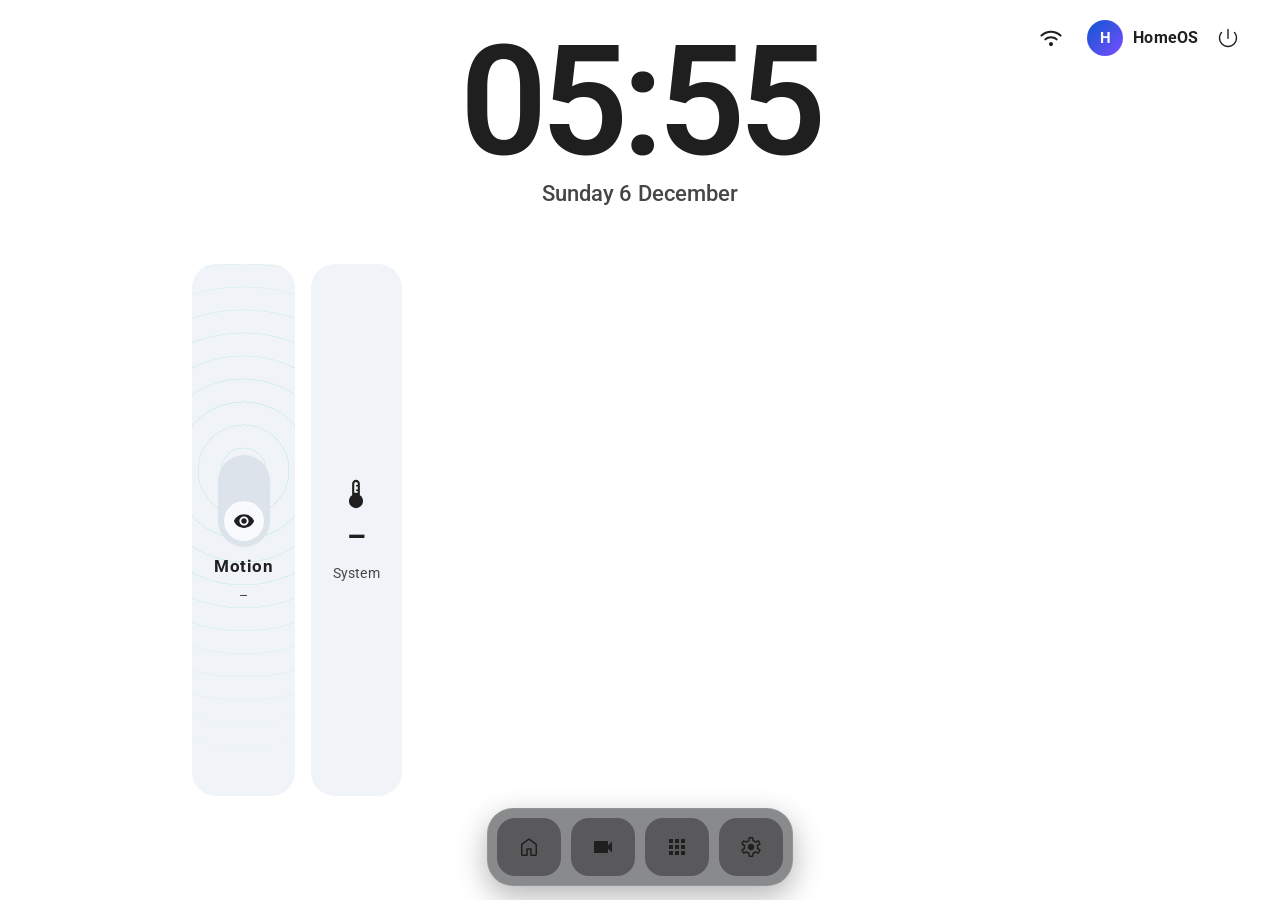
==== commit 93c324bc: "HomeOS 0.18.2, ready to publish - README with badges, real install commands, features, security and " ====
--- a/shell/ui/index.html
+++ b/shell/ui/index.html
@@ -122,6 +122,7 @@
     </button>
     <button class="dcard d-site" id="w-site" hidden aria-label="Open the featured site">
       <span class="d-site-mark" aria-hidden="true">H</span>
+      <span class="d-site-brand" id="w-site-brand"></span>
       <svg class="d-site-go" viewBox="0 0 24 24" aria-hidden="true"><use href="#i-newtab"/></svg>
       <span class="d-site-text"><b id="w-site-name">Featured site</b><span class="w-sub" id="w-site-host"></span></span>
     </button>
--- a/shell/ui/style.css
+++ b/shell/ui/style.css
@@ -1687,3 +1687,194 @@
   box-shadow: inset 0 0 0 1px rgba(255, 255, 255, 0.10); }
 body.spacey .signin input { color: #fff; }
 body.spacey .signin.open { background: none; box-shadow: none; backdrop-filter: none; -webkit-backdrop-filter: none; }
+
+/* =====================================================================
+   Big landscape screens (desktop, large tablet): a large clock on top,
+   the widgets below at about 70% of their size, centred.
+   ===================================================================== */
+@media (orientation: landscape) and (min-width: 1100px) and (min-height: 640px) {
+  .status { position: relative; min-height: 28vh; align-items: flex-start; justify-content: flex-end; padding-top: 18px; }
+  .status .when { position: absolute; left: 50%; top: 3.2vh; transform: translateX(-50%); align-items: center; text-align: center; gap: 0.6vh; }
+  .status .clock { font-size: clamp(72px, 17vh, 220px); line-height: 0.95; font-weight: 600; letter-spacing: -0.04em; }
+  .status .date { font-size: clamp(15px, 2.4vh, 28px); line-height: 1.3; color: var(--md-on-surface-variant); }
+  main.dash { padding-left: 15vw; padding-right: 15vw; }
+  .dash-grid { min-height: 0; }
+}
+
+/* =====================================================================
+   Widget backgrounds: a layer of quiet content behind each card's text.
+   ===================================================================== */
+.dcard { isolation: isolate; }
+.d-art { position: absolute; inset: 0; z-index: -1; pointer-events: none; overflow: hidden; border-radius: inherit; }
+
+/* Radio: a spectrum along the bottom and a vinyl disc; they move while it plays */
+#w-radio .bars { position: absolute; left: 0; right: 0; bottom: 0; height: 58%; display: flex; align-items: flex-end; gap: 3%; padding: 0 4%;
+  -webkit-mask: linear-gradient(to top, #000 10%, transparent); mask: linear-gradient(to top, #000 10%, transparent); opacity: 0.22; }
+#w-radio .bars i { flex: 1; height: var(--h); border-radius: 3px 3px 0 0; background: linear-gradient(to top, var(--md-primary), #b18cff);
+  transform-origin: bottom; transform: scaleY(0.35); transition: transform 0.6s var(--spring); }
+.radio-on #w-radio .bars i { animation: bar-dance 0.9s ease-in-out infinite alternate; }
+.radio-on #w-radio .bars { opacity: 0.38; }
+@keyframes bar-dance { from { transform: scaleY(0.25); } to { transform: scaleY(1); } }
+#w-radio .disc { position: absolute; right: -22%; top: -30%; width: 70%; aspect-ratio: 1; border-radius: 50%; opacity: 0.18;
+  background: radial-gradient(circle, #e8e8f0 0 6%, #222 6.5% 16%, transparent 16.5%),
+              repeating-radial-gradient(circle, #2a2a30 0 2px, #35353c 2px 4px); box-shadow: 0 0 0 1px rgba(255,255,255,0.08); }
+.radio-on #w-radio .disc { animation: spin 6s linear infinite; opacity: 0.26; }
+@keyframes spin { to { transform: rotate(360deg); } }
+
+/* Motion: radar rings; a sweep goes round while it is watching */
+#d-motion .rings { position: absolute; inset: -20%; opacity: 0.35;
+  background: repeating-radial-gradient(circle at 50% 42%, transparent 0 22px, color-mix(in srgb, #3ddc84 45%, transparent) 22px 23px); 
+  -webkit-mask: radial-gradient(circle at 50% 42%, #000 20%, transparent 70%); mask: radial-gradient(circle at 50% 42%, #000 20%, transparent 70%); }
+#d-motion .sweep { position: absolute; left: 50%; top: 42%; width: 160%; aspect-ratio: 1; translate: -50% -50%; border-radius: 50%; opacity: 0;
+  background: conic-gradient(from 0deg, color-mix(in srgb, #3ddc84 55%, transparent), transparent 70deg); }
+#d-motion[aria-pressed="true"] .sweep { opacity: 0.35; animation: spin 3.2s linear infinite; }
+
+/* System: the temperature of the last minutes as a soft area chart */
+#d-system .d-art svg { position: absolute; left: 0; right: 0; bottom: 0; width: 100%; height: 34%; opacity: 0.8; }
+#d-system .d-art .area { fill: color-mix(in srgb, var(--md-primary) 22%, transparent); }
+#d-system .d-art .line { fill: none; stroke: color-mix(in srgb, var(--md-primary) 70%, transparent); stroke-width: 1.4; vector-effect: non-scaling-stroke; }
+#d-system.hot .d-art .area { fill: rgba(255, 120, 80, 0.25); }
+#d-system.hot .d-art .line { stroke: rgba(255, 140, 90, 0.8); }
+
+/* Featured site: its letter, very large, and a field of dots */
+#w-site .letter { position: absolute; right: -6%; bottom: -18%; font-size: clamp(120px, 26vh, 320px); line-height: 1; font-weight: 800;
+  color: rgba(255, 255, 255, 0.07); letter-spacing: -0.05em; }
+#w-site .dots { position: absolute; inset: 0; opacity: 0.18;
+  background: radial-gradient(circle, rgba(255,255,255,0.9) 1px, transparent 1.5px) 0 0 / 14px 14px;
+  -webkit-mask: linear-gradient(200deg, #000, transparent 55%); mask: linear-gradient(200deg, #000, transparent 55%); }
+
+/* Printer: printed layers, and the model in the print fading in on the right */
+#w-printer .layers { position: absolute; inset: 0; opacity: 0.5;
+  background: repeating-linear-gradient(to top, rgba(255,255,255,0.045) 0 2px, transparent 2px 7px);
+  -webkit-mask: linear-gradient(to left, #000, transparent 75%); mask: linear-gradient(to left, #000, transparent 75%); }
+#w-printer .model { position: absolute; right: -6%; bottom: -8%; height: min(85%, 220px); aspect-ratio: 1; opacity: 0;
+  background: center / contain no-repeat; transition: opacity 0.6s; filter: saturate(1.1);
+  -webkit-mask: radial-gradient(closest-side, #000 55%, transparent); mask: radial-gradient(closest-side, #000 55%, transparent); }
+#w-printer.has-model .model { opacity: 0.22; }
+#w-printer.busy .layers { animation: rise-layers 4s linear infinite; }
+@keyframes rise-layers { to { background-position: 0 -7px; } }
+
+/* Update: quiet circles, like a refresh spreading out */
+#w-update .arcs { position: absolute; inset: 0; opacity: 0.25;
+  background: repeating-radial-gradient(circle at 50% 40%, transparent 0 14px, rgba(255,255,255,0.10) 14px 15px);
+  -webkit-mask: radial-gradient(circle at 50% 40%, #000 15%, transparent 75%); mask: radial-gradient(circle at 50% 40%, #000 15%, transparent 75%); }
+
+@media (prefers-reduced-motion: reduce) {
+  .d-art *, .d-art { animation: none !important; }
+}
+
+.d-printer-temps { flex-wrap: wrap; }
+
+/* =====================================================================
+   Weather card: the sky of the current weather, moving.
+   ===================================================================== */
+.d-weather { isolation: isolate; transition: background 0.8s; }
+.d-weather .w-scene { position: absolute; inset: 0; z-index: -1; overflow: hidden; border-radius: inherit; pointer-events: none; }
+.d-weather .w-scene i { position: absolute; display: block; }
+.d-weather:has(.w-scene) .d-orb { display: none; }
+/* the colour of the sky */
+.d-weather[data-sky="sun"]    { background: linear-gradient(160deg, #1565c0 0%, #1e88e5 45%, #4fb3ff 100%); }
+.d-weather[data-sky="partly"] { background: linear-gradient(160deg, #1d5fa8 0%, #3f86cf 55%, #79b2e6 100%); }
+.d-weather[data-sky="cloud"]  { background: linear-gradient(160deg, #3d4d63 0%, #5b6d85 55%, #8193aa 100%); }
+.d-weather[data-sky="rain"]   { background: linear-gradient(160deg, #1f2d3d 0%, #2f4459 55%, #45607a 100%); }
+.d-weather[data-sky="storm"]  { background: linear-gradient(160deg, #15121f 0%, #2a2540 55%, #403a5c 100%); }
+.d-weather[data-sky="snow"]   { background: linear-gradient(160deg, #4f6f96 0%, #7d9cc1 55%, #b3c9e2 100%); }
+.d-weather[data-sky="fog"]    { background: linear-gradient(160deg, #56616e 0%, #7a8592 55%, #a2acb6 100%); }
+.d-weather.night[data-sky="sun"], .d-weather.night[data-sky="partly"] { background: linear-gradient(160deg, #060d24 0%, #10204a 55%, #1d3570 100%); }
+.d-weather.night[data-sky="cloud"], .d-weather.night[data-sky="rain"] { background: linear-gradient(160deg, #0d1420 0%, #1a2638 60%, #26364d 100%); }
+
+/* sun: a warm disc with slowly turning rays */
+.w-scene .sun { right: 6%; top: -14%; width: 46%; aspect-ratio: 1; border-radius: 50%;
+  background: radial-gradient(circle, #fff6c8 0 18%, #ffd54f 24%, rgba(255, 193, 7, 0.35) 38%, transparent 66%); animation: sun-pulse 5s ease-in-out infinite; }
+.w-scene .sun b { position: absolute; inset: -30%; border-radius: 50%; opacity: 0.45;
+  background: repeating-conic-gradient(from 0deg, rgba(255, 236, 160, 0.55) 0 6deg, transparent 6deg 20deg);
+  -webkit-mask: radial-gradient(circle, transparent 22%, #000 30%, transparent 70%); mask: radial-gradient(circle, transparent 22%, #000 30%, transparent 70%);
+  animation: spin 40s linear infinite; }
+@keyframes sun-pulse { 50% { transform: scale(1.06); } }
+/* moon and stars */
+.w-scene .moon { right: 12%; top: 10%; width: 18%; aspect-ratio: 1; border-radius: 50%;
+  background: radial-gradient(circle at 35% 35%, #fffbe8, #e8e2c4 60%, #cfc8a8); box-shadow: 0 0 30px rgba(255, 248, 210, 0.45); }
+.w-scene .moon::after { content: ""; position: absolute; inset: 0 0 0 28%; border-radius: 50%; background: inherit; filter: brightness(0.15); opacity: 0; }
+.w-scene .star { width: 2px; height: 2px; border-radius: 50%; background: #fff; animation: twinkle 3.4s ease-in-out infinite; }
+@keyframes twinkle { 50% { opacity: 0.2; } }
+/* clouds: soft blobs drifting across */
+.w-scene .cloud { left: -45%; width: 42%; height: 26%; transform: scale(var(--s)); animation: drift 50s linear infinite; opacity: 0.85;
+  background: radial-gradient(circle at 30% 65%, rgba(255,255,255,0.9) 0 28%, transparent 29%),
+              radial-gradient(circle at 55% 45%, rgba(255,255,255,0.9) 0 34%, transparent 35%),
+              radial-gradient(circle at 78% 66%, rgba(255,255,255,0.9) 0 24%, transparent 25%),
+              linear-gradient(rgba(255,255,255,0.9), rgba(255,255,255,0.9)) 22% 78% / 62% 26% no-repeat;
+  filter: blur(1px); }
+.d-weather[data-sky="rain"] .w-scene .cloud, .d-weather[data-sky="storm"] .w-scene .cloud, .night .w-scene .cloud { opacity: 0.32; }
+.d-weather[data-sky="cloud"] .w-scene .cloud { opacity: 0.55; }
+@keyframes drift { to { left: 110%; } }
+/* rain */
+.w-scene .drop { top: -12%; width: 1.5px; height: 14%; border-radius: 1px; transform: rotate(14deg);
+  background: linear-gradient(transparent, rgba(200, 225, 255, 0.95)); animation: fall 0.7s linear infinite; }
+@keyframes fall { to { top: 112%; translate: -40px 0; } }
+/* snow */
+.w-scene .flake { top: -6%; aspect-ratio: 1; border-radius: 50%; background: #fff; opacity: 0.9; animation: snow 6s linear infinite; }
+@keyframes snow { 50% { translate: var(--d) 0; } to { top: 108%; translate: 0 0; } }
+/* storm */
+.w-scene .flash { inset: 0; background: rgba(220, 225, 255, 0.0); animation: flash 7s infinite; }
+.w-scene .bolt { left: 58%; top: 8%; width: 8%; height: 46%; opacity: 0; animation: bolt 7s infinite;
+  background: linear-gradient(#fff, #fff) no-repeat; clip-path: polygon(40% 0, 70% 0, 52% 40%, 80% 40%, 30% 100%, 44% 52%, 18% 52%); filter: drop-shadow(0 0 6px #c9d4ff); }
+@keyframes flash { 0%, 90%, 94%, 100% { background: rgba(220,225,255,0); } 91%, 93% { background: rgba(220,225,255,0.35); } }
+@keyframes bolt { 0%, 90%, 95%, 100% { opacity: 0; } 91%, 93% { opacity: 1; } }
+/* fog */
+.w-scene .mist { left: -60%; width: 160%; height: 18%; border-radius: 50%; background: rgba(255, 255, 255, 0.22); filter: blur(10px); animation: mist 22s ease-in-out infinite alternate; }
+@keyframes mist { to { translate: 35% 0; } }
+/* wind */
+.w-scene .gust { left: -70%; height: 2px; border-radius: 2px; background: linear-gradient(90deg, transparent, rgba(255,255,255,0.7), transparent); animation: gust 2.2s ease-in infinite; }
+@keyframes gust { to { left: 120%; } }
+.windy .w-scene .cloud { animation-duration: 14s !important; }
+.windy .w-scene .drop { transform: rotate(32deg); }
+@media (prefers-reduced-motion: reduce) { .d-weather .w-scene i, .d-weather .w-scene i b { animation: none !important; } }
+
+/* Featured site: its hero section — the main picture full-bleed, the headline over it */
+.d-site-brand { display: none; }
+#w-site .d-art .hero { position: absolute; inset: 0; background: center / cover no-repeat; opacity: 0; transition: opacity 0.6s, transform 6s ease-out; }
+#w-site.has-pic .d-art .hero { opacity: 1; }
+#w-site.has-pic:hover .d-art .hero { transform: scale(1.05); }
+#w-site.has-pic .d-art::after { content: ""; position: absolute; inset: 0;
+  background: linear-gradient(to top, rgba(0, 0, 0, 0.82) 0%, rgba(0, 0, 0, 0.45) 45%, rgba(0, 0, 0, 0.05) 75%); }
+#w-site.has-pic .d-art .letter, #w-site.has-pic .d-art .dots { display: none; }
+#w-site.has-hero .d-site-mark { display: none; }
+#w-site.has-hero .d-site-brand { display: inline-flex; align-self: flex-start; align-items: center; gap: 6px; padding: 5px 11px; border-radius: 999px;
+  font-size: 12px; line-height: 16px; font-weight: 700; letter-spacing: 0.02em; text-transform: uppercase;
+  background: rgba(255, 255, 255, 0.18); backdrop-filter: blur(8px); -webkit-backdrop-filter: blur(8px); color: #fff; }
+#w-site.has-hero .d-site-text b { font-size: clamp(16px, 2.4vh, 24px); line-height: 1.2; display: -webkit-box; -webkit-box-orient: vertical; -webkit-line-clamp: 3; overflow: hidden; }
+#w-site.has-hero .w-sub { white-space: normal; display: -webkit-box; -webkit-box-orient: vertical; -webkit-line-clamp: 2; font-size: 13px; line-height: 17px; }
+@media (max-width: 760px) {
+  .dash-grid.fit #w-site.has-hero .d-site-brand { font-size: 10px; padding: 3px 8px; }
+  .dash-grid.fit #w-site.has-hero .d-site-text b { font-size: 13px; line-height: 16px; -webkit-line-clamp: 2; }
+}
+
+/* Printer card while nothing prints: a pixel printer instead of the ring, big temperatures */
+.d-pixel { display: none; flex: none; width: 92px; aspect-ratio: 22 / 18; image-rendering: pixelated; }
+.d-pixel svg { width: 100%; height: 100%; display: block; filter: drop-shadow(0 6px 10px rgba(0, 0, 0, 0.35)); }
+#w-printer.idle .d-ring { display: none; }
+#w-printer.idle .d-pixel { display: block; animation: px-bob 3.6s ease-in-out infinite; }
+#w-printer.idle .px-N { fill: #18202c; }
+#w-printer .px-L { animation: px-led 2.4s steps(1) infinite; }
+#w-printer.hot .px-O { fill: #ffb05c; filter: drop-shadow(0 0 1px #ff8a3d); }
+@keyframes px-bob { 50% { transform: translateY(-3px); } }
+@keyframes px-led { 50% { fill: #2a6b3d; } }
+#w-printer.idle .d-printer-temps { margin-top: 10px; }
+#w-printer.idle .d-printer-temps > span { padding: 8px 14px; border-radius: 14px; flex-direction: column; align-items: flex-start; gap: 0; }
+#w-printer.idle .d-printer-temps b { font-size: 22px; line-height: 26px; }
+@media (max-width: 760px) {
+  .dash-grid.fit .d-pixel { width: 60px; }
+  .dash-grid.fit #w-printer.idle .d-printer-temps > span { padding: 3px 9px; flex-direction: row; align-items: baseline; gap: 6px; }
+  .dash-grid.fit #w-printer.idle .d-printer-temps b { font-size: 15px; line-height: 18px; }
+}
+@media (prefers-reduced-motion: reduce) { #w-printer .d-pixel, #w-printer .px-L { animation: none; } }
+/* weather text stays readable over the moving sky */
+.d-weather .w-head, .d-weather-foot { text-shadow: 0 1px 10px rgba(0, 0, 0, 0.35); }
+.d-weather-foot > div:first-child { flex: 1 1 auto; min-width: 0; }
+.d-weather-foot .w-line, .d-weather-foot .w-sub { white-space: nowrap; overflow: hidden; text-overflow: ellipsis; }
+.d-weather .w-days { flex: none; }
+.d-weather[data-sky="sun"] .w-scene .cloud, .d-weather[data-sky="partly"] .w-scene .cloud { opacity: 0.6; }
+/* a narrow weather card drops the three-day row so the weather itself fits */
+.d-weather { container-type: inline-size; }
+@container (max-width: 430px) { .d-weather .w-days { display: none; } }
+#w-site.has-hero .d-site-brand { max-width: calc(100% - 40px); white-space: nowrap; overflow: hidden; text-overflow: ellipsis; display: inline-block; }
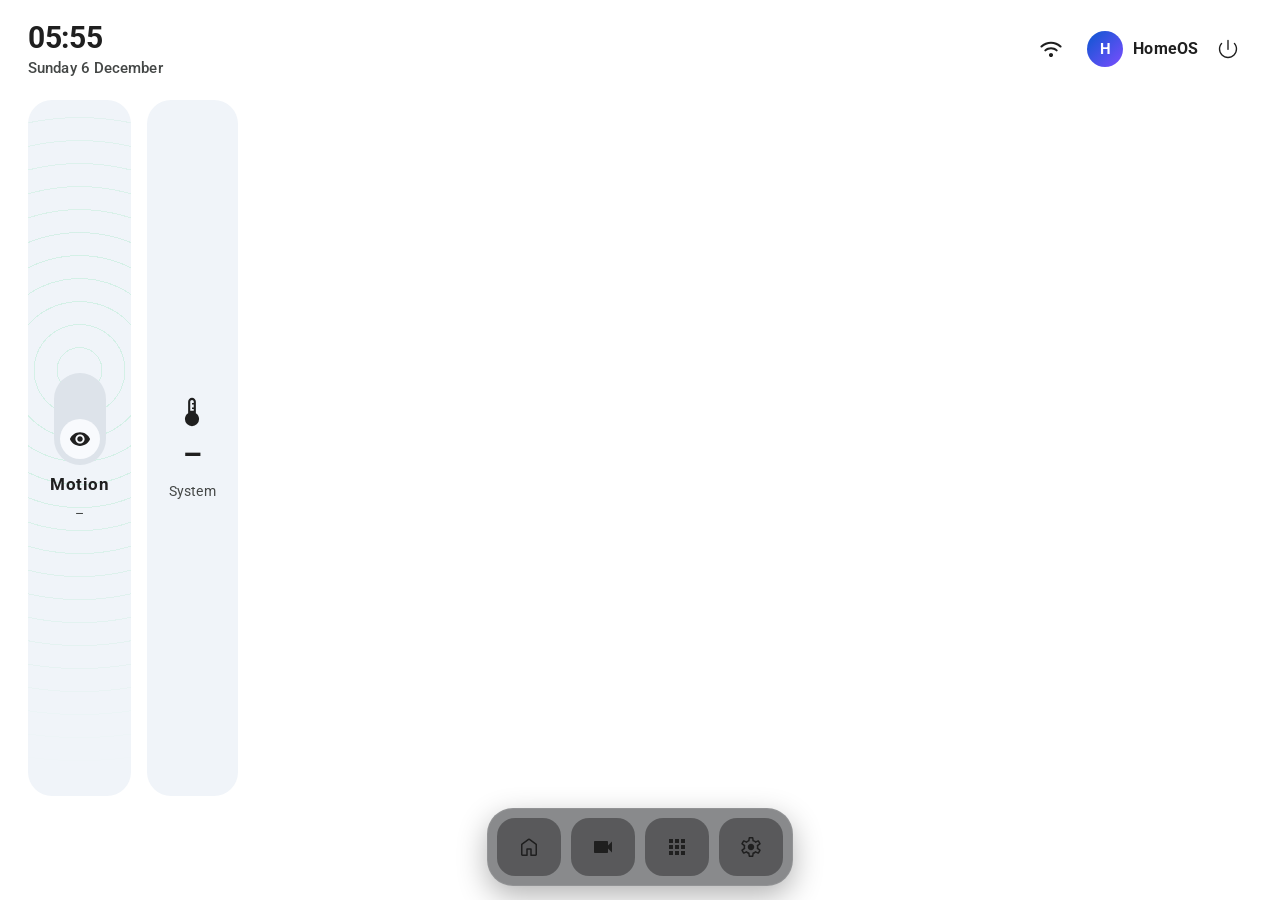
==== commit 7eaec678: "HomeOS 0.20.1: radio diagnostics and fixes; tablet layout Co-Authored-By: Claude Opus 5.5 <noreply@a" ====
--- a/shell/ui/index.html
+++ b/shell/ui/index.html
@@ -370,9 +370,36 @@
       <p class="label">Now playing <span class="eq" aria-hidden="true"><i></i><i></i><i></i><i></i></span></p>
       <p class="radio-title" id="radio-title">–</p>
       <p class="sub" id="radio-sub">&nbsp;</p>
+      <div class="rs-time"><span id="radio-pos">0:00</span><div class="rs-bar"><b id="radio-bar"></b></div><span id="radio-dur">0:00</span></div>
+      <p class="sub" id="radio-next"></p>
       <div class="row">
         <button class="btn" id="radio-play">Play</button>
         <button class="btn ghost" id="radio-skip">Next track</button>
+      </div>
+    </article>
+    <article class="card rs-card" id="rs-card">
+      <div class="rs-head">
+        <div><p class="label">Station</p><p class="sub" id="rs-sum">–</p></div>
+        <button class="btn" id="rs-upload"><svg viewBox="0 0 24 24" aria-hidden="true"><use href="#i-upload"/></svg>Upload</button>
+        <input type="file" id="rs-file" accept="audio/*,.mp3,.wav,.m4a,.ogg,.flac,.aac,.opus" multiple hidden>
+      </div>
+      <div class="rs-diag" id="rs-diag" hidden>
+        <p class="rs-reason" id="rs-reason"></p>
+        <div class="row" id="rs-fixes">
+          <button class="btn" id="rs-stop-old" hidden>Stop the old radio</button>
+          <button class="btn tonal" id="rs-start">Start the radio</button>
+        </div>
+        <details class="rs-log"><summary>Details</summary><pre id="rs-log"></pre></details>
+      </div>
+      <form class="rs-url" id="rs-url-form" autocomplete="off">
+        <input type="url" id="rs-url" inputmode="url" autocapitalize="off" spellcheck="false" placeholder="Add from a link (YouTube, SoundCloud, Bandcamp…)">
+        <button class="btn tonal" type="submit">Add</button>
+      </form>
+      <p class="sub rs-progress" id="rs-progress" hidden></p>
+      <ol class="rs-list" id="rs-list"></ol>
+      <div class="rs-foot">
+        <label class="check-row"><input type="checkbox" id="rs-public">Share the stream on the home network (port 8081)</label>
+        <button class="btn ghost" id="rs-restart">Restart stream</button>
       </div>
     </article>
     <audio id="radio-audio" preload="none"></audio>
--- a/shell/ui/style.css
+++ b/shell/ui/style.css
@@ -1112,14 +1112,17 @@
 .d-radio-bar b { display: block; height: 100%; width: 0; background: var(--play); border-radius: 2px; }
 .radio-on .d-radio-bar b { animation: bar 30s linear infinite; }
 @keyframes bar { from { width: 0; } to { width: 100%; } }
-.d-radio-ctl { display: flex; align-items: center; justify-content: center; gap: 28px; }
+/* the play button sits in the middle whether the side buttons show or not */
+.d-radio-ctl { display: grid; grid-template-columns: 1fr auto 1fr; align-items: center; justify-items: center; column-gap: 20px; }
+.d-radio-ctl #w-radio-open { justify-self: end; } .d-radio-ctl #w-radio-skip { justify-self: start; }
+.d-radio-ctl .d-play { grid-column: 2; }
 .d-ctl { width: 48px; height: 48px; border-radius: 50%; display: grid; place-items: center; color: var(--md-on-surface); }
 .d-ctl svg { width: 26px; height: 26px; }
 .d-play { width: 68px; height: 68px; border-radius: 50%; background: var(--play); color: var(--play-on); font-size: 0; display: grid; place-items: center;
   transition: transform var(--t-fast) var(--spring-fast), border-radius var(--t-fast) var(--spring-fast); }
 .d-play::before { content: ""; width: 30px; height: 30px; background: currentColor;
-  -webkit-mask: url("data:image/svg+xml,%3Csvg xmlns='http://www.w3.org/2000/svg' viewBox='0 0 24 24'%3E%3Cpath d='M8 5v14l11-7z'/%3E%3C/svg%3E") center / contain no-repeat;
-  mask: url("data:image/svg+xml,%3Csvg xmlns='http://www.w3.org/2000/svg' viewBox='0 0 24 24'%3E%3Cpath d='M8 5v14l11-7z'/%3E%3C/svg%3E") center / contain no-repeat; }
+  -webkit-mask: url("data:image/svg+xml,%3Csvg xmlns='http://www.w3.org/2000/svg' viewBox='0 0 24 24'%3E%3Cpath d='M8.6 5v14l11-7z'/%3E%3C/svg%3E") center / contain no-repeat;
+  mask: url("data:image/svg+xml,%3Csvg xmlns='http://www.w3.org/2000/svg' viewBox='0 0 24 24'%3E%3Cpath d='M8.6 5v14l11-7z'/%3E%3C/svg%3E") center / contain no-repeat; }
 .radio-on .d-play::before {
   -webkit-mask-image: url("data:image/svg+xml,%3Csvg xmlns='http://www.w3.org/2000/svg' viewBox='0 0 24 24'%3E%3Cpath d='M6 19h4V5H6v14zm8-14v14h4V5h-4z'/%3E%3C/svg%3E");
   mask-image: url("data:image/svg+xml,%3Csvg xmlns='http://www.w3.org/2000/svg' viewBox='0 0 24 24'%3E%3Cpath d='M6 19h4V5H6v14zm8-14v14h4V5h-4z'/%3E%3C/svg%3E"); }
@@ -1617,7 +1620,7 @@
   .dash-grid.fit .d-weather .w-big { font-size: 34px; line-height: 38px; }
   .dash-grid.fit .d-weather .w-line, .dash-grid.fit .d-radio .w-line { font-size: 13px; line-height: 17px; }
   .dash-grid.fit .d-radio { justify-content: space-between; }
-  .dash-grid.fit .d-radio-ctl { justify-content: flex-start; margin: 0; }
+  .dash-grid.fit .d-radio-ctl { margin: 0; }
   .dash-grid.fit .d-radio .d-play { width: 48px; height: 48px; }
   /* small tiles: icon and value */
   .dash-grid.fit .d-tile { gap: 4px; padding: 8px; justify-content: center; }
@@ -1692,7 +1695,7 @@
    Big landscape screens (desktop, large tablet): a large clock on top,
    the widgets below at about 70% of their size, centred.
    ===================================================================== */
-@media (orientation: landscape) and (min-width: 1100px) and (min-height: 640px) {
+@media (orientation: landscape) and (min-width: 1400px) and (min-height: 760px) {
   .status { position: relative; min-height: 28vh; align-items: flex-start; justify-content: flex-end; padding-top: 18px; }
   .status .when { position: absolute; left: 50%; top: 3.2vh; transform: translateX(-50%); align-items: center; text-align: center; gap: 0.6vh; }
   .status .clock { font-size: clamp(72px, 17vh, 220px); line-height: 0.95; font-weight: 600; letter-spacing: -0.04em; }
@@ -1849,25 +1852,40 @@
   .dash-grid.fit #w-site.has-hero .d-site-text b { font-size: 13px; line-height: 16px; -webkit-line-clamp: 2; }
 }
 
-/* Printer card while nothing prints: a pixel printer instead of the ring, big temperatures */
-.d-pixel { display: none; flex: none; width: 92px; aspect-ratio: 22 / 18; image-rendering: pixelated; }
+/* Printer card: the pixel printer is always there. While printing, the part in it grows with
+   the progress and the percentage sits on it; while idle the temperatures are big. */
+.d-pixel { position: relative; display: block; flex: none; width: clamp(96px, 30%, 170px); aspect-ratio: 22 / 18; image-rendering: pixelated; }
 .d-pixel svg { width: 100%; height: 100%; display: block; filter: drop-shadow(0 6px 10px rgba(0, 0, 0, 0.35)); }
-#w-printer.idle .d-ring { display: none; }
-#w-printer.idle .d-pixel { display: block; animation: px-bob 3.6s ease-in-out infinite; }
-#w-printer.idle .px-N { fill: #18202c; }
+#w-printer .d-ring { display: none; }
+#w-printer.idle .d-pixel { animation: px-bob 3.6s ease-in-out infinite; }
+#w-printer .px-N { fill: #18202c; transition: fill 0.4s; }
+#w-printer .px-N.shown { fill: #3ddc84; }
 #w-printer .px-L { animation: px-led 2.4s steps(1) infinite; }
+#w-printer.px-printing .px-L { animation-duration: 0.8s; }
+#w-printer.px-printing .px-T { animation: px-head 2.2s ease-in-out infinite alternate; }
 #w-printer.hot .px-O { fill: #ffb05c; filter: drop-shadow(0 0 1px #ff8a3d); }
+#w-printer.px-offline .d-pixel svg { filter: grayscale(1) brightness(0.75); }
+#w-printer.px-offline .px-L { animation: none; fill: #6b3030; }
+.px-pct { position: absolute; right: -10px; top: -10px; padding: 2px 8px; border-radius: 999px;
+  font-size: 14px; line-height: 18px; font-weight: 800; color: #062b14; background: #3ddc84; font-variant-numeric: tabular-nums;
+  box-shadow: 0 2px 8px rgba(0, 0, 0, 0.35); }
+.px-pct:empty { display: none; }
+.px-bar { position: absolute; left: 12%; right: 22%; bottom: -8px; height: 4px; border-radius: 4px; background: rgba(255, 255, 255, 0.12); overflow: hidden; }
+.px-bar i { position: absolute; inset: 0 auto 0 0; width: 0; border-radius: inherit; background: #3ddc84; transition: width 0.6s; }
+#w-printer:not(.px-printing) .px-bar { display: none; }
 @keyframes px-bob { 50% { transform: translateY(-3px); } }
 @keyframes px-led { 50% { fill: #2a6b3d; } }
+@keyframes px-head { to { transform: translateX(1.5px); } }
 #w-printer.idle .d-printer-temps { margin-top: 10px; }
 #w-printer.idle .d-printer-temps > span { padding: 8px 14px; border-radius: 14px; flex-direction: column; align-items: flex-start; gap: 0; }
 #w-printer.idle .d-printer-temps b { font-size: 22px; line-height: 26px; }
 @media (max-width: 760px) {
-  .dash-grid.fit .d-pixel { width: 60px; }
+  .dash-grid.fit .d-pixel { width: 64px; }
+  .dash-grid.fit .px-pct { font-size: 11px; line-height: 14px; padding: 1px 6px; right: -8px; top: -8px; }
   .dash-grid.fit #w-printer.idle .d-printer-temps > span { padding: 3px 9px; flex-direction: row; align-items: baseline; gap: 6px; }
   .dash-grid.fit #w-printer.idle .d-printer-temps b { font-size: 15px; line-height: 18px; }
 }
-@media (prefers-reduced-motion: reduce) { #w-printer .d-pixel, #w-printer .px-L { animation: none; } }
+@media (prefers-reduced-motion: reduce) { #w-printer .d-pixel, #w-printer .px-L, #w-printer .px-T { animation: none; } }
 /* weather text stays readable over the moving sky */
 .d-weather .w-head, .d-weather-foot { text-shadow: 0 1px 10px rgba(0, 0, 0, 0.35); }
 .d-weather-foot > div:first-child { flex: 1 1 auto; min-width: 0; }
@@ -1878,3 +1896,48 @@
 .d-weather { container-type: inline-size; }
 @container (max-width: 430px) { .d-weather .w-days { display: none; } }
 #w-site.has-hero .d-site-brand { max-width: calc(100% - 40px); white-space: nowrap; overflow: hidden; text-overflow: ellipsis; display: inline-block; }
+/* motion detection that did not start */
+.d-motion.failed .d-glow { background: linear-gradient(#5a2a2a, #3a1d1d); box-shadow: none; }
+.d-motion.failed .w-sub { color: #ffb4ab; }
+
+/* ---------- Radio app: the track on air and the station's playlist */
+.rs-time { display: flex; align-items: center; gap: 10px; margin: 14px 0 6px; font-size: 12px; font-variant-numeric: tabular-nums; color: var(--md-on-surface-variant); }
+.rs-bar { flex: 1; height: 4px; border-radius: 4px; background: var(--md-surface-container-highest); overflow: hidden; }
+.rs-bar b { display: block; height: 100%; width: 0; background: var(--play); border-radius: inherit; transition: width 1s linear; }
+.rs-card { margin-top: 16px; }
+.rs-card.off .rs-url, .rs-card.off .rs-foot, .rs-card.off #rs-upload { opacity: 0.4; pointer-events: none; }
+.rs-head { display: flex; align-items: center; gap: 12px; }
+.rs-head > div { flex: 1; min-width: 0; }
+.rs-head .btn svg { width: 18px; height: 18px; margin-right: 6px; vertical-align: -3px; }
+.rs-url { display: flex; gap: 8px; margin: 14px 0 6px; }
+.rs-url input { flex: 1; min-width: 0; height: 44px; padding: 0 16px; border-radius: 22px; border: 0; color: inherit; font: inherit;
+  background: var(--md-surface-container-highest); }
+.rs-progress { margin: 6px 0; }
+.rs-list { list-style: none; margin: 10px 0 0; padding: 0; display: flex; flex-direction: column; gap: 4px; }
+.rs-item { display: flex; align-items: center; gap: 12px; padding: 8px 8px 8px 12px; border-radius: 16px; }
+.rs-item:hover { background: var(--md-surface-container-high); }
+.rs-item.on-air { background: color-mix(in srgb, var(--play) 16%, transparent); }
+.rs-item.hidden-track .rs-text, .rs-item.failed .rs-text { opacity: 0.55; }
+.rs-item.failed .rs-text .sub { color: var(--md-error); opacity: 1; }
+.rs-item.pending .rs-text b::after { content: " …"; }
+.rs-num { width: 22px; flex: none; text-align: center; font-variant-numeric: tabular-nums; color: var(--md-on-surface-variant); font-size: 13px; }
+.rs-num .eq { display: inline-flex; margin: 0; }
+.rs-text { flex: 1; min-width: 0; display: flex; flex-direction: column; }
+.rs-text b { font-weight: 600; white-space: nowrap; overflow: hidden; text-overflow: ellipsis; }
+.rs-text .sub { margin: 0; font-size: 12px; white-space: nowrap; overflow: hidden; text-overflow: ellipsis; }
+.rs-tools { display: flex; gap: 2px; flex: none; }
+.rs-tools .round.sm { width: 36px; height: 36px; }
+.rs-tools .round.sm svg { width: 20px; height: 20px; }
+.rs-up svg { transform: rotate(90deg); } .rs-down svg { transform: rotate(-90deg); }
+.rs-tools .round.sm:disabled { opacity: 0.3; }
+.rs-foot { display: flex; align-items: center; justify-content: space-between; gap: 12px; flex-wrap: wrap; margin-top: 14px; }
+@media (max-width: 560px) { .rs-tools .round.sm { width: 32px; height: 32px; } .rs-tools .round.sm svg { width: 18px; height: 18px; } .rs-item { gap: 8px; padding-left: 6px; } }
+.rs-card, #app-radio .radio-card { width: 100%; max-width: 720px; margin-left: auto; margin-right: auto; box-sizing: border-box; }
+.rs-diag { margin: 14px 0 4px; padding: 14px 16px; border-radius: 16px; background: color-mix(in srgb, var(--md-error) 14%, var(--md-surface-container-high)); }
+.rs-reason { margin: 0 0 10px; font-weight: 600; line-height: 1.35; }
+.rs-diag .row { display: flex; gap: 8px; flex-wrap: wrap; }
+.rs-log { margin-top: 10px; }
+.rs-log summary { cursor: pointer; color: var(--md-on-surface-variant); font-size: 13px; }
+.rs-log pre { margin: 8px 0 0; max-height: 220px; overflow: auto; white-space: pre-wrap; word-break: break-word; font-size: 12px; line-height: 1.45; }
+.rs-card.off .rs-diag { opacity: 1; pointer-events: auto; }
+#app-radio .app-body { justify-content: flex-start; } #app-radio .radio-card, #app-radio .rs-card { margin: 0 auto; flex: none; }
